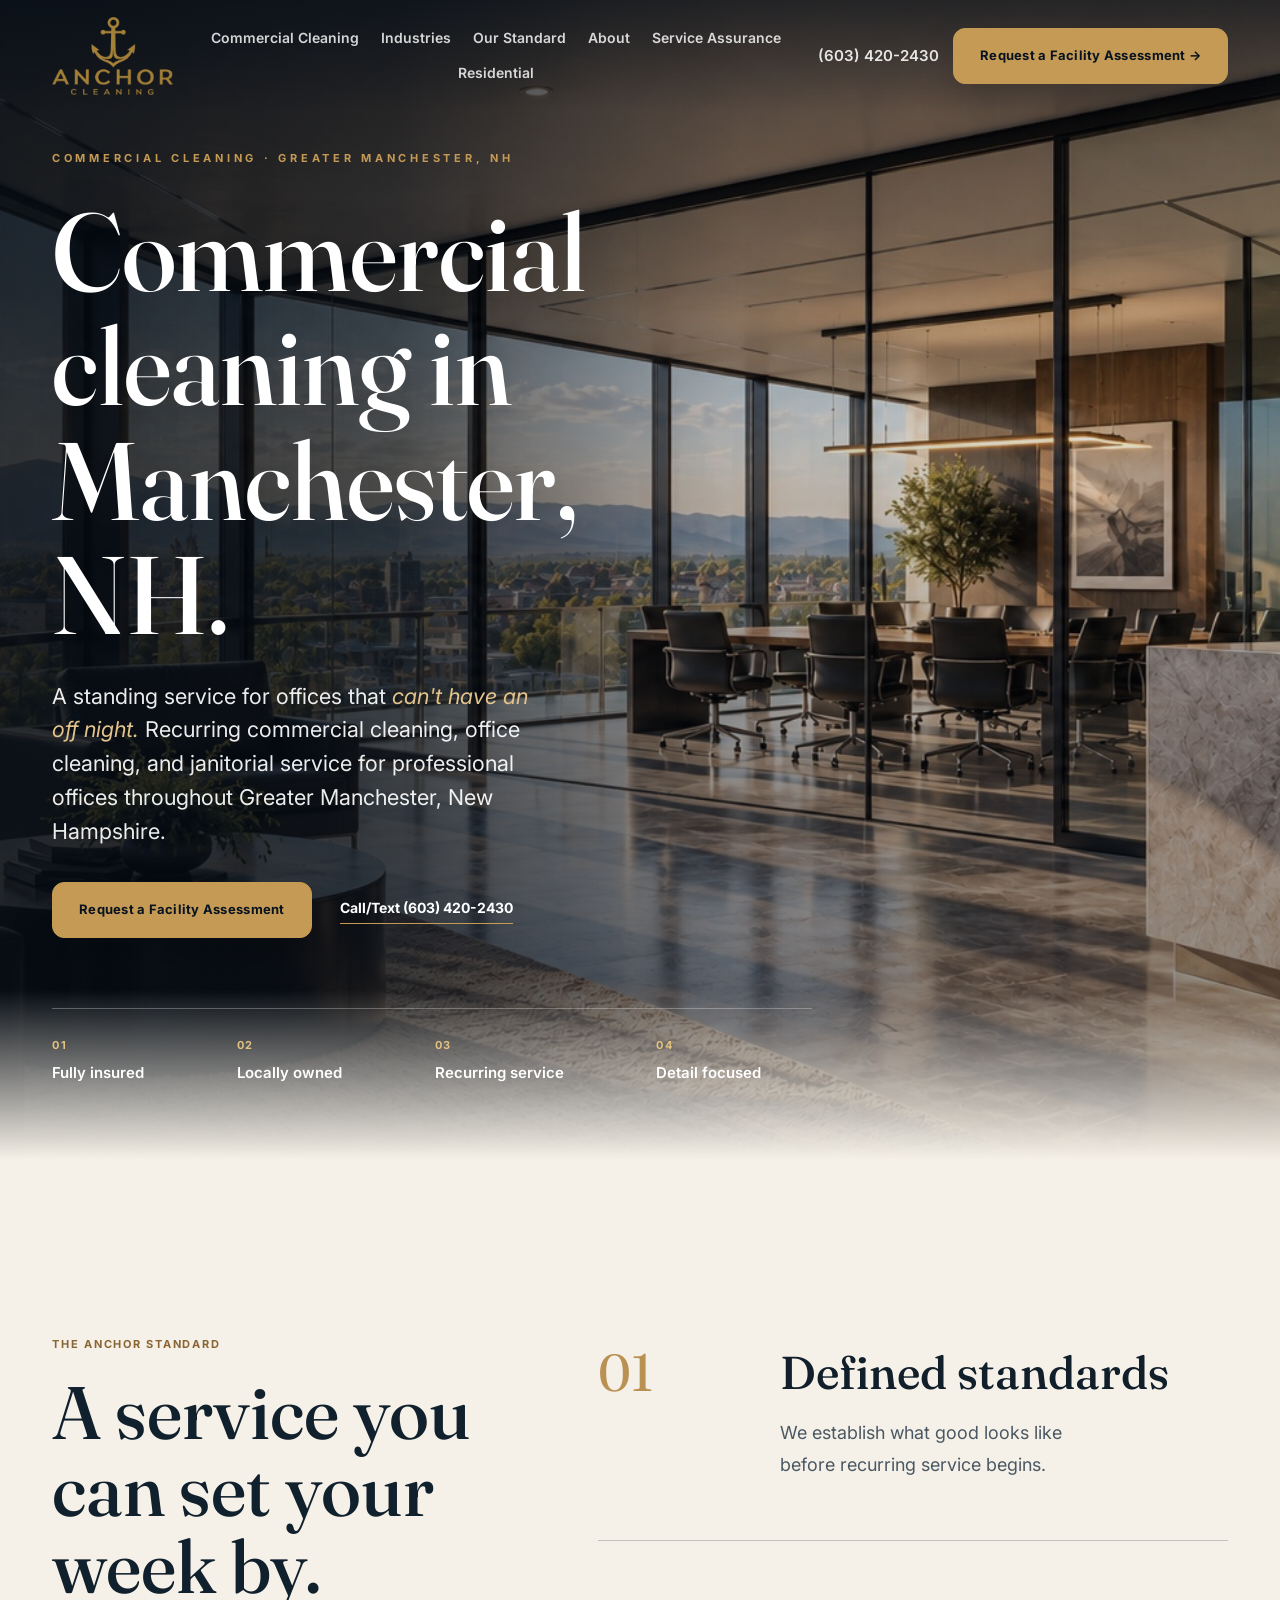
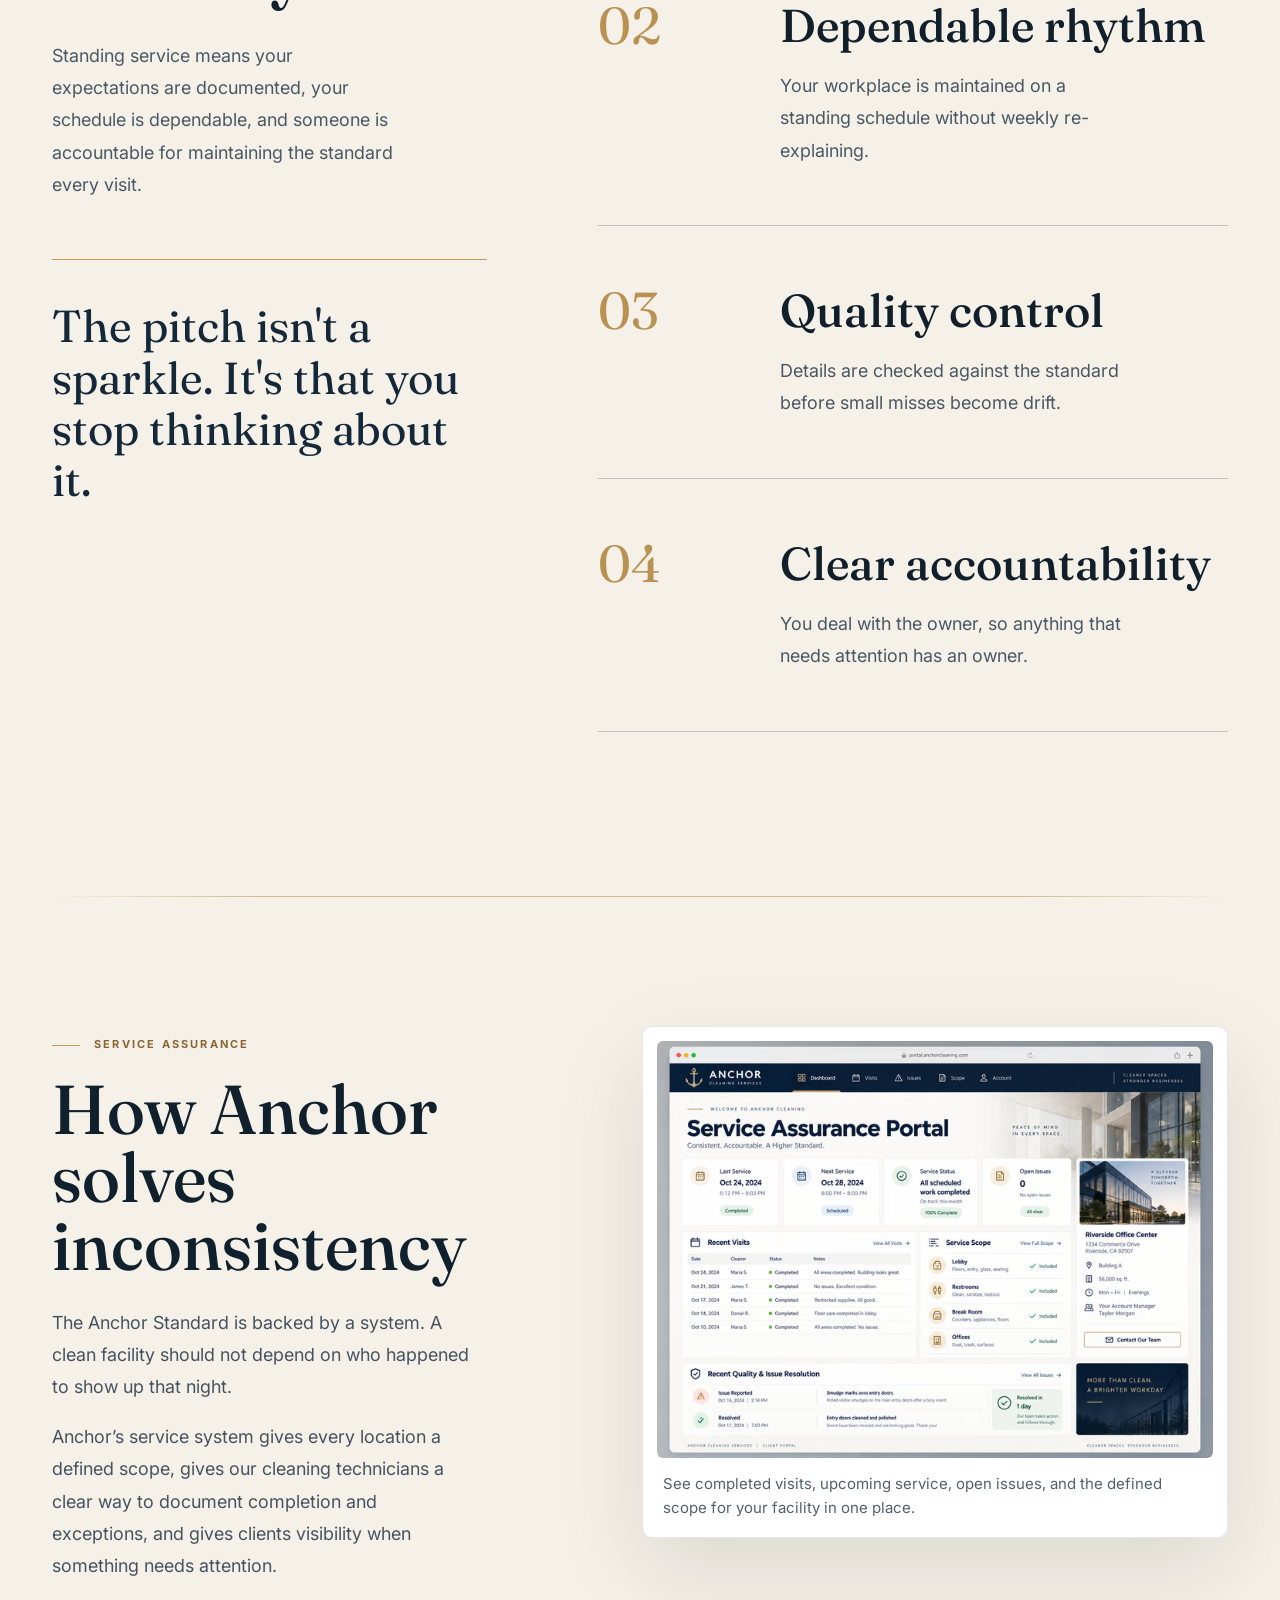
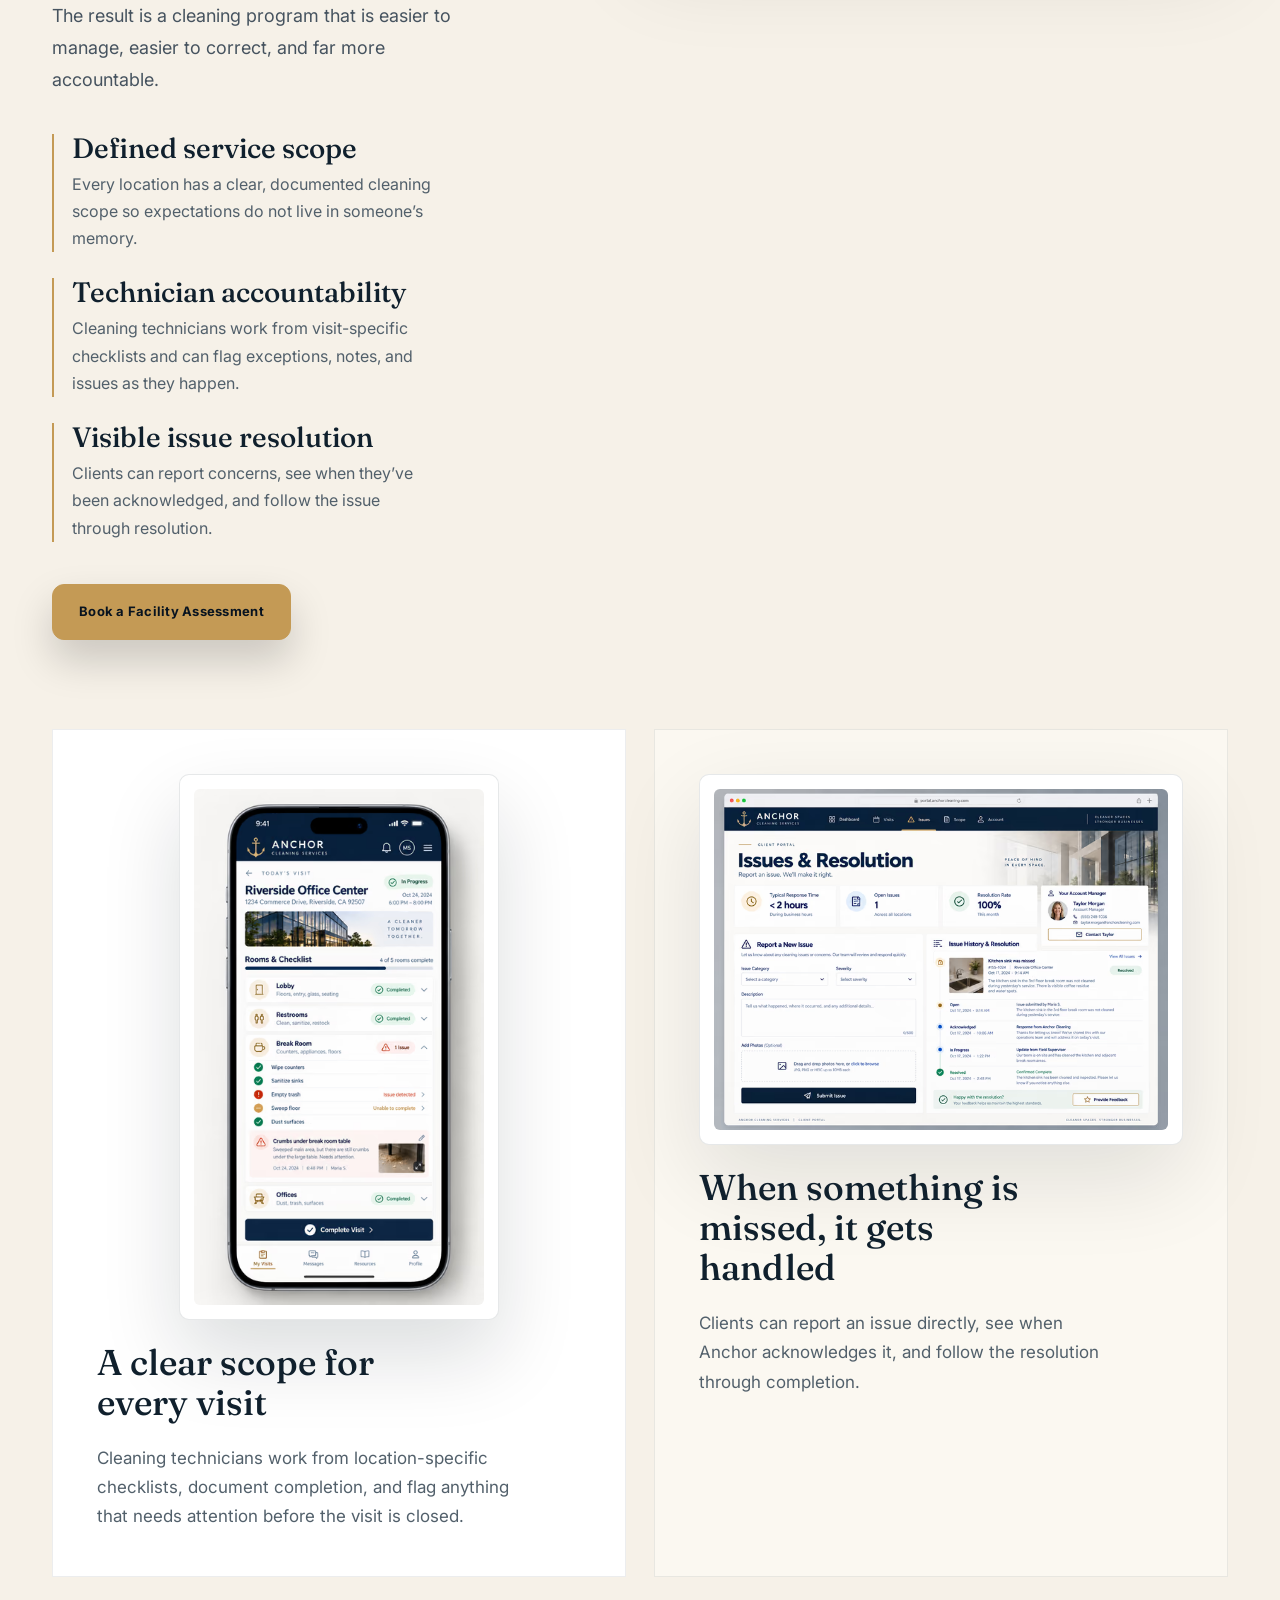
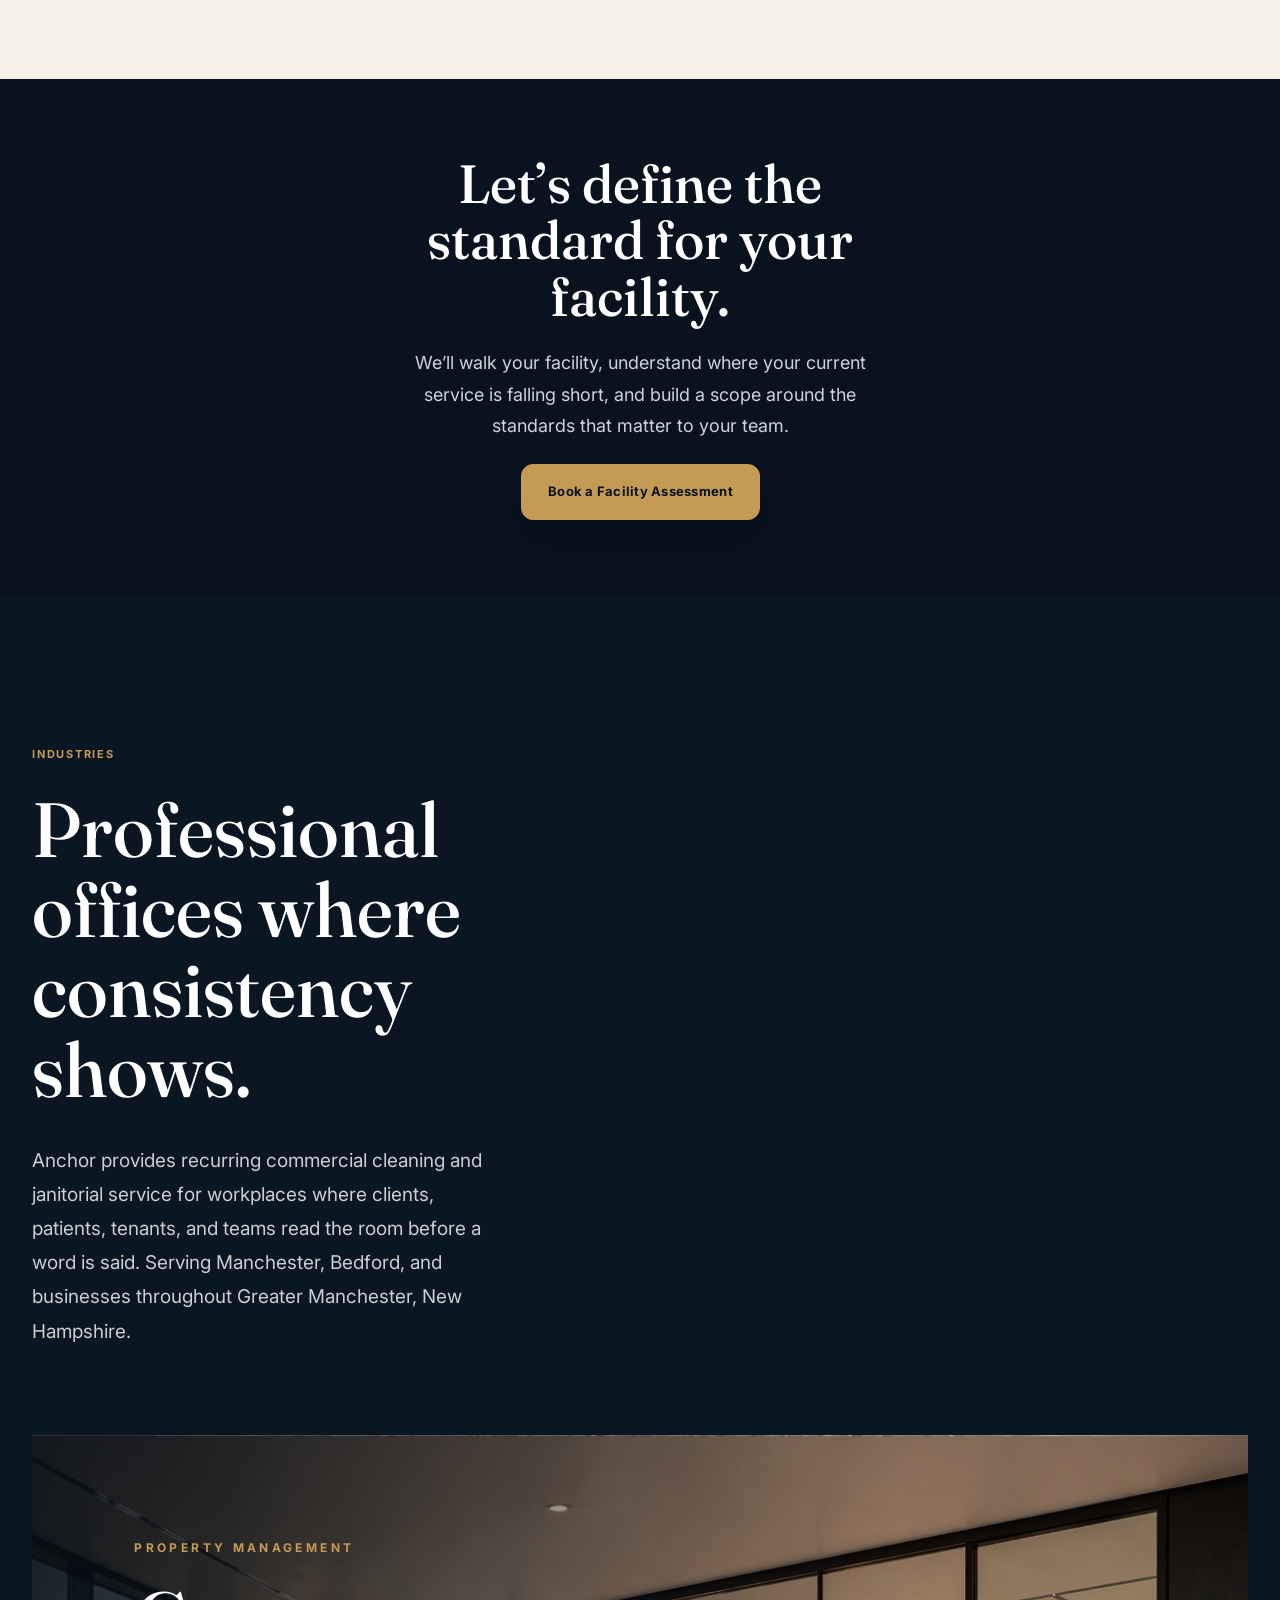
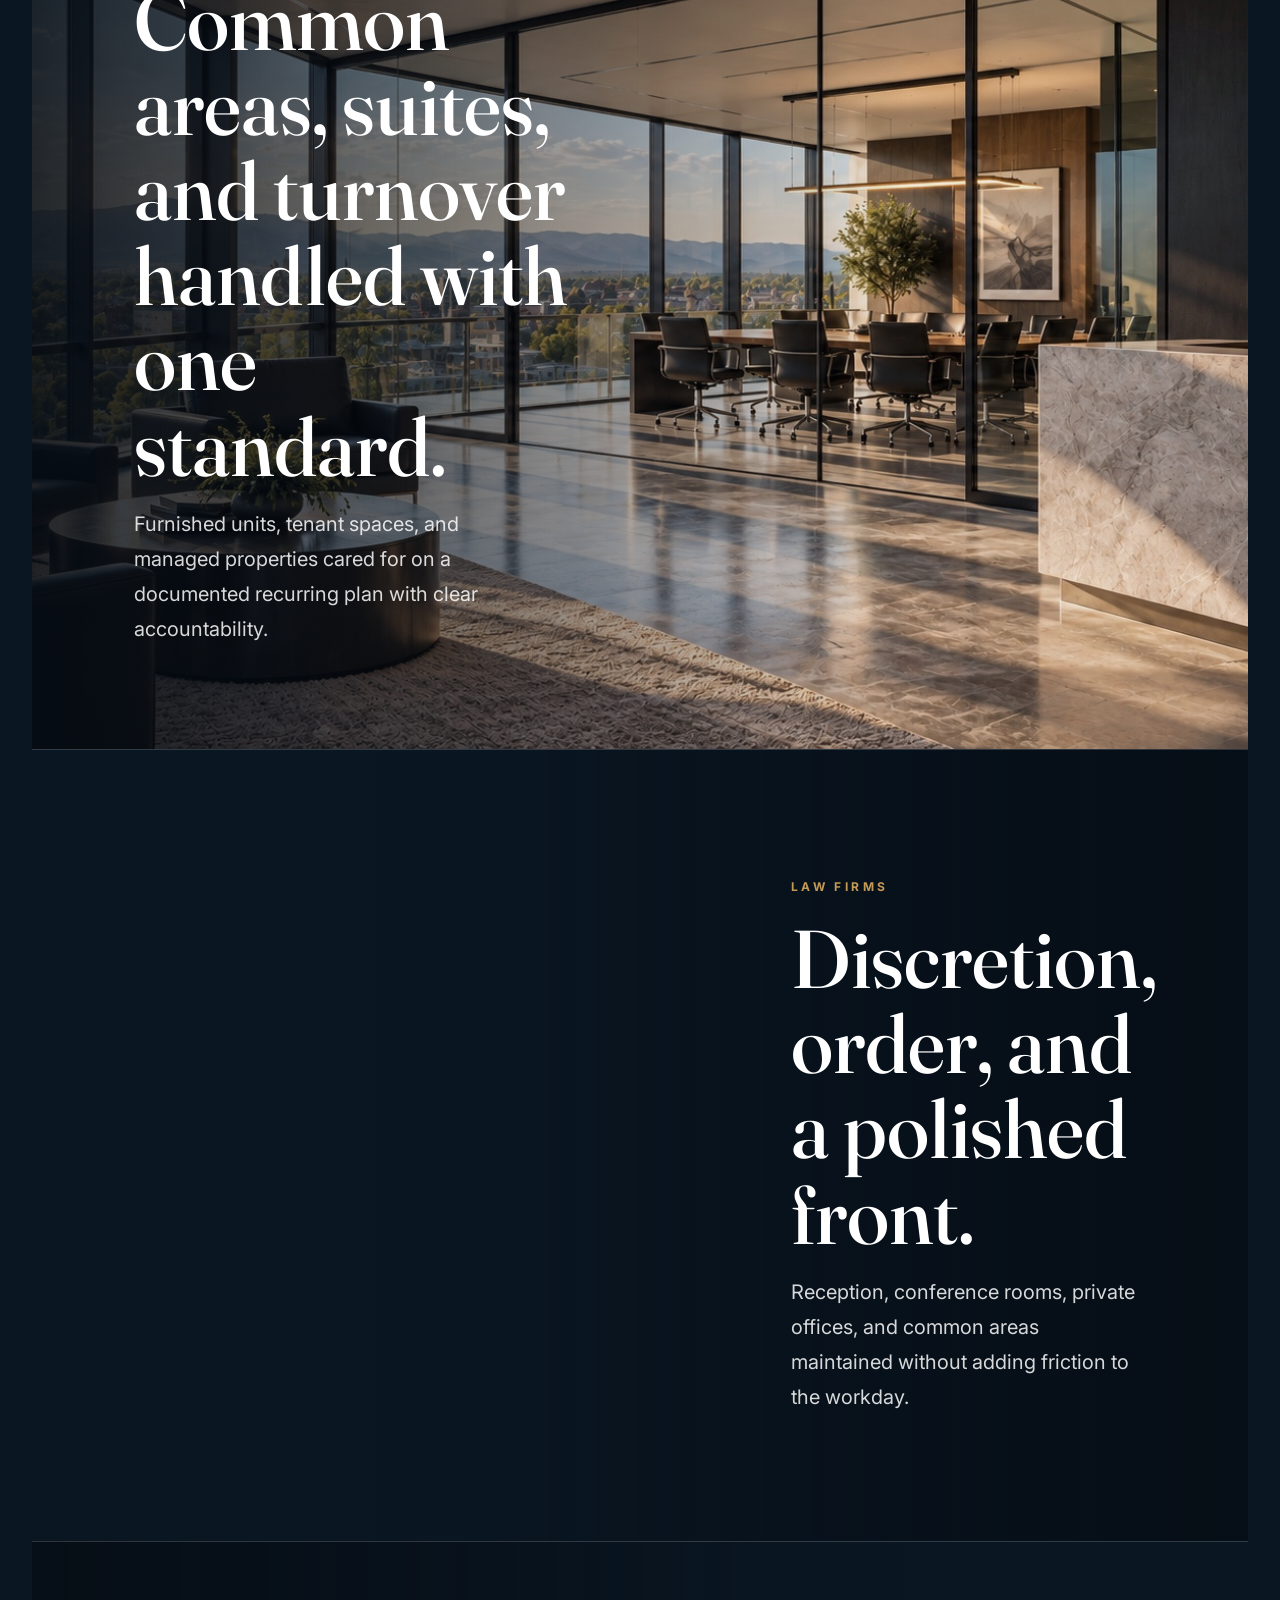
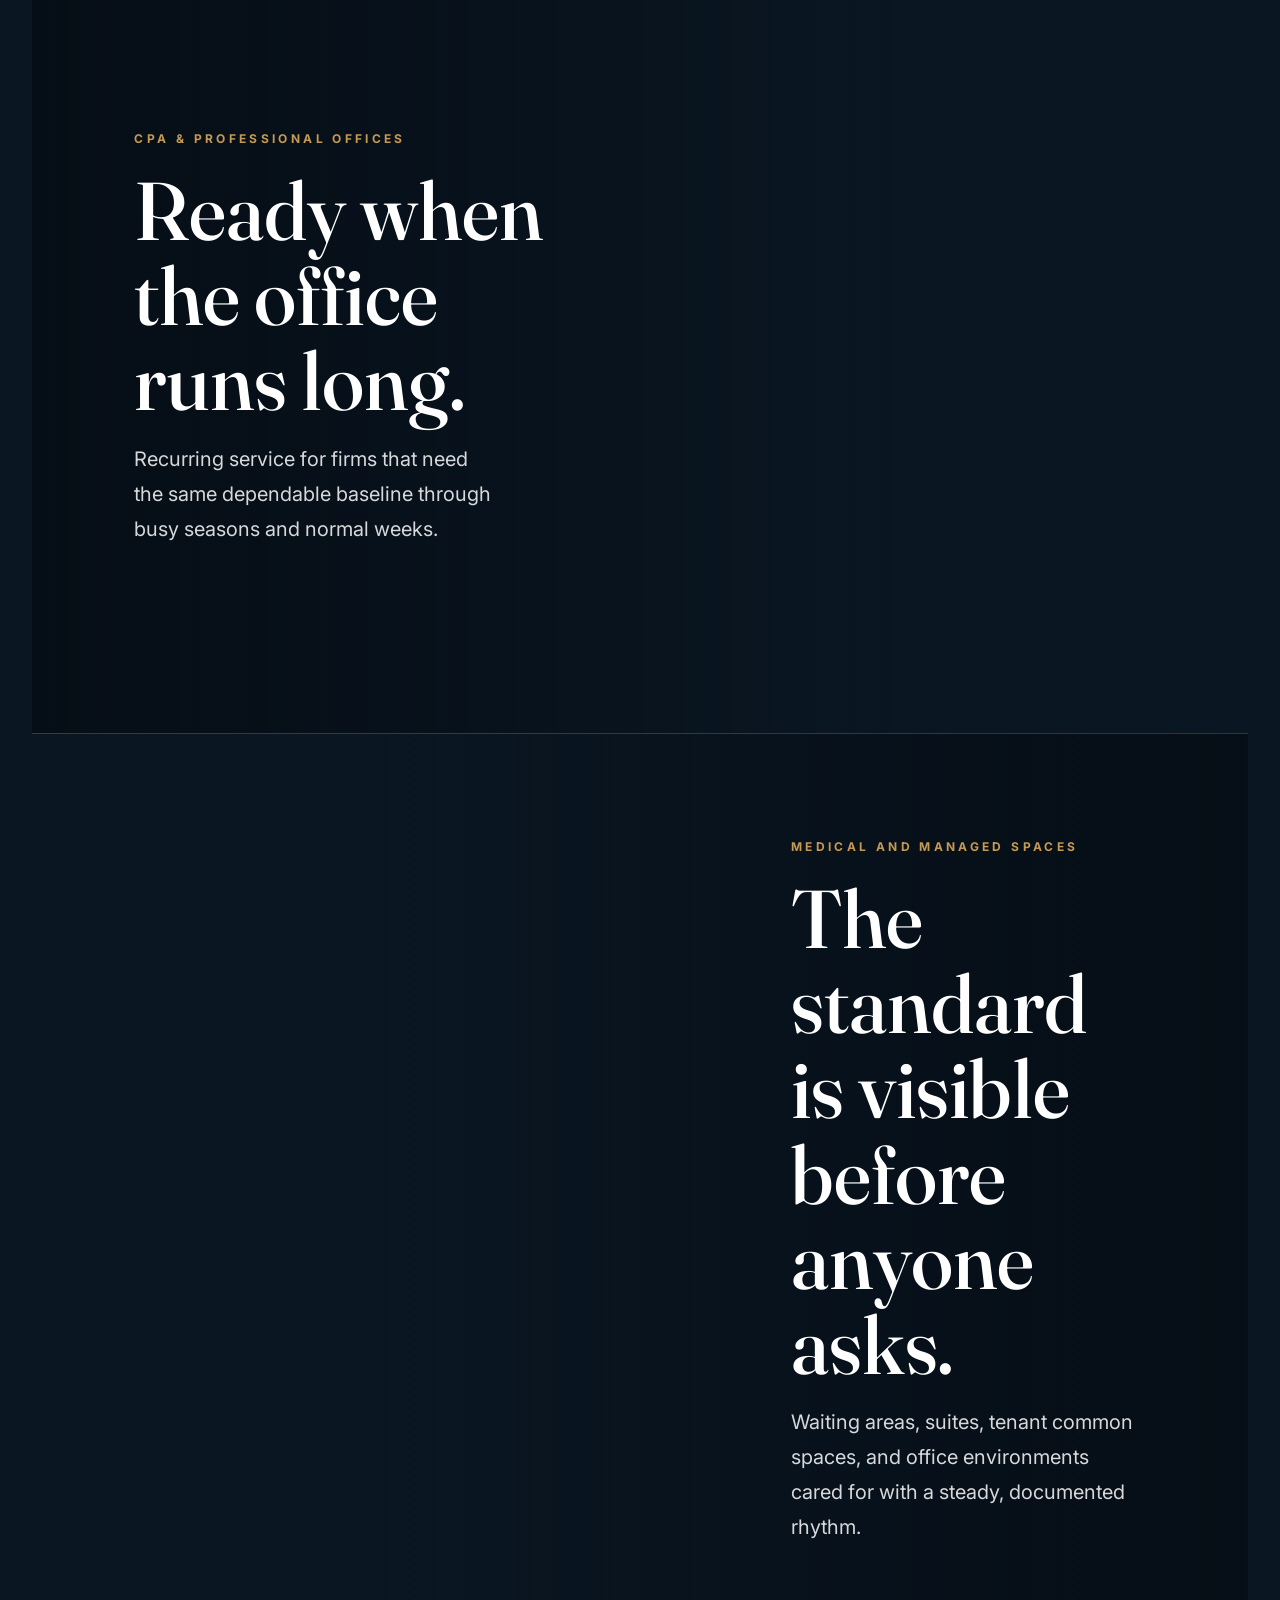
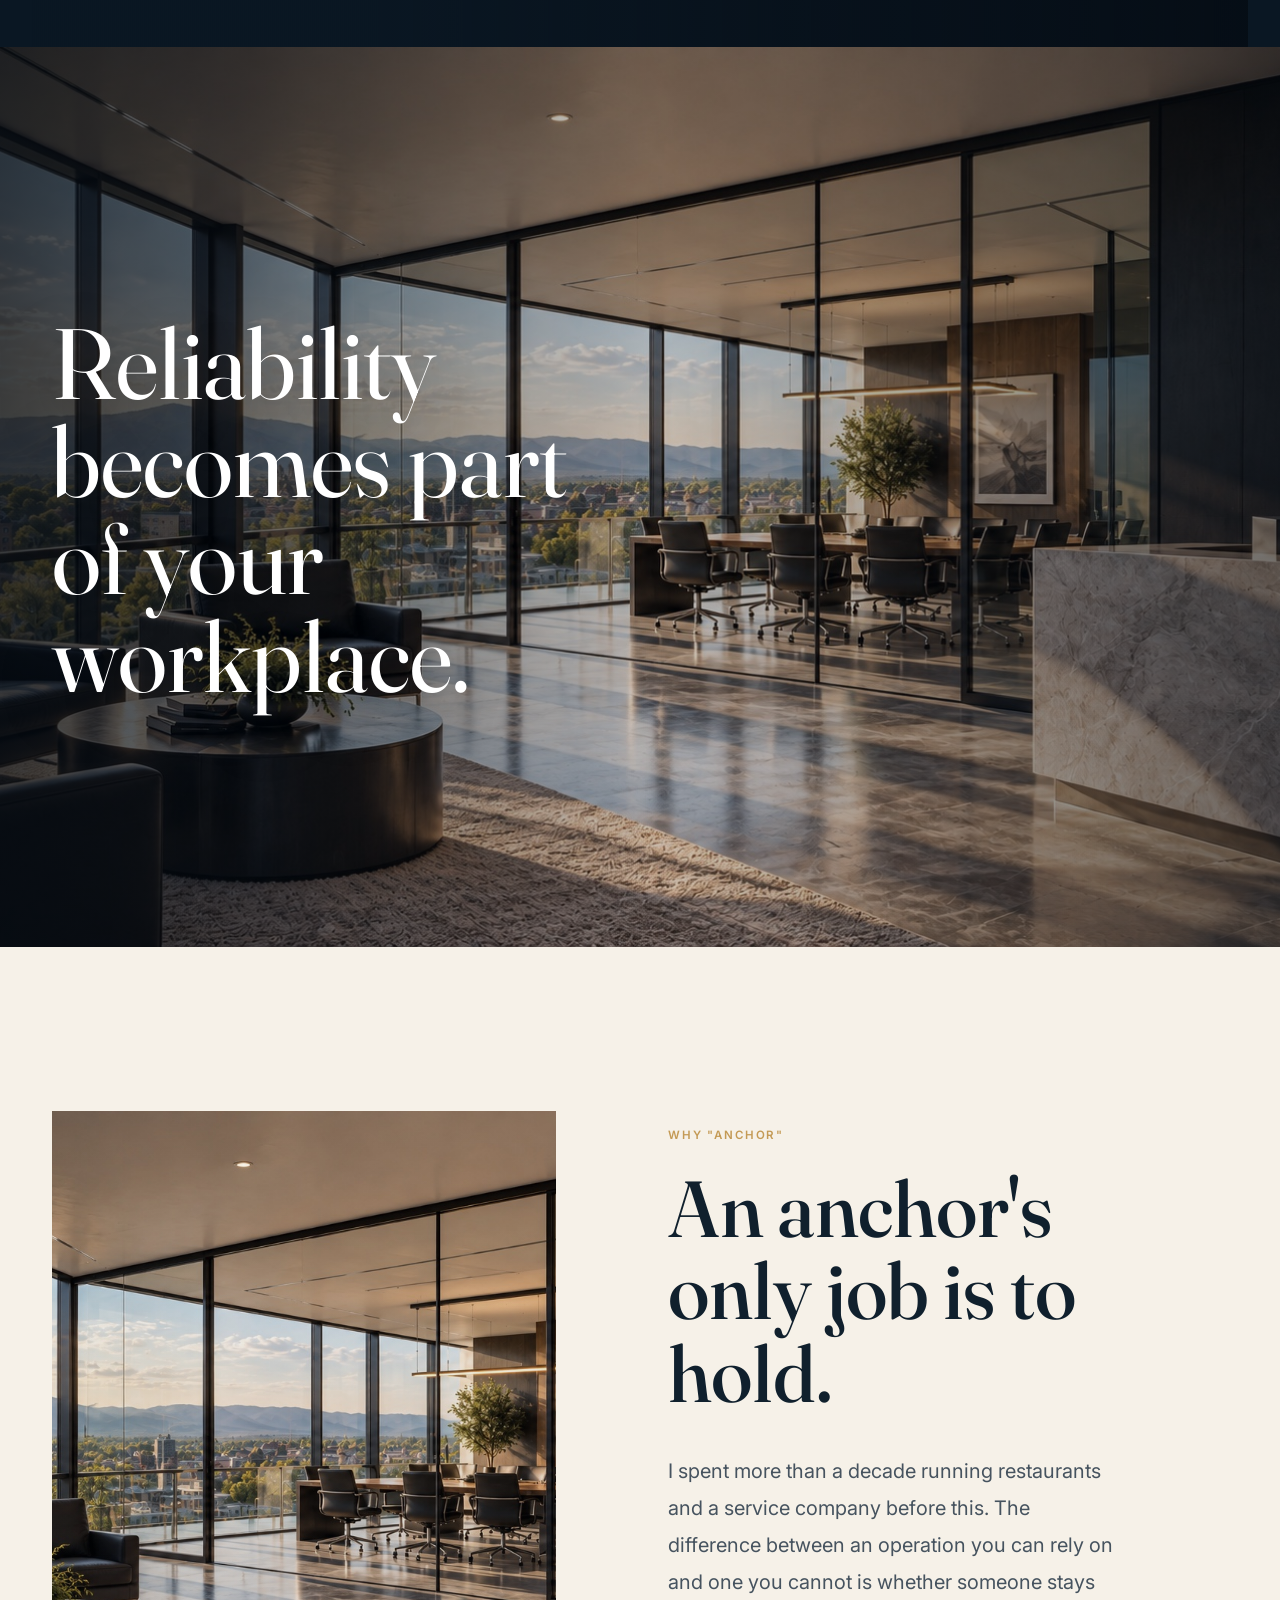
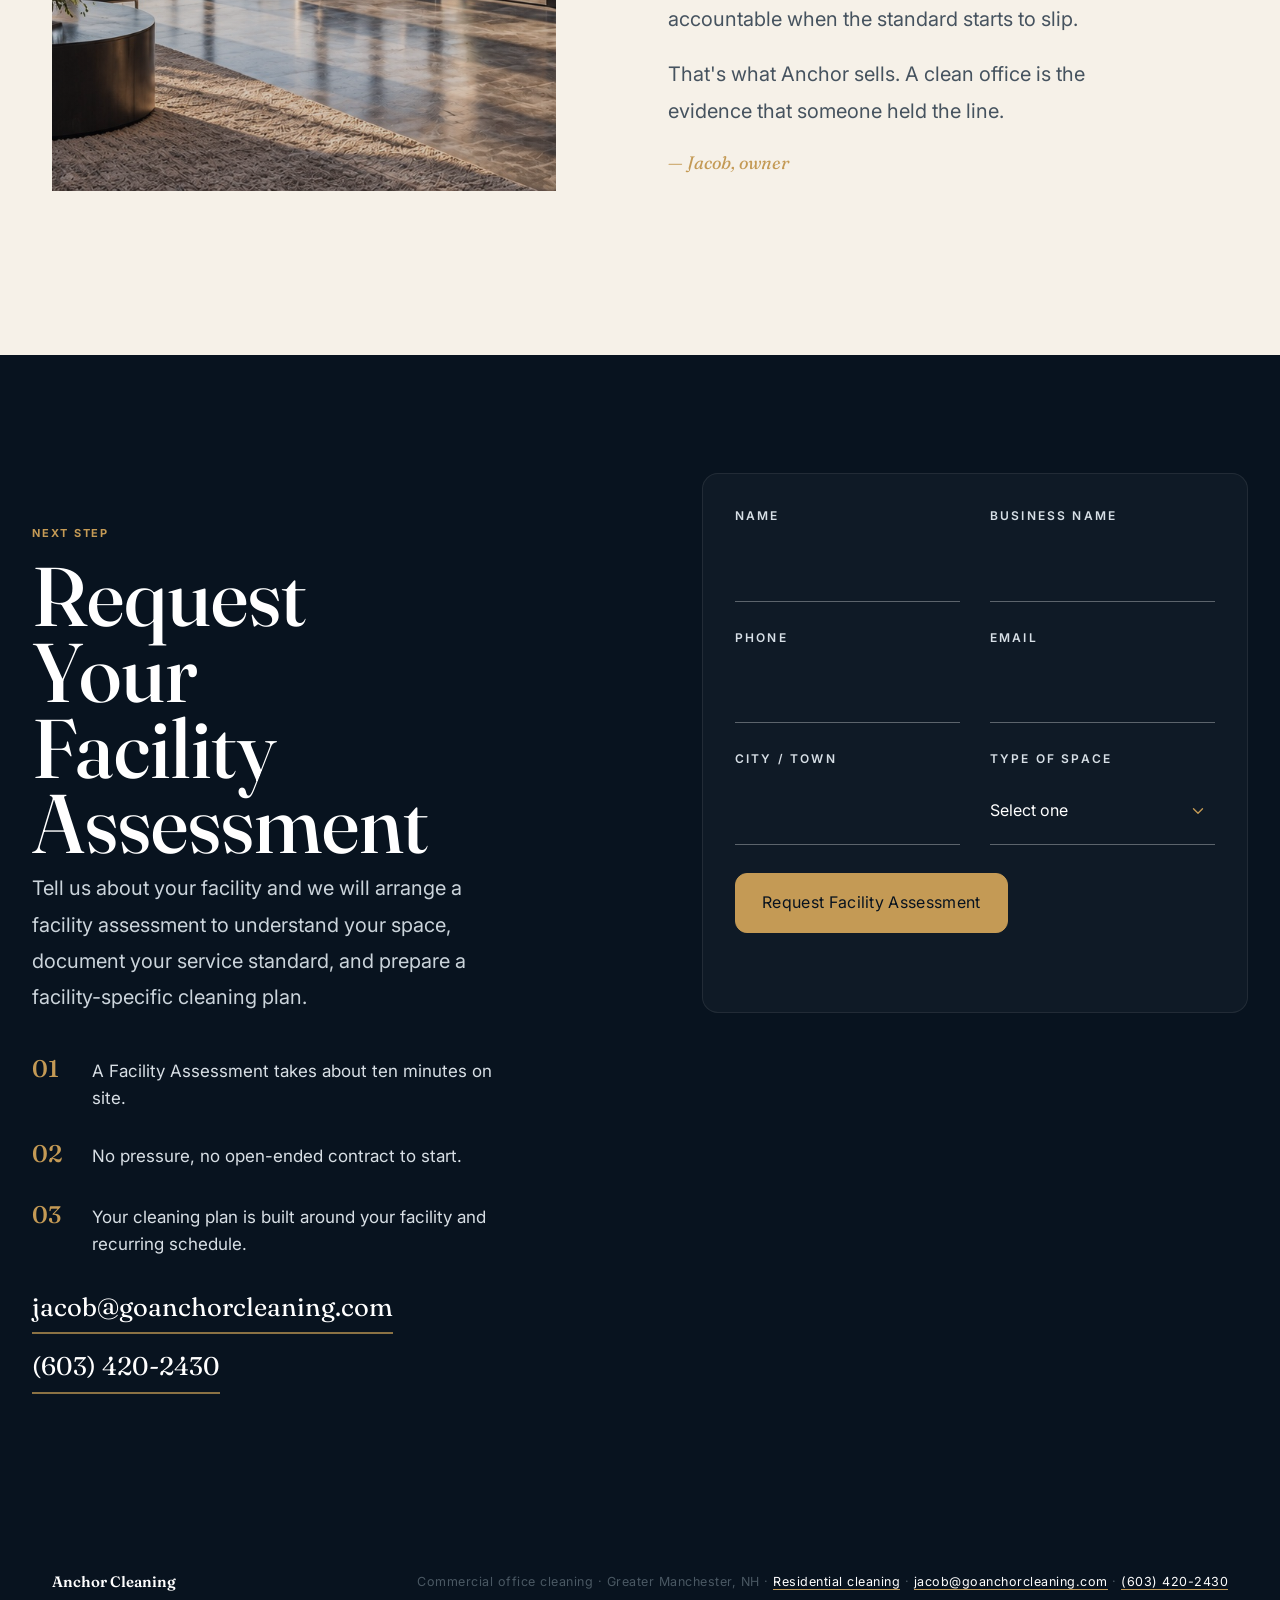
==== index.html @ 9aabfe56 "Use cleaning technician terminology across the site" ====
<!DOCTYPE html>
<html lang="en">
<head>
<!-- Google tag (gtag.js) -->
<script async src="https://www.googletagmanager.com/gtag/js?id=AW-18463870847"></script>
<script>
  window.dataLayer = window.dataLayer || [];
  function gtag(){dataLayer.push(arguments);}
  gtag('js', new Date());

  gtag('config', 'AW-18463870847');
</script>
<meta charset="UTF-8">
<meta name="viewport" content="width=device-width, initial-scale=1.0">
<link rel="icon" href="https://goanchorcleaning.com/assets/brand/favicon-v20260916.ico?v=20260916" sizes="any">
<link rel="icon" type="image/svg+xml" href="https://goanchorcleaning.com/assets/brand/favicon-v20260916.svg?v=20260916">
<link rel="icon" type="image/png" sizes="32x32" href="https://goanchorcleaning.com/assets/brand/favicon-32x32-v20260916.png?v=20260916">
<link rel="icon" type="image/png" sizes="16x16" href="https://goanchorcleaning.com/assets/brand/favicon-16x16-v20260916.png?v=20260916">
<link rel="apple-touch-icon" sizes="180x180" href="https://goanchorcleaning.com/assets/brand/apple-touch-icon-v20260916.png?v=20260916">
<link rel="manifest" href="https://goanchorcleaning.com/assets/brand/site.webmanifest?v=20260916">
<meta name="theme-color" content="#07131F">
<title>Commercial Cleaning in Manchester, NH | Anchor Cleaning</title>
<meta name="description" content="Premium recurring commercial cleaning for offices, professional facilities and property managers throughout Greater Manchester, NH. Request a facility assessment with Anchor Cleaning.">
<link rel="canonical" href="https://goanchorcleaning.com/">
<meta property="og:title" content="Commercial Cleaning in Manchester, NH | Anchor Cleaning">
<meta property="og:description" content="Premium recurring commercial cleaning for offices, professional facilities and property managers throughout Greater Manchester, NH.">
<meta property="og:url" content="https://goanchorcleaning.com/">
<meta property="og:type" content="website">
<meta property="og:site_name" content="Anchor Cleaning">
<meta property="og:image" content="https://goanchorcleaning.com/assets/brand/social-preview-v20260916.jpg?v=20260916">
<meta property="og:image:secure_url" content="https://goanchorcleaning.com/assets/brand/social-preview-v20260916.jpg?v=20260916">
<meta property="og:image:width" content="1200">
<meta property="og:image:height" content="630">
<meta property="og:image:alt" content="Anchor Cleaning gold logo on deep navy — premium commercial and residential cleaning in Greater Manchester, New Hampshire">
<meta name="twitter:card" content="summary_large_image">
<meta name="twitter:title" content="Commercial Cleaning in Manchester, NH | Anchor Cleaning">
<meta name="twitter:description" content="Premium recurring commercial cleaning for offices, professional facilities and property managers throughout Greater Manchester, NH.">
<meta name="twitter:image" content="https://goanchorcleaning.com/assets/brand/social-preview-v20260916.jpg?v=20260916">
<meta name="twitter:image:alt" content="Anchor Cleaning gold logo on deep navy — premium commercial and residential cleaning in Greater Manchester, New Hampshire">
<script type="application/ld+json">
{
  "@context": "https://schema.org",
  "@type": "ProfessionalService",
  "name": "Anchor Cleaning",
  "url": "https://goanchorcleaning.com/",
  "logo": "https://goanchorcleaning.com/assets/brand/anchor-logo-canonical.png?v=20260916",
  "image": "https://goanchorcleaning.com/assets/brand/social-preview-v20260916.jpg?v=20260916",
  "telephone": "+16034202430",
  "email": "jacob@goanchorcleaning.com",
  "description": "Premium recurring commercial office cleaning and janitorial service for professional offices, law firms, accounting practices, medical offices, and property managers in Greater Manchester, New Hampshire.",
  "areaServed": [
    {"@type": "City", "name": "Manchester", "containedInPlace": {"@type": "State", "name": "New Hampshire"}},
    {"@type": "City", "name": "Bedford", "containedInPlace": {"@type": "State", "name": "New Hampshire"}},
    {"@type": "City", "name": "Londonderry", "containedInPlace": {"@type": "State", "name": "New Hampshire"}},
    {"@type": "City", "name": "Hooksett", "containedInPlace": {"@type": "State", "name": "New Hampshire"}},
    {"@type": "City", "name": "Auburn", "containedInPlace": {"@type": "State", "name": "New Hampshire"}},
    {"@type": "City", "name": "Goffstown", "containedInPlace": {"@type": "State", "name": "New Hampshire"}}
  ],
  "serviceType": ["Commercial cleaning", "Office cleaning", "Janitorial service"]
}
</script>
<script type="text/javascript">
  (function(c,l,a,r,i,t,y){
    c[a]=c[a]||function(){(c[a].q=c[a].q||[]).push(arguments)};
    t=l.createElement(r);t.async=1;t.src="https://www.clarity.ms/tag/"+i;
    y=l.getElementsByTagName(r)[0];y.parentNode.insertBefore(t,y);
  })(window, document, "clarity", "script", "yhnafqbr5k");
</script>
<script>!function(w,d,s,u){if(w.oaiq)return;var q=function(){q.q.push(arguments)};q.q=[];w.oaiq=q;var j=d.createElement(s);j.async=1;j.src=u;var f=d.getElementsByTagName(s)[0];f.parentNode.insertBefore(j,f)}(window,document,"script","https://bzrcdn.openai.com/sdk/oaiq.min.js");oaiq("init",{pixelId:"QtVasj1GCLfpLWsTwpYTBC",debug:true});</script>
<link rel="preconnect" href="https://fonts.googleapis.com">
<link rel="preconnect" href="https://fonts.gstatic.com" crossorigin>
<link rel="preload" as="style" href="https://fonts.googleapis.com/css2?family=Fraunces:opsz,wght@9..144,400;9..144,500;9..144,600&family=Inter:wght@400;500;600&display=swap">
<link href="https://fonts.googleapis.com/css2?family=Fraunces:opsz,wght@9..144,400;9..144,500;9..144,600&family=Inter:wght@400;500;600&display=swap" rel="stylesheet" media="print" onload="this.media='all'">
<noscript><link href="https://fonts.googleapis.com/css2?family=Fraunces:opsz,wght@9..144,400;9..144,500;9..144,600&family=Inter:wght@400;500;600&display=swap" rel="stylesheet"></noscript>
<style>
  :root{
    --ink:#111F2B; --ink-soft:#4A5863; --paper:#F8F5EE; --paper-2:#ECE6DA;
    --line:#D9D1C2; --line-strong:#223140; --brass:#B99152; --brass-deep:#8A6534;
    --white:#FFFFFF; --navy:#0F1B27; --navy-2:#172839; --mist:#FDFBF7;
    --hero:url("https://images.unsplash.com/photo-1497366754035-f200968a6e72?auto=format&fit=crop&w=1800&q=82");
  }
  *{box-sizing:border-box;margin:0;padding:0}
  html{scroll-behavior:smooth}
  html,body{overflow-x:hidden}
  body{font-family:'Inter',system-ui,sans-serif;color:var(--ink);background:var(--paper);line-height:1.62;-webkit-font-smoothing:antialiased;text-rendering:optimizeLegibility;}
  h1,h2,h3{font-family:'Fraunces',Georgia,serif;font-weight:500;line-height:1.04;letter-spacing:0}
  a{color:inherit}
  .doc{max-width:1240px;margin:0 auto;padding:0 32px;position:relative}
  .railed{position:relative;padding-left:64px}
  .railed::before{content:"";position:absolute;left:18px;top:0;bottom:0;width:1px;background:#C9C3B5}
  .node{position:relative}
  .node::before{content:"";position:absolute;left:-52px;top:11px;width:9px;height:9px;border-radius:50%;background:var(--paper);border:1.5px solid var(--brass);box-sizing:border-box}
  .node::after{content:attr(data-tick);position:absolute;left:-130px;top:6px;width:56px;text-align:right;font-family:'Inter',sans-serif;font-size:11px;font-weight:700;letter-spacing:0.12em;color:var(--brass-deep);text-transform:uppercase}
  .eyebrow,.lbl,.ref{font-size:11px;font-weight:700;letter-spacing:0.16em;text-transform:uppercase;color:var(--brass-deep)}
  header{position:relative;z-index:5;background:rgba(248,245,238,.94);border-bottom:1px solid rgba(17,31,43,.14);backdrop-filter:saturate(130%) blur(14px)}
  .mast{display:grid;grid-template-columns:auto 1fr auto;align-items:center;min-height:92px;gap:28px}
  .wordmark{display:flex;align-items:center;gap:11px;text-decoration:none}
  .wordmark .brand-lockup{display:block;height:72px;width:auto}
  .nav-links{display:flex;align-items:center;justify-content:center;gap:30px;font-size:13px;font-weight:600;color:var(--ink-soft)}
  .nav-links a{text-decoration:none;position:relative;white-space:nowrap}
  .nav-links a::after{content:"";position:absolute;left:0;right:0;bottom:-8px;height:1px;background:var(--brass);transform:scaleX(0);transform-origin:left;transition:transform .22s ease}
  .nav-links a:hover{color:var(--ink)}
  .nav-links a:hover::after{transform:scaleX(1)}
  .mast-actions{display:flex;align-items:center;gap:14px;justify-content:flex-end}
  .mast-phone{font-size:13px;font-weight:600;text-decoration:none;color:var(--ink-soft);white-space:nowrap}
  .mast-phone:hover{color:var(--brass-deep)}
  .mast-cta,.btn-primary,.assessment-form button{display:inline-flex;align-items:center;justify-content:center;gap:10px;min-height:46px;font-size:13px;font-weight:700;letter-spacing:.02em;text-decoration:none;background:var(--navy);color:var(--paper);border:1px solid var(--navy);padding:12px 18px;cursor:pointer;transition:background .22s ease,border-color .22s ease,color .22s ease,transform .22s ease}
  .mast-cta:hover,.btn-primary:hover,.assessment-form button:hover{background:var(--brass-deep);border-color:var(--brass-deep);color:var(--white);transform:translateY(-1px)}
  .btn-phone{font-size:14px;font-weight:700;text-decoration:none;color:var(--ink);border-bottom:1px solid var(--brass);padding-bottom:3px}
  .btn-phone:hover{color:var(--brass-deep)}
  .hero{background:linear-gradient(90deg,var(--paper) 0%,var(--paper) 55%,var(--navy) 55%,var(--navy) 100%);min-height:calc(100vh - 92px);display:flex;align-items:stretch;overflow:hidden}
  .hero-shell{display:grid;grid-template-columns:minmax(0,1.05fr) minmax(420px,.95fr);gap:56px;width:100%;align-items:stretch}
  .hero-copy{padding:76px 0 58px;display:flex;flex-direction:column;justify-content:space-between;min-height:690px}
  .hero-kicker{margin-bottom:34px}
  .hero h1{font-size:clamp(48px,6.4vw,92px);max-width:11.8ch;margin-bottom:26px;color:var(--ink)}
  .hero h1 .li{font-style:italic;color:var(--brass-deep)}
  .hero .search-line{font-size:19px;line-height:1.55;color:var(--ink);max-width:39ch;margin-bottom:28px}
  .lede{display:grid;grid-template-columns:1fr 1fr;gap:28px;max-width:720px;margin-bottom:34px}
  .lede .meas{font-size:15.5px;color:var(--ink-soft)}
  .proof-note{border-left:2px solid var(--brass);padding-left:18px;font-size:14px;color:var(--ink-soft)}
  .proof-note b{color:var(--ink);font-weight:700}
  .hero-ctas{display:flex;flex-wrap:wrap;gap:16px 22px;align-items:center}
  .hero-facts{display:grid;grid-template-columns:repeat(3,1fr);gap:18px;margin-top:56px;border-top:1px solid var(--line);padding-top:22px;max-width:740px}
  .hero-facts span{display:block;font-size:11px;font-weight:700;letter-spacing:.14em;text-transform:uppercase;color:var(--brass-deep);margin-bottom:5px}
  .hero-facts b{font-family:'Fraunces',serif;font-weight:500;font-size:18px;line-height:1.15;color:var(--ink)}
  .hero-media{position:relative;margin-right:calc((100vw - min(1240px,100vw)) / -2);min-height:690px;background:linear-gradient(180deg,rgba(15,27,39,.08),rgba(15,27,39,.34)),var(--hero) center/cover no-repeat}
  .hero-media::before{content:"";position:absolute;inset:26px;border:1px solid rgba(248,245,238,.42);pointer-events:none}
  .hero-media::after{content:"";position:absolute;left:0;right:0;bottom:0;height:42%;background:linear-gradient(0deg,rgba(15,27,39,.86),rgba(15,27,39,0))}
  .media-caption{position:absolute;left:42px;right:42px;bottom:38px;z-index:1;color:var(--paper)}
  .media-caption span{display:block;font-size:11px;font-weight:700;letter-spacing:.16em;text-transform:uppercase;color:var(--brass);margin-bottom:9px}
  .media-caption p{font-family:'Fraunces',serif;font-size:clamp(24px,2.5vw,38px);line-height:1.08;max-width:16ch}
  .standard{padding:108px 0 92px;background:var(--mist)}
  .standard-grid{display:grid;grid-template-columns:minmax(280px,.72fr) minmax(0,1fr);gap:70px;align-items:start}
  .standard h2{font-size:clamp(38px,5vw,68px);max-width:9.5ch;margin:20px 0 28px}
  .standard-intro{font-size:17px;color:var(--ink-soft);max-width:35ch;margin-bottom:34px}
  .standard-pull{font-family:'Fraunces',serif;font-size:clamp(24px,3vw,37px);line-height:1.14;color:var(--ink);padding-top:30px;border-top:1px solid var(--brass);max-width:15ch}
  .entries{border-top:1px solid var(--line-strong)}
  .entry{display:grid;grid-template-columns:86px 1fr;gap:30px;padding:30px 0;border-bottom:1px solid var(--line);align-items:start}
  .entry .num{font-family:'Fraunces',serif;font-size:34px;line-height:1;color:var(--brass)}
  .entry .et{font-family:'Fraunces',serif;font-size:25px;font-weight:500;color:var(--ink);line-height:1.15;margin-bottom:8px}
  .entry .ed{font-size:15.5px;color:var(--ink-soft);max-width:58ch}
  .entry .ed b{color:var(--ink);font-weight:700}
  .for{padding:76px 0 24px}
  .for .lbl{display:block;margin-bottom:26px}
  .for h2{font-size:clamp(28px,3.4vw,43px);max-width:18ch;margin-bottom:34px}
  .ledger{border-top:1px solid var(--line-strong)}
  .li-row{display:grid;grid-template-columns:0.7fr 2.2fr;gap:34px;padding:24px 0;border-bottom:1px solid var(--line);align-items:baseline}
  .li-row .lh{font-family:'Fraunces',serif;font-size:18px;font-weight:600;color:var(--ink)}
  .li-row .lb{font-size:15px;color:var(--ink-soft);max-width:56ch}
  .note{background:var(--ink);color:var(--paper);margin-top:74px}
  .note .doc{padding:74px 28px}
  .note .railed::before{background:#2C3C4B}
  .note .node::before{background:var(--ink);border-color:var(--brass)}
  .note .node::after{color:var(--brass)}
  .note .lbl{font-size:11.5px;font-weight:600;letter-spacing:0.16em;text-transform:uppercase;color:var(--brass);margin-bottom:24px}
  .note h2{font-size:clamp(24px,3.2vw,34px);color:var(--white);max-width:24ch;margin-bottom:26px}
  .note p{font-size:16.5px;color:#C6CFD7;max-width:60ch;margin-bottom:18px}
  .note .by{font-family:'Fraunces',serif;font-style:italic;font-size:16px;color:var(--brass);margin-top:10px}
  .close{padding:78px 0 96px}
  .close .lbl{font-size:11.5px;font-weight:600;letter-spacing:0.16em;text-transform:uppercase;color:var(--brass-deep);margin-bottom:22px}
  .close h2{font-size:clamp(28px,3.8vw,42px);max-width:18ch;margin-bottom:20px}
  .close p{font-size:16.5px;color:var(--ink-soft);max-width:50ch;margin-bottom:28px}
  .trust{display:flex;flex-wrap:wrap;gap:8px 0;font-size:12.5px;color:var(--ink-soft);letter-spacing:0.03em;margin-bottom:28px;max-width:62ch}
  .trust span{white-space:nowrap}
  .trust .dot{padding:0 10px;color:var(--brass)}
  .assessment-form{max-width:520px;display:grid;gap:14px;margin-bottom:34px}
  .assessment-form label{display:grid;gap:6px;font-size:12.5px;font-weight:600;letter-spacing:0.04em;color:var(--ink)}
  .assessment-form input,.assessment-form select{font:inherit;font-weight:400;font-size:15px;color:var(--ink);background:var(--white);border:1px solid var(--line);padding:11px 12px;width:100%}
  .assessment-form input:focus,.assessment-form select:focus{outline:2px solid var(--brass);outline-offset:1px;border-color:var(--brass-deep)}
  .assessment-form .hp{position:absolute;left:-9999px;width:1px;height:1px;opacity:0}
  .assessment-form button{justify-self:start;font:inherit}
  .assessment-form button:disabled{opacity:0.6;cursor:wait}
  .form-status{font-size:15px;color:var(--ink-soft);min-height:1.4em}
  .form-status.ok{color:var(--ink);font-family:'Fraunces',serif;font-size:18px;line-height:1.4}
  .form-status.err{color:#8A2B2B}
  .close .em{font-family:'Fraunces',serif;font-size:clamp(21px,3vw,30px);text-decoration:none;border-bottom:2px solid var(--brass);padding-bottom:4px;display:inline-block}
  .close .em:hover{color:var(--brass-deep)}
  .close .contacts{display:grid;gap:10px;margin-bottom:18px}
  .close .sub{margin-top:4px;font-size:13.5px;color:var(--ink-soft);letter-spacing:0.04em}
  footer{border-top:1.5px solid var(--line-strong);padding:26px 0}
  .foot{display:flex;justify-content:space-between;align-items:center;gap:14px;flex-wrap:wrap;font-size:12.5px;color:var(--ink-soft);letter-spacing:0.04em}
  .foot .fm{font-family:'Fraunces',serif;font-weight:600;font-size:15px;color:var(--ink);letter-spacing:0}
  .foot a{text-decoration:none;border-bottom:1px solid var(--brass)}
  .js-ready .rv{opacity:0;transform:translateY(14px);transition:opacity .55s ease,transform .55s ease}
  .js-ready .rv.in{opacity:1;transform:none}
  @media (prefers-reduced-motion:reduce){.js-ready .rv{opacity:1;transform:none;transition:none}html{scroll-behavior:auto}}
  @media (max-width:980px){
    .mast{grid-template-columns:1fr;align-items:start;min-height:0;padding:20px 0;gap:18px}
    .nav-links{justify-content:flex-start;gap:18px;overflow-x:auto;padding-bottom:2px}
    .mast-actions{justify-content:space-between}
    .hero{background:var(--paper);min-height:0}
    .hero-shell{grid-template-columns:1fr;gap:0;padding:0}
    .hero-copy{min-height:0;padding:56px 32px 42px}
    .hero-media{min-height:380px;margin:0;background-position:center}
    .standard-grid{grid-template-columns:1fr;gap:44px}
    .lede{grid-template-columns:1fr;gap:20px}
    .hero-facts{grid-template-columns:1fr 1fr 1fr;margin-top:42px}
  }
  @media (max-width:760px){
    .doc{padding:0 22px}
    .railed{padding-left:34px}
    .railed::before{left:8px}
    .node::before{left:-30px}
    .node::after{position:static;display:block;width:auto;text-align:left;margin-bottom:8px}
    .mast{gap:16px;padding:18px 0}
    .wordmark .brand-lockup{height:58px}
    .nav-links{display:none}
    .mast-actions{display:flex;align-items:center;justify-content:space-between;gap:12px;width:100%}
    .mast-phone{display:inline-flex;align-items:center;min-height:44px;font-size:13px}
    .mast-cta{flex:1;min-height:46px;padding:11px 14px}
    .btn-primary{width:100%;min-height:48px}
    .hero-copy{padding:44px 22px 36px}
    .hero h1{font-size:clamp(42px,13vw,56px);max-width:11ch}
    .hero .search-line{font-size:17px}
    .hero-facts{grid-template-columns:1fr;gap:16px;margin-top:36px}
    .hero-media{min-height:320px}
    .hero-media::before{inset:18px}
    .media-caption{left:26px;right:26px;bottom:28px}
    .standard{padding:72px 0 60px}
    .standard h2{font-size:clamp(36px,12vw,48px);max-width:10ch}
    .standard-pull{max-width:none}
    .entry{grid-template-columns:1fr;gap:10px;padding:25px 0}
    .entry .num{font-size:24px}
    .li-row{grid-template-columns:1fr;gap:6px}
    .foot{display:grid}
  }
  /* V3 premium pass */
  :root{
    --hero:url("assets/anchor-hero-v3.jpg");
    --cream:#F6F1E8;
    --cream-soft:#FBF8F1;
    --navy-deep:#07131F;
    --gold:#C49A55;
  }
  body{background:var(--cream);color:#10202D}
  header{position:absolute;top:0;left:0;right:0;background:linear-gradient(180deg,rgba(5,13,22,.56),rgba(5,13,22,0));border-bottom:0;backdrop-filter:none}
  .mast{min-height:112px;grid-template-columns:auto minmax(0,1fr) auto;gap:20px}
  .wordmark{color:#fff}
  .wordmark .brand-lockup{height:78px;width:auto}
  .nav-links{gap:12px 22px;flex-wrap:wrap;color:rgba(255,255,255,.82);font-size:14px}
  .mast-cta{white-space:nowrap}
  .nav-links a:hover{color:#fff}
  .mast-phone{color:rgba(255,255,255,.88);font-size:15px}
  .mast-phone:hover{color:#fff}
  .mast-cta,.btn-primary,.assessment-form button{background:var(--gold);border-color:var(--gold);color:#08131F;min-height:56px;padding:16px 26px;border-radius:0;box-shadow:0 20px 40px rgba(0,0,0,.18)}
  .mast-cta:hover,.btn-primary:hover,.assessment-form button:hover{background:#D7AE68;border-color:#D7AE68;color:#08131F}
  .hero{min-height:100svh;background:
    linear-gradient(90deg,rgba(5,12,20,.82) 0%,rgba(5,12,20,.66) 31%,rgba(5,12,20,.18) 58%,rgba(5,12,20,.05) 100%),
    linear-gradient(180deg,rgba(5,12,20,.38) 0%,rgba(5,12,20,.04) 38%,rgba(5,12,20,.50) 100%),
    var(--hero) center/cover no-repeat;display:block;position:relative}
  .hero::after{content:"";position:absolute;left:0;right:0;bottom:0;height:170px;background:linear-gradient(0deg,var(--cream),rgba(246,241,232,0));pointer-events:none}
  .hero-shell{display:block;min-height:100svh;padding-top:150px;padding-bottom:74px}
  .hero-copy{max-width:760px;min-height:calc(100svh - 224px);padding:0;justify-content:flex-end;position:relative;z-index:1;color:#fff}
  .hero-kicker{color:var(--gold);letter-spacing:.34em;margin-bottom:26px}
  .hero h1{font-size:clamp(62px,8.6vw,132px);max-width:9.8ch;margin-bottom:28px;color:#fff;text-shadow:0 18px 60px rgba(0,0,0,.36)}
  .hero h1 .li,.hero .search-line .li{font-style:italic;color:#E3C48C}
  .hero .search-line{font-size:clamp(19px,1.7vw,25px);color:rgba(255,255,255,.92);max-width:34ch;margin-bottom:34px}
  .lede{display:none}
  .hero-ctas{gap:18px 28px}
  .btn-phone{color:#fff;border-bottom-color:var(--gold)}
  .hero-facts{grid-template-columns:repeat(4,auto);gap:42px;max-width:none;margin-top:70px;border-top:1px solid rgba(255,255,255,.28);padding-top:28px;color:#fff}
  .hero-facts span{color:#E2C181}
  .hero-facts b{color:#fff;font-family:'Inter',sans-serif;font-size:15px;font-weight:600}
  .hero-media{display:none}
  .standard{padding:148px 0 132px;background:var(--cream)}
  .standard-grid{gap:92px}
  .standard h2{font-size:clamp(44px,5.8vw,82px);max-width:9ch;margin-bottom:34px}
  .standard-intro{font-size:18px;max-width:31ch}
  .standard-pull{font-size:clamp(29px,3.5vw,48px);max-width:15ch;color:#14283A;border-top-color:var(--gold)}
  .entries{border-top-color:#14283A}
  .entry{grid-template-columns:104px 1fr;padding:38px 0}
  .entry .num{color:var(--gold);font-size:42px}
  .entry .et{font-size:31px}
  .entry .ed{font-size:16px;max-width:42ch}
  .for{padding:124px 0;background:#0A1723;color:var(--cream)}
  .for .doc{max-width:1320px}
  .for .lbl,.for .eyebrow{color:var(--gold)}
  .for h2{font-size:clamp(40px,5.2vw,76px);max-width:13ch;margin:18px 0 54px;color:#fff}
  .industry-intro{max-width:45ch;color:#C9D0D3;font-size:17px;margin:-30px 0 64px}
  .industry-grid{display:grid;grid-template-columns:1fr;gap:22px}
  .industry-card{min-height:390px;display:grid;grid-template-columns:minmax(260px,.54fr) minmax(320px,.46fr);align-items:end;background-image:linear-gradient(90deg,rgba(5,12,20,.82),rgba(5,12,20,.34),rgba(5,12,20,.06)),var(--img);background-size:cover;background-position:center;color:#fff;border-top:1px solid rgba(255,255,255,.18);overflow:hidden}
  .industry-card > div{padding:44px}
  .industry-card .ref{color:var(--gold);margin-bottom:20px}
  .industry-card h3{font-size:clamp(34px,4vw,58px);margin-bottom:18px;color:#fff}
  .industry-card p{font-size:17px;max-width:33ch;color:rgba(255,255,255,.84)}
  .note{margin-top:0;background:#F8F4EC;color:#10202D}
  .note .doc{padding:124px 32px}
  .about-panel{display:grid;grid-template-columns:minmax(280px,.72fr) minmax(0,1fr);gap:88px;align-items:center}
  .about-mark{min-height:500px;background:linear-gradient(145deg,#07131F,#172839);display:grid;place-items:center;position:relative;overflow:hidden}
  .about-mark::before{content:"";position:absolute;inset:34px;border:1px solid rgba(196,154,85,.34)}
  .about-mark svg{width:170px;height:170px;position:relative;z-index:1}
  .note .lbl{color:var(--gold);margin-bottom:22px}
  .note h2{font-size:clamp(42px,5.2vw,78px);max-width:9ch;color:#10202D}
  .note p{font-size:18px;max-width:44ch;color:#46535F}
  .note .by{color:var(--gold);font-size:18px}
  .contact{padding:126px 0 112px;background:var(--cream-soft)}
  .contact-grid{display:grid;grid-template-columns:minmax(260px,.72fr) minmax(0,1fr);gap:90px;align-items:start}
  .contact h2{font-size:clamp(42px,5.4vw,78px);max-width:10ch;margin:18px 0 28px}
  .contact p{font-size:18px;color:#52606B;max-width:34ch}
  .trust{display:grid;gap:12px;margin-top:34px;margin-bottom:0;color:#53606A;font-size:14px}
  .trust span{white-space:normal}
  .trust .dot{display:none}
  .assessment-form{max-width:none;background:#fff;padding:42px;border:1px solid #DED5C7;box-shadow:0 32px 80px rgba(17,31,43,.08);grid-template-columns:1fr 1fr;gap:20px}
  .assessment-form label{gap:10px;font-size:12px;letter-spacing:.13em;text-transform:uppercase;color:#5A6066}
  .assessment-form input,.assessment-form select{min-height:58px;background:#FBFAF6;border:1px solid #D9D1C2;padding:14px 16px;font-size:16px}
  .assessment-form button{justify-self:start;margin-top:6px}
  .assessment-form button,.form-status{grid-column:1/-1}
  .contact-links{display:grid;gap:12px;margin-top:34px}
  .close .em,.contact .em{font-family:'Fraunces',serif;font-size:clamp(22px,2vw,31px);text-decoration:none;border-bottom:2px solid var(--gold);padding-bottom:4px;display:inline-block;width:max-content}
  footer{background:#08131F;border-top:0;color:#C7D0D8}
  .foot .fm{color:#fff}
  .foot a{border-bottom-color:var(--gold);color:#fff}
  @media (max-width:980px){
    header{position:absolute}
    .mast{grid-template-columns:1fr auto;min-height:92px;padding:0}
    .nav-links{display:none}
    .mast-actions{gap:12px}
    .hero-shell{padding-top:120px}
    .hero-copy{min-height:calc(100svh - 182px)}
    .hero-facts{grid-template-columns:repeat(2,1fr);gap:20px 34px}
    .standard-grid,.about-panel,.contact-grid{grid-template-columns:1fr;gap:52px}
    .industry-card{grid-template-columns:1fr;min-height:430px}
  }
  @media (max-width:760px){
    .doc{padding:0 22px}
    .mast{display:flex;align-items:center;justify-content:space-between;min-height:86px}
    .wordmark .brand-lockup{height:52px}
    .mast-phone{display:none}
    .mast-cta{display:none}
    .hero{background-position:58% center}
    .hero-shell{padding-top:112px;padding-bottom:46px}
    .hero-copy{min-height:calc(100svh - 158px)}
    .hero-kicker{letter-spacing:.2em;font-size:10px}
    .hero h1{font-size:clamp(44px,14.5vw,58px);max-width:9.8ch}
    .hero .search-line{font-size:18px;max-width:26ch}
    .hero-facts{grid-template-columns:1fr 1fr;margin-top:52px;gap:18px;border-top-color:rgba(255,255,255,.22)}
    .standard,.for,.note .doc,.contact{padding-top:84px;padding-bottom:78px}
    .entry{grid-template-columns:1fr;gap:14px;padding:30px 0}
    .entry .num{font-size:28px}
    .entry .et{font-size:27px}
    .industry-card{min-height:470px;background-image:linear-gradient(0deg,rgba(5,12,20,.84),rgba(5,12,20,.30)),var(--img);align-items:end}
    .industry-card > div{padding:28px}
    .about-mark{min-height:300px}
    .assessment-form{grid-template-columns:1fr;padding:26px}
    .contact-links .em{width:auto}
  }
  /* SPEC-251 editorial finish */
  .standard{padding:176px 0 164px}
  .standard-grid{align-items:start}
  .standard-intro{margin-bottom:58px;line-height:1.8}
  .standard-pull{padding-top:40px}
  .entries{border-top:0}
  .entry{grid-template-columns:140px 1fr;gap:42px;padding:58px 0;border-bottom:1px solid rgba(17,31,43,.22)}
  .entry:first-child{padding-top:10px}
  .entry .num{font-size:52px;color:#B99152}
  .entry .et{font-size:clamp(34px,3.6vw,56px);margin-bottom:18px}
  .entry .ed{font-size:18px;line-height:1.8;max-width:31ch}
  .for{padding:150px 0 0}
  .for h2{font-size:clamp(52px,6vw,96px);max-width:12ch;margin-bottom:34px}
  .industry-intro{font-size:19px;line-height:1.8;max-width:38ch;margin:0 0 86px}
  .industry-grid{gap:0;margin-left:calc((100vw - min(1320px,100vw)) / -2);margin-right:calc((100vw - min(1320px,100vw)) / -2)}
  .industry-card{min-height:88svh;border-top:1px solid rgba(255,255,255,.16);background-image:linear-gradient(90deg,rgba(5,12,20,.88),rgba(5,12,20,.48) 38%,rgba(5,12,20,.06) 72%),var(--img)}
  .industry-card:nth-child(even){background-image:linear-gradient(270deg,rgba(5,12,20,.88),rgba(5,12,20,.48) 38%,rgba(5,12,20,.06) 72%),var(--img)}
  .industry-card:nth-child(even)>div{grid-column:2}
  .industry-card > div{padding:8vw;align-self:center}
  .industry-card .ref{font-size:12px;letter-spacing:.28em}
  .industry-card h3{font-size:clamp(48px,6.4vw,100px);max-width:8.8ch}
  .industry-card p{font-size:20px;line-height:1.75;max-width:28ch}
  .editorial-break{min-height:100svh;background:
    linear-gradient(90deg,rgba(5,12,20,.78),rgba(5,12,20,.20) 52%,rgba(5,12,20,.56)),
    var(--hero) center/cover no-repeat;display:grid;align-items:center;color:#fff}
  .editorial-break .doc{width:100%}
  .editorial-break p{font-family:'Fraunces',Georgia,serif;font-size:clamp(54px,7.8vw,126px);line-height:.98;max-width:9.5ch;color:#fff;text-shadow:0 18px 60px rgba(0,0,0,.38)}
  .note{background:#F6F1E8}
  .note .doc{padding:164px 32px}
  .about-panel{grid-template-columns:minmax(420px,.9fr) minmax(0,1fr);gap:112px}
  .about-mark{display:none}
  .about-photo{min-height:680px;background:
    linear-gradient(180deg,rgba(6,18,30,.02),rgba(6,18,30,.18)),
    url("assets/anchor-hero-v3.jpg") center/cover no-repeat}
  .note h2{font-size:clamp(54px,6.2vw,96px);max-width:8.5ch;margin-bottom:38px}
  .note p{font-size:20px;line-height:1.85;max-width:35ch}
  .contact{padding:170px 0 150px;background:#08131F;color:#fff}
  .contact-grid{grid-template-columns:minmax(330px,.62fr) minmax(0,1fr);gap:126px}
  .contact .lbl{color:var(--gold)}
  .contact h2{font-size:clamp(58px,7vw,108px);max-width:8.5ch;color:#fff}
  .contact p{font-size:20px;line-height:1.82;color:#CBD4DB;max-width:31ch}
  .consult-steps{display:grid;gap:22px;margin-top:58px;color:#D8DFE5;font-size:17px}
  .consult-steps span{display:grid;grid-template-columns:42px 1fr;gap:18px;align-items:baseline}
  .consult-steps b{font-family:'Fraunces',Georgia,serif;color:var(--gold);font-weight:500;font-size:24px}
  .contact .trust{display:none}
  .assessment-form{background:transparent;border:0;box-shadow:none;padding:0;gap:34px;margin-top:14px}
  .assessment-form label{color:#D7DFE6;letter-spacing:.18em}
  .assessment-form input,.assessment-form select{background:transparent;border:0;border-bottom:1px solid rgba(255,255,255,.34);color:#fff;min-height:68px;padding:12px 0;border-radius:0}
  .assessment-form input:focus,.assessment-form select:focus{outline:0;border-color:var(--gold)}
  .assessment-form select option{color:#10202D}
  .assessment-form button{margin-top:18px;box-shadow:none}
  .form-status{color:#D7DFE6}
  .form-status.ok{color:#fff}
  .contact-links{margin-top:58px}
  .contact .em{color:#fff;border-bottom-color:rgba(196,154,85,.7)}
  @media (max-width:980px){
    .standard{padding:118px 0 104px}
    .entry{grid-template-columns:96px 1fr;padding:42px 0}
    .industry-grid{margin-left:-32px;margin-right:-32px}
    .industry-card,.industry-card:nth-child(even){grid-template-columns:1fr;min-height:720px;background-image:linear-gradient(0deg,rgba(5,12,20,.88),rgba(5,12,20,.30)),var(--img)}
    .industry-card:nth-child(even)>div{grid-column:auto}
    .about-panel,.contact-grid{grid-template-columns:1fr;gap:64px}
    .about-photo{min-height:480px}
  }
  @media (max-width:760px){
    .standard,.for,.note .doc,.contact{padding-top:96px;padding-bottom:90px}
    .standard-intro{margin-bottom:40px}
    .entry{grid-template-columns:1fr;gap:16px;padding:36px 0}
    .entry .num{font-size:30px}
    .entry .et{font-size:34px}
    .entry .ed{font-size:17px;max-width:28ch}
    .industry-grid{margin-left:-22px;margin-right:-22px}
    .industry-card{min-height:680px}
    .industry-card > div{padding:38px 24px}
    .industry-card h3{font-size:clamp(42px,14vw,62px)}
    .industry-card p{font-size:18px}
    .editorial-break p{font-size:clamp(50px,16vw,72px)}
    .about-photo{min-height:360px}
    .note h2,.contact h2{font-size:clamp(46px,14vw,68px)}
    .note p,.contact p{font-size:18px}
    .consult-steps span{grid-template-columns:34px 1fr}
    .assessment-form{gap:24px}
  }
  /* SPEC-AC-021 final conversion refinement */
  .contact .doc{max-width:1440px}
  .contact-grid{grid-template-columns:minmax(0,480px) minmax(0,1fr);gap:clamp(190px,12vw,240px)}
  .contact-grid > *{min-width:0}
  .contact .em{max-width:100%;overflow-wrap:anywhere}
  .contact h2{font-size:clamp(54px,6.5vw,102px);line-height:.91;max-width:7.4ch;margin:16px 0 8px}
  .contact p{max-width:34ch}
  .consult-steps{margin-top:34px}
  .contact-links{margin-top:28px}
  .assessment-form{background:rgba(255,255,255,.03);border:1px solid rgba(255,255,255,.08);border-radius:16px;padding:32px;gap:26px 30px;margin-top:-52px}
  .assessment-form label{position:relative}
  .assessment-form input,.assessment-form select{min-height:66px;border-bottom-color:rgba(255,255,255,.32)}
  .assessment-form select{
    appearance:none;
    -webkit-appearance:none;
    padding-right:34px;
    background-image:url("data:image/svg+xml,%3Csvg xmlns='http://www.w3.org/2000/svg' width='18' height='18' viewBox='0 0 24 24' fill='none' stroke='%23C49A55' stroke-width='1.8' stroke-linecap='round' stroke-linejoin='round'%3E%3Cpath d='m6 9 6 6 6-6'/%3E%3C/svg%3E");
    background-repeat:no-repeat;
    background-position:right 8px center;
    background-size:18px 18px;
  }
  .assessment-form button{margin-top:2px;align-self:start}
  @media (max-width:1180px){
    .contact-grid{grid-template-columns:minmax(0,.7fr) minmax(0,1fr);gap:120px}
    .contact h2{font-size:clamp(52px,6.4vw,88px)}
  }
  @media (max-width:980px){
    .contact .doc{max-width:1240px}
    .contact-grid{grid-template-columns:1fr;gap:56px}
    .assessment-form{margin-top:0}
  }
  @media (max-width:760px){
    .contact h2{font-size:clamp(46px,13vw,62px);max-width:8ch;line-height:.95;margin-bottom:14px}
    .consult-steps{margin-top:30px}
    .contact-links{margin-top:26px}
    .assessment-form{padding:24px;border-radius:14px;gap:22px}
  }
  /* SPEC-AC-022 micro-interaction polish */
  :root{--anchor-ease:cubic-bezier(.22,.61,.36,1)}
  .mast-cta,.btn-primary,.assessment-form button{
    --mx:0px;--my:0px;--lift:0px;--btn-scale:1;
    border-radius:12px;
    cursor:pointer;
    transform:translate3d(var(--mx),calc(var(--my) + var(--lift)),0) scale(var(--btn-scale));
    transition:transform 220ms var(--anchor-ease),box-shadow 220ms var(--anchor-ease),filter 220ms var(--anchor-ease),background-color 220ms var(--anchor-ease),border-color 220ms var(--anchor-ease);
    will-change:transform,filter;
  }
  .mast-cta:hover,.btn-primary:hover,.assessment-form button:hover{
    --lift:-2px;--btn-scale:1.01;
    background:var(--gold);
    border-color:var(--gold);
    color:#08131F;
    filter:brightness(1.07);
    box-shadow:0 12px 30px rgba(0,0,0,.18);
  }
  .mast-cta:active,.btn-primary:active,.assessment-form button:active{filter:brightness(.95);--btn-scale:.99}
  .mast-cta.is-pulsing,.btn-primary.is-pulsing,.assessment-form button.is-pulsing{animation:anchorPulse 640ms var(--anchor-ease) 1}
  @keyframes anchorPulse{
    0%,100%{transform:translate3d(var(--mx),calc(var(--my) + var(--lift)),0) scale(var(--btn-scale))}
    45%{transform:translate3d(var(--mx),calc(var(--my) + var(--lift)),0) scale(1.01)}
  }
  .nav-links a::after{transform-origin:center;transition:transform 180ms var(--anchor-ease)}
  .assessment-form{transition:transform 250ms ease,box-shadow 250ms ease,border-color 250ms ease}
  .assessment-form:hover{transform:translateY(-2px);box-shadow:0 24px 70px rgba(0,0,0,.18);border-color:rgba(255,255,255,.12)}
  .assessment-form label:not(.hp)::after{
    content:"";position:absolute;left:0;right:0;bottom:0;height:1px;background:var(--gold);
    transform:scaleX(0);transform-origin:left;transition:transform 200ms var(--anchor-ease);pointer-events:none;
  }
  .assessment-form label:focus-within::after{transform:scaleX(1)}
  .assessment-form input:hover,.assessment-form select:hover{border-bottom-color:rgba(255,255,255,.49)}
  .js-ready .rv{opacity:0;transform:translateY(24px);transition:opacity 700ms var(--anchor-ease),transform 700ms var(--anchor-ease)}
  .js-ready h1.rv,.js-ready h2.rv,.js-ready h3.rv,.js-ready .standard-pull.rv,.js-ready .editorial-break p.rv{transform:translateY(12px)}
  .js-ready .rv.in{opacity:1;transform:none}
  .js-ready .assessment-form.rv.in{transition:transform 250ms ease,box-shadow 250ms ease,border-color 250ms ease}
  .industry-card,.about-photo,.editorial-break,.hero{transition:background-size 500ms var(--anchor-ease),filter 500ms var(--anchor-ease)}
  .industry-card:hover,.about-photo:hover,.editorial-break:hover{filter:brightness(1.025)}
  @media (prefers-reduced-motion:reduce){
    .mast-cta,.btn-primary,.assessment-form button,.assessment-form,.industry-card,.about-photo,.editorial-break,.hero{transition:none;animation:none;transform:none}
    .mast-cta,.btn-primary,.assessment-form button{--mx:0px;--my:0px;--lift:0px;--btn-scale:1}
  }
  /* Service Assurance portal section (Framer parity: sites/anchor-cleaning/framer/) */
  .service-assurance{background:var(--cream);padding:clamp(96px,11vw,168px) 0 0;position:relative;color:#10202D}
  .service-assurance::before{content:"";position:absolute;top:0;left:50%;transform:translateX(-50%);width:min(1240px,92vw);height:1px;background:linear-gradient(90deg,transparent,#C49A55 18%,#C49A55 82%,transparent);opacity:.65}
  .service-assurance-hero{display:grid;grid-template-columns:minmax(280px,.94fr) minmax(320px,1.06fr);gap:clamp(40px,5.5vw,96px);align-items:start;margin-bottom:clamp(64px,7vw,112px)}
  .service-assurance-eyebrow{display:flex;align-items:center;gap:14px;font-size:11px;font-weight:700;letter-spacing:.2em;text-transform:uppercase;color:#8A6534;margin-bottom:22px}
  .service-assurance-eyebrow::before{content:"";width:28px;height:1px;background:var(--gold);flex-shrink:0}
  .service-assurance-story h2{font-size:clamp(44px,5.4vw,82px);line-height:.98;max-width:11ch;margin-bottom:28px;color:#10202D}
  .service-assurance-body{display:grid;gap:18px;font-size:18px;line-height:1.78;color:#46535F;max-width:38ch}
  .service-assurance-proof{list-style:none;display:grid;gap:26px;margin:38px 0 42px;padding:0}
  .service-assurance-proof h3{font-family:'Fraunces',Georgia,serif;font-size:clamp(22px,2.2vw,28px);font-weight:500;color:#10202D;margin-bottom:8px}
  .service-assurance-proof p{font-size:16px;line-height:1.7;color:#52606B;max-width:36ch}
  .service-assurance-proof li{padding-left:18px;border-left:2px solid var(--gold)}
  .service-assurance-cta{display:inline-flex}
  .portal-mockup-frame{margin:0;background:#fff;border:1px solid rgba(17,31,43,.1);border-radius:10px;box-shadow:0 32px 90px rgba(7,19,31,.11);padding:clamp(10px,1.2vw,14px);transition:transform 700ms var(--anchor-ease),box-shadow 700ms var(--anchor-ease)}
  .portal-mockup-frame picture{display:block;width:100%}
  .portal-mockup-frame img{width:100%;height:auto;display:block;border-radius:6px}
  .portal-mockup-frame figcaption{margin-top:14px;padding:0 6px 4px;font-size:15px;line-height:1.55;color:#52606B}
  .portal-mockup-frame--primary{position:relative;top:-6px}
  .js-ready .portal-mockup-frame--primary.in{transform:translateY(-4px)}
  .portal-mockup-frame--device{max-width:320px;margin-left:auto;margin-right:auto;box-shadow:0 36px 80px rgba(7,19,31,.14)}
  .service-assurance-panels{display:grid;grid-template-columns:repeat(2,minmax(0,1fr));gap:clamp(20px,2.5vw,28px);margin-bottom:clamp(72px,8vw,120px)}
  .portal-feature-panel{background:#fff;border:1px solid rgba(17,31,43,.08);padding:clamp(28px,3.5vw,44px);display:grid;gap:22px;align-content:start}
  .portal-feature-panel--cream{background:#FBF8F1}
  .portal-feature-panel h3{font-size:clamp(26px,2.8vw,36px);line-height:1.12;color:#10202D;max-width:16ch}
  .portal-feature-panel p{font-size:17px;line-height:1.72;color:#52606B;max-width:38ch}
  .facility-assessment-cta{background:#08131F;color:#fff;padding:clamp(56px,6vw,88px) 0;text-align:center}
  .facility-assessment-cta-inner{display:grid;justify-items:center;gap:22px}
  .facility-assessment-cta h2{font-size:clamp(34px,4.2vw,56px);line-height:1.05;max-width:16ch;color:#fff}
  .facility-assessment-cta p{font-size:18px;line-height:1.75;color:#CBD4DB;max-width:42ch}
  @media (max-width:980px){
    .service-assurance-hero{grid-template-columns:1fr}
    .portal-mockup-frame--primary{top:0}
    .service-assurance-panels{grid-template-columns:1fr}
    .portal-mockup-frame--device{max-width:280px}
  }
  @media (max-width:760px){
    .service-assurance-hero{display:flex;flex-direction:column}
    .service-assurance-story{display:contents}
    .service-assurance-intro{order:1}
    .portal-mockup-frame--primary{order:2}
    .service-assurance-proof{order:3;margin-bottom:0}
    .service-assurance-cta--inline{display:none}
    .service-assurance-story h2{max-width:12ch}
    .service-assurance-body{max-width:none}
    .portal-feature-panel .portal-mockup-frame--device{max-width:min(280px,78vw)}
  }
  @media (prefers-reduced-motion:reduce){.portal-mockup-frame{transition:none}}
</style>
<!-- Google tag (gtag.js) -->
<script async src="https://www.googletagmanager.com/gtag/js?id=G-LCOWW1SO7N"></script>
<script>
  window.dataLayer = window.dataLayer || [];
  function gtag(){dataLayer.push(arguments);}
  gtag('js', new Date());

  gtag('config', 'G-LCOWW1SO7N');
</script>
</head>
<body>
<header>
  <div class="doc">
    <div class="mast">
      <a class="wordmark" href="/" aria-label="Anchor Cleaning home">
        <img class="brand-lockup" src="/assets/brand/anchor-logo-canonical.png?v=20260916" alt="Anchor Cleaning" width="1280" height="823" decoding="async">
      </a>
      <nav class="nav-links" aria-label="Primary navigation">
        <a href="#commercial">Commercial Cleaning</a>
        <a href="#industries">Industries</a>
        <a href="#standard">Our Standard</a>
        <a href="#about">About</a>
        <a href="#service-assurance">Service Assurance</a>
        <a href="/residential/">Residential</a>
      </nav>
      <div class="mast-actions">
        <a class="mast-phone js-phone" href="tel:+16034202430">(603) 420-2430</a>
        <a href="#contact" class="mast-cta">Request a Facility Assessment &rarr;</a>
      </div>
    </div>
  </div>
</header>
<main>
<section class="hero" id="commercial">
  <div class="doc hero-shell">
    <div class="hero-copy">
      <div>
        <div class="hero-kicker eyebrow rv">Commercial cleaning · Greater Manchester, NH</div>
        <h1 class="rv">Commercial cleaning in Manchester, NH.</h1>
        <p class="search-line rv">A standing service for offices that <span class="li">can't have an off night.</span> Recurring commercial cleaning, office cleaning, and janitorial service for professional offices throughout Greater Manchester, New Hampshire.</p>
        <div class="lede">
          <div class="meas rv">Built for law firms, accounting practices, medical offices, and professional teams that want the cleaning handled without another management chore.</div>
          <div class="proof-note rv">The same checklist, the same expected result, and one accountable owner watching the work so your team can stop tracking it.</div>
        </div>
        <div class="hero-ctas rv">
          <a class="btn-primary" href="#contact">Request a Facility Assessment</a>
          <a class="btn-phone js-phone" href="tel:+16034202430">Call/Text (603) 420-2430</a>
        </div>
      </div>
      <div class="hero-facts rv" aria-label="Service highlights">
        <div><span>01</span><b>Fully insured</b></div>
        <div><span>02</span><b>Locally owned</b></div>
        <div><span>03</span><b>Recurring service</b></div>
        <div><span>04</span><b>Detail focused</b></div>
      </div>
    </div>
  </div>
</section>
<section class="standard" id="standard">
  <div class="doc standard-grid">
    <div>
      <div class="eyebrow rv">The Anchor Standard</div>
      <h2 class="rv">A service you can set your week by.</h2>
      <p class="standard-intro rv">Standing service means your expectations are documented, your schedule is dependable, and someone is accountable for maintaining the standard every visit.</p>
      <div class="standard-pull rv">The pitch isn't a sparkle. It's that you stop thinking about it.</div>
    </div>
    <div class="entries">
      <div class="entry rv">
        <div class="num">01</div>
        <div>
          <div class="et">Defined standards</div>
          <div class="ed">We establish what good looks like before recurring service begins.</div>
        </div>
      </div>
      <div class="entry rv">
        <div class="num">02</div>
        <div>
          <div class="et">Dependable rhythm</div>
          <div class="ed">Your workplace is maintained on a standing schedule without weekly re-explaining.</div>
        </div>
      </div>
      <div class="entry rv">
        <div class="num">03</div>
        <div>
          <div class="et">Quality control</div>
          <div class="ed">Details are checked against the standard before small misses become drift.</div>
        </div>
      </div>
      <div class="entry rv">
        <div class="num">04</div>
        <div>
          <div class="et">Clear accountability</div>
          <div class="ed">You deal with the owner, so anything that needs attention has an owner.</div>
        </div>
      </div>
    </div>
  </div>
  </section>
<section class="service-assurance" id="service-assurance" aria-labelledby="service-assurance-heading">
  <div class="service-assurance-hero doc">
    <div class="service-assurance-story">
      <div class="service-assurance-intro">
        <p class="service-assurance-eyebrow rv">Service Assurance</p>
        <h2 class="rv" id="service-assurance-heading">How Anchor solves inconsistency</h2>
        <div class="service-assurance-body rv">
          <p>The Anchor Standard is backed by a system. A clean facility should not depend on who happened to show up that night.</p>
          <p>Anchor&rsquo;s service system gives every location a defined scope, gives our cleaning technicians a clear way to document completion and exceptions, and gives clients visibility when something needs attention.</p>
          <p>The result is a cleaning program that is easier to manage, easier to correct, and far more accountable.</p>
        </div>
      </div>
      <ul class="service-assurance-proof rv" aria-label="How service assurance works">
        <li>
          <h3>Defined service scope</h3>
          <p>Every location has a clear, documented cleaning scope so expectations do not live in someone&rsquo;s memory.</p>
        </li>
        <li>
          <h3>Technician accountability</h3>
          <p>Cleaning technicians work from visit-specific checklists and can flag exceptions, notes, and issues as they happen.</p>
        </li>
        <li>
          <h3>Visible issue resolution</h3>
          <p>Clients can report concerns, see when they&rsquo;ve been acknowledged, and follow the issue through resolution.</p>
        </li>
      </ul>
      <a class="btn-primary service-assurance-cta service-assurance-cta--inline rv" href="#contact">Book a Facility Assessment</a>
    </div>
    <figure class="portal-mockup-frame portal-mockup-frame--primary rv">
      <picture>
        <source type="image/avif" srcset="/assets/service-assurance/client-dashboard-720w.avif 720w, /assets/service-assurance/client-dashboard-960w.avif 960w, /assets/service-assurance/client-dashboard-1200w.avif 1200w, /assets/service-assurance/client-dashboard-1448w.avif 1448w" sizes="(min-width: 980px) min(52vw, 680px), 92vw">
        <source type="image/webp" srcset="/assets/service-assurance/client-dashboard-720w.webp 720w, /assets/service-assurance/client-dashboard-960w.webp 960w, /assets/service-assurance/client-dashboard-1200w.webp 1200w, /assets/service-assurance/client-dashboard-1448w.webp 1448w" sizes="(min-width: 980px) min(52vw, 680px), 92vw">
        <img src="/assets/service-assurance/client-dashboard.png" width="1448" height="1086" alt="Anchor Service Assurance Portal showing recent cleaning visits, service status, next service, open issues, and facility scope." decoding="async" fetchpriority="high">
      </picture>
      <figcaption>See completed visits, upcoming service, open issues, and the defined scope for your facility in one place.</figcaption>
    </figure>
  </div>
  <div class="service-assurance-panels doc" id="service-assurance-how">
    <article class="portal-feature-panel rv">
      <figure class="portal-mockup-frame portal-mockup-frame--device">
        <picture>
          <source type="image/avif" srcset="/assets/service-assurance/cleaner-checklist-280w.avif 280w, /assets/service-assurance/cleaner-checklist-390w.avif 390w, /assets/service-assurance/cleaner-checklist-560w.avif 560w, /assets/service-assurance/cleaner-checklist-780w.avif 780w, /assets/service-assurance/cleaner-checklist-941w.avif 941w" sizes="(min-width: 980px) 320px, min(72vw, 390px)">
          <source type="image/webp" srcset="/assets/service-assurance/cleaner-checklist-280w.webp 280w, /assets/service-assurance/cleaner-checklist-390w.webp 390w, /assets/service-assurance/cleaner-checklist-560w.webp 560w, /assets/service-assurance/cleaner-checklist-780w.webp 780w, /assets/service-assurance/cleaner-checklist-941w.webp 941w" sizes="(min-width: 980px) 320px, min(72vw, 390px)">
          <img src="/assets/service-assurance/cleaner-checklist.png" width="941" height="1672" alt="Anchor cleaning technician mobile checklist showing completed tasks, flagged issues, and visit exception documentation." loading="lazy" decoding="async">
        </picture>
      </figure>
      <h3>A clear scope for every visit</h3>
      <p>Cleaning technicians work from location-specific checklists, document completion, and flag anything that needs attention before the visit is closed.</p>
    </article>
    <article class="portal-feature-panel portal-feature-panel--cream rv">
      <figure class="portal-mockup-frame">
        <picture>
          <source type="image/avif" srcset="/assets/service-assurance/issues-resolution-720w.avif 720w, /assets/service-assurance/issues-resolution-960w.avif 960w, /assets/service-assurance/issues-resolution-1200w.avif 1200w, /assets/service-assurance/issues-resolution-1448w.avif 1448w" sizes="(min-width: 980px) min(42vw, 560px), 92vw">
          <source type="image/webp" srcset="/assets/service-assurance/issues-resolution-720w.webp 720w, /assets/service-assurance/issues-resolution-960w.webp 960w, /assets/service-assurance/issues-resolution-1200w.webp 1200w, /assets/service-assurance/issues-resolution-1448w.webp 1448w" sizes="(min-width: 980px) min(42vw, 560px), 92vw">
          <img src="/assets/service-assurance/issues-resolution.png" width="1448" height="1086" alt="Anchor client portal issue-resolution screen showing a missed kitchen sink report progressing from open to resolved." loading="lazy" decoding="async">
        </picture>
      </figure>
      <h3>When something is missed, it gets handled</h3>
      <p>Clients can report an issue directly, see when Anchor acknowledges it, and follow the resolution through completion.</p>
    </article>
  </div>
  <div class="facility-assessment-cta">
    <div class="facility-assessment-cta-inner doc rv">
      <h2>Let&rsquo;s define the standard for your facility.</h2>
      <p>We&rsquo;ll walk your facility, understand where your current service is falling short, and build a scope around the standards that matter to your team.</p>
      <a class="btn-primary" href="#contact">Book a Facility Assessment</a>
    </div>
  </div>
</section>
  <section class="for" id="industries">
    <div class="doc">
      <div class="lbl rv">Industries</div>
      <h2 class="rv">Professional offices where consistency shows.</h2>
      <p class="industry-intro rv">Anchor provides recurring commercial cleaning and janitorial service for workplaces where clients, patients, tenants, and teams read the room before a word is said. Serving Manchester, Bedford, and businesses throughout Greater Manchester, New Hampshire.</p>
      <div class="industry-grid">
        <article class="industry-card rv" style="--img:url('assets/anchor-hero-v3.jpg')">
          <div>
            <div class="ref">Property management</div>
            <h3>Common areas, suites, and turnover handled with one standard.</h3>
            <p>Furnished units, tenant spaces, and managed properties cared for on a documented recurring plan with clear accountability.</p>
          </div>
        </article>
        <article class="industry-card rv" style="--img:url('https://images.unsplash.com/photo-1497366811353-6870744d04b2?auto=format&fit=crop&w=1800&q=82')">
          <div>
            <div class="ref">Law firms</div>
            <h3>Discretion, order, and a polished front.</h3>
            <p>Reception, conference rooms, private offices, and common areas maintained without adding friction to the workday.</p>
          </div>
        </article>
        <article class="industry-card rv" style="--img:url('https://images.unsplash.com/photo-1497366216548-37526070297c?auto=format&fit=crop&w=1800&q=82')">
          <div>
            <div class="ref">CPA &amp; professional offices</div>
            <h3>Ready when the office runs long.</h3>
            <p>Recurring service for firms that need the same dependable baseline through busy seasons and normal weeks.</p>
          </div>
        </article>
        <article class="industry-card rv" style="--img:url('https://images.unsplash.com/photo-1497366754035-f200968a6e72?auto=format&fit=crop&w=1800&q=82')">
          <div>
            <div class="ref">Medical and managed spaces</div>
            <h3>The standard is visible before anyone asks.</h3>
            <p>Waiting areas, suites, tenant common spaces, and office environments cared for with a steady, documented rhythm.</p>
          </div>
        </article>
      </div>
    </div>
  </section>
<section class="editorial-break" aria-label="Reliability statement">
  <div class="doc">
    <p class="rv">Reliability becomes part of your workplace.</p>
  </div>
</section>
<section class="note" id="about">
  <div class="doc about-panel">
    <div class="about-photo rv" role="img" aria-label="Quiet executive office interior with warm daylight"></div>
    <div>
      <div class="lbl rv">Why "Anchor"</div>
      <h2 class="rv">An anchor's only job is to hold.</h2>
      <p class="rv">I spent more than a decade running restaurants and a service company before this. The difference between an operation you can rely on and one you cannot is whether someone stays accountable when the standard starts to slip.</p>
      <p class="rv">That's what Anchor sells. A clean office is the evidence that someone held the line.</p>
      <div class="by rv">&mdash; Jacob, owner</div>
    </div>
  </div>
</section>
<section class="contact" id="contact">
  <div class="doc contact-grid">
    <div>
      <div class="lbl rv">Next step</div>
      <h2 class="rv">Request Your Facility Assessment</h2>
      <p class="rv">Tell us about your facility and we will arrange a facility assessment to understand your space, document your service standard, and prepare a facility-specific cleaning plan.</p>
      <div class="consult-steps rv" aria-label="Facility Assessment details">
        <span><b>01</b>A Facility Assessment takes about ten minutes on site.</span>
        <span><b>02</b>No pressure, no open-ended contract to start.</span>
        <span><b>03</b>Your cleaning plan is built around your facility and recurring schedule.</span>
      </div>
    <div class="trust rv" aria-label="Service notes">
      <span>Insured service</span><span class="dot" aria-hidden="true">·</span>
      <span>Recurring office cleaning</span><span class="dot" aria-hidden="true">·</span>
      <span>Documented service standards</span><span class="dot" aria-hidden="true">·</span>
      <span>Same standard every visit</span><span class="dot" aria-hidden="true">·</span>
      <span>Greater Manchester, NH</span>
    </div>
      <div class="contact-links rv">
        <a class="em js-email" href="mailto:jacob@goanchorcleaning.com?subject=Facility%20Assessment%20request%20%E2%80%94%20office%20cleaning">jacob@goanchorcleaning.com</a>
        <a class="em js-phone" href="tel:+16034202430">(603) 420-2430</a>
      </div>
    </div>
    <form class="assessment-form rv" id="assessment-form" novalidate>
      <label>Name
        <input type="text" name="name" autocomplete="name" required>
      </label>
      <label>Business name
        <input type="text" name="business_name" autocomplete="organization" required>
      </label>
      <label>Phone
        <input type="tel" name="phone" autocomplete="tel" required>
      </label>
      <label>Email
        <input type="email" name="email" autocomplete="email" required>
      </label>
      <label>City / town
        <input type="text" name="city" autocomplete="address-level2" required>
      </label>
      <label>Type of space
        <select name="space_type" required>
          <option value="">Select one</option>
          <option value="law_office">Law office</option>
          <option value="accounting">Accounting / professional office</option>
          <option value="medical_office">Medical office</option>
          <option value="general_office">General office</option>
          <option value="retail">Retail / showroom</option>
          <option value="other">Other</option>
        </select>
      </label>
      <label class="hp" aria-hidden="true">Company website
        <input type="text" name="company_website" tabindex="-1" autocomplete="off">
      </label>
      <button type="submit">Request Facility Assessment</button>
      <div class="form-status" id="form-status" role="status"></div>
    </form>
  </div>
</section>
</main>
<footer>
  <div class="doc">
    <div class="foot">
      <span class="fm">Anchor Cleaning</span>
      <span>Commercial office cleaning &middot; Greater Manchester, NH &middot; <a href="/residential/">Residential cleaning</a> &middot; <a class="js-email" href="mailto:jacob@goanchorcleaning.com">jacob@goanchorcleaning.com</a> &middot; <a class="js-phone" href="tel:+16034202430">(603) 420-2430</a></span>
    </div>
  </div>
</footer>
<script>
  // Replace these IDs in Google Ads / GA4 before launching paid traffic.
  // Leave blank until the accounts exist — events still fire on dataLayer.
  window.ANCHOR_ANALYTICS = {
    ga4: '',          // e.g. G-XXXXXXXXXX
    ads: '',          // e.g. AW-XXXXXXXXXX
    formConversion: '', // Google Ads conversion label for form submits
    callConversion: ''  // Google Ads conversion label for click-to-call
  };

  window.dataLayer = window.dataLayer || [];
  function gtag(){ dataLayer.push(arguments); }

  (function initTracking() {
    const cfg = window.ANCHOR_ANALYTICS || {};
    const ids = [cfg.ga4, cfg.ads].filter(function (id) {
      return id && !/X{4,}/.test(id);
    });
    if (!ids.length) return;
    var s = document.createElement('script');
    s.async = true;
    s.src = 'https://www.googletagmanager.com/gtag/js?id=' + encodeURIComponent(ids[0]);
    document.head.appendChild(s);
    gtag('js', new Date());
    ids.forEach(function (id) { gtag('config', id); });
  })();

  function track(eventName, params) {
    var payload = Object.assign({ event: eventName }, params || {});
    window.dataLayer.push(payload);
    if (typeof gtag === 'function') {
      gtag('event', eventName, params || {});
    }
  }

  function sendAdsConversion(label) {
    var ads = window.ANCHOR_ANALYTICS && window.ANCHOR_ANALYTICS.ads;
    if (!ads || !label || /X{4,}/.test(ads)) return;
    gtag('event', 'conversion', { send_to: ads + '/' + label });
  }

  var ATTRIBUTION_STORAGE_KEY = 'anchor_first_party_attribution';
  var ATTRIBUTION_QUERY_KEYS = [
    'campaign_id', 'ad_group_id', 'ad_id', 'ad_account_id',
    'gclid', 'gbraid', 'wbraid',
    'oppref', 'opref',
    'utm_source', 'utm_medium', 'utm_campaign', 'utm_content', 'utm_term'
  ];
  var ATTRIBUTION_MAX = {
    campaign_id: 128, ad_group_id: 128, ad_id: 128, ad_account_id: 128,
    gclid: 256, gbraid: 256, wbraid: 256,
    oppref: 256, opref: 256, utm_source: 128, utm_medium: 128,
    utm_campaign: 256, utm_content: 256, utm_term: 256,
    landing_page_url: 2048, referrer: 2048
  };

  function cleanAttributionValue(value, max) {
    if (value == null || typeof value === 'object') return '';
    var text = String(value).replace(/[\0-\x08\x0B\x0C\x0E-\x1F\x7F]/g, '').trim();
    return text ? text.slice(0, max) : '';
  }

  function hasPaidAttributionSignals(raw) {
    if (!raw) return false;
    return Boolean(
      raw.campaign_id || raw.ad_group_id || raw.ad_id || raw.ad_account_id ||
      raw.gclid || raw.gbraid || raw.wbraid ||
      raw.oppref || raw.opref || raw.utm_source || raw.utm_medium || raw.utm_campaign
    );
  }

  function sanitizeAttributionObject(input) {
    if (!input || typeof input !== 'object' || Array.isArray(input)) return null;
    var out = {};
    var keys = ATTRIBUTION_QUERY_KEYS.concat(['landing_page_url', 'referrer']);
    keys.forEach(function (key) {
      var cleaned = cleanAttributionValue(input[key], ATTRIBUTION_MAX[key]);
      if (cleaned) out[key] = cleaned;
    });
    return Object.keys(out).length ? out : null;
  }

  function parseLandingAttributionFromQuery() {
    var params = new URLSearchParams(window.location.search || '');
    var raw = {};
    ATTRIBUTION_QUERY_KEYS.forEach(function (key) {
      if (params.has(key)) raw[key] = params.get(key);
    });
    return sanitizeAttributionObject(raw);
  }

  function mergeSessionAttribution(existing, incoming) {
    var existingSan = sanitizeAttributionObject(existing);
    var incomingSan = sanitizeAttributionObject(incoming);
    if (!existingSan) return incomingSan;
    if (!incomingSan) return existingSan;
    var existingPaid = hasPaidAttributionSignals(existingSan);
    var incomingPaid = hasPaidAttributionSignals(incomingSan);
    if (existingPaid && !incomingPaid) return existingSan;
    if (!existingPaid && incomingPaid) return Object.assign({}, existingSan, incomingSan);
    return Object.assign({}, incomingSan, existingSan, {
      landing_page_url: existingSan.landing_page_url || incomingSan.landing_page_url,
      referrer: existingSan.referrer || incomingSan.referrer
    });
  }

  function readStoredAttribution() {
    try {
      var raw = sessionStorage.getItem(ATTRIBUTION_STORAGE_KEY);
      return raw ? sanitizeAttributionObject(JSON.parse(raw)) : null;
    } catch (_) {
      return null;
    }
  }

  function persistLandingAttribution() {
    var incoming = parseLandingAttributionFromQuery() || {};
    incoming.landing_page_url = cleanAttributionValue(
      String(window.location.href || '').split('#')[0],
      ATTRIBUTION_MAX.landing_page_url
    );
    incoming.referrer = cleanAttributionValue(document.referrer || '', ATTRIBUTION_MAX.referrer);
    var merged = mergeSessionAttribution(readStoredAttribution(), sanitizeAttributionObject(incoming));
    if (merged) {
      try { sessionStorage.setItem(ATTRIBUTION_STORAGE_KEY, JSON.stringify(merged)); } catch (_) {}
    }
    return merged;
  }

  function getSubmissionAttribution() {
    return readStoredAttribution() || persistLandingAttribution();
  }

  persistLandingAttribution();

  function trackOpenAiLeadCreated(alreadyTracked, submissionId) {
    if (alreadyTracked.value) return;
    if (typeof window.oaiq !== 'function') return;
    alreadyTracked.value = true;
    var payload = { type: 'customer_action' };
    if (submissionId) payload.submission_id = submissionId;
    window.oaiq('measure', 'lead_created', payload);
  }

  document.querySelectorAll('.js-phone').forEach(function (el) {
    el.addEventListener('click', function () {
      track('phone_click', { event_category: 'contact', method: 'tel' });
      sendAdsConversion(window.ANCHOR_ANALYTICS.callConversion);
    });
  });
  document.querySelectorAll('.js-email').forEach(function (el) {
    el.addEventListener('click', function () {
      track('email_click', { event_category: 'contact', method: 'mailto' });
    });
  });

  var form = document.getElementById('assessment-form');
  var statusEl = document.getElementById('form-status');
  var ENDPOINT = 'https://pulseforge-leadgen-production.up.railway.app/api/public/walkthrough';
  var THANK_YOU = '/thank-you/?from=commercial';

  function isWalkthroughAccepted(res, json) {
    if (res.status === 204) return true;
    return !!(json && json.ok === true && (res.status === 201 || res.ok));
  }

  function fireCommercialLeadSignals(json, openAiLeadTracked) {
    try {
      track('walkthrough_form_submit', { event_category: 'lead' });
      sendAdsConversion(window.ANCHOR_ANALYTICS.formConversion);
      if (json && json.submission_id) {
        trackOpenAiLeadCreated(openAiLeadTracked, json.submission_id);
      }
    } catch (err) {}
  }

  form.addEventListener('submit', function (e) {
    e.preventDefault();
    var btn = form.querySelector('button[type="submit"]');
    var redirecting = false;
    var openAiLeadTracked = { value: false };
    var data = {
      name: form.name.value.trim(),
      business_name: form.business_name.value.trim(),
      phone: form.phone.value.trim(),
      email: form.email.value.trim(),
      city: form.city.value.trim(),
      space_type: form.space_type.value,
      company_website: form.company_website.value
    };
    var attribution = getSubmissionAttribution();
    if (attribution) data.attribution = attribution;
    if (!data.name || !data.business_name || !data.phone || !data.email || !data.city || !data.space_type) {
      statusEl.className = 'form-status err';
      statusEl.textContent = 'Please fill in every field.';
      return;
    }
    btn.disabled = true;
    statusEl.className = 'form-status';
    statusEl.textContent = 'Sending…';
    fetch(ENDPOINT, {
      method: 'POST',
      headers: { 'Content-Type': 'application/json', Accept: 'application/json' },
      body: JSON.stringify(data)
    }).then(function (res) {
      if (res.status === 204) return { res: res, json: { ok: true } };
      return res.json().then(function (json) {
        return { res: res, json: json || {} };
      });
    }).then(function (payload) {
      if (!isWalkthroughAccepted(payload.res, payload.json)) {
        throw new Error((payload.json && payload.json.error) || 'Could not send');
      }
      fireCommercialLeadSignals(payload.json, openAiLeadTracked);
      redirecting = true;
      window.location.replace(THANK_YOU);
    }).catch(function () {
      var subject = encodeURIComponent('Facility Assessment request — office cleaning');
      var body = encodeURIComponent(
        'Name: ' + data.name + '\nBusiness: ' + data.business_name +
        '\nPhone: ' + data.phone + '\nEmail: ' + data.email +
        '\nCity / town: ' + data.city + '\nType of space: ' + data.space_type
      );
      statusEl.className = 'form-status err';
      statusEl.innerHTML = 'Could not send the form. <a href="mailto:jacob@goanchorcleaning.com?subject=' + subject + '&body=' + body + '">Email Jacob instead</a> or <a class="js-phone" href="tel:+16034202430">call/text (603) 420-2430</a>.';
      var fallbackPhone = statusEl.querySelector('.js-phone');
      if (fallbackPhone) {
        fallbackPhone.addEventListener('click', function () {
          track('phone_click', { event_category: 'contact', method: 'tel' });
          sendAdsConversion(window.ANCHOR_ANALYTICS.callConversion);
        });
      }
    }).finally(function () {
      if (!redirecting) btn.disabled = false;
    });
  });

  (function initMicroInteractions() {
    var reduceMotion = window.matchMedia && window.matchMedia('(prefers-reduced-motion: reduce)').matches;
    var buttons = Array.prototype.slice.call(document.querySelectorAll('.mast-cta, .btn-primary, .assessment-form button'));
    if (!reduceMotion) {
      buttons.forEach(function (button) {
        button.addEventListener('pointermove', function (event) {
          var rect = button.getBoundingClientRect();
          var x = event.clientX - rect.left - rect.width / 2;
          var y = event.clientY - rect.top - rect.height / 2;
          button.style.setProperty('--mx', (x / rect.width * 10).toFixed(2) + 'px');
          button.style.setProperty('--my', (y / rect.height * 10).toFixed(2) + 'px');
        });
        button.addEventListener('pointerleave', function () {
          button.style.setProperty('--mx', '0px');
          button.style.setProperty('--my', '0px');
        });
      });

      var lastActivity = Date.now();
      function markActivity() { lastActivity = Date.now(); }
      ['pointermove', 'pointerdown', 'keydown', 'scroll', 'touchstart'].forEach(function (eventName) {
        window.addEventListener(eventName, markActivity, { passive: true });
      });
      window.setInterval(function () {
        if (Date.now() - lastActivity < 13000) return;
        var target = buttons.find(function (button) {
          var rect = button.getBoundingClientRect();
          return rect.width && rect.height && rect.bottom > 0 && rect.top < window.innerHeight;
        });
        if (!target) return;
        target.classList.remove('is-pulsing');
        void target.offsetWidth;
        target.classList.add('is-pulsing');
        window.setTimeout(function () { target.classList.remove('is-pulsing'); }, 720);
        lastActivity = Date.now();
      }, 3000);
    }
  })();

  document.documentElement.classList.add('js-ready');
  var els = document.querySelectorAll('.rv');
  var io = new IntersectionObserver(function (entries) {
    entries.forEach(function (e) {
      if (e.isIntersecting) {
        e.target.classList.add('in');
        io.unobserve(e.target);
      }
    });
  }, { threshold: 0.1 });
  els.forEach(function (el, i) {
    el.style.transitionDelay = (Math.min(i, 5) * 0.08) + 's';
    io.observe(el);
  });
  window.addEventListener('load', function () {
    setTimeout(function () { els.forEach(function (el) { el.classList.add('in'); }); }, 900);
  });
</script>
</body>
</html>
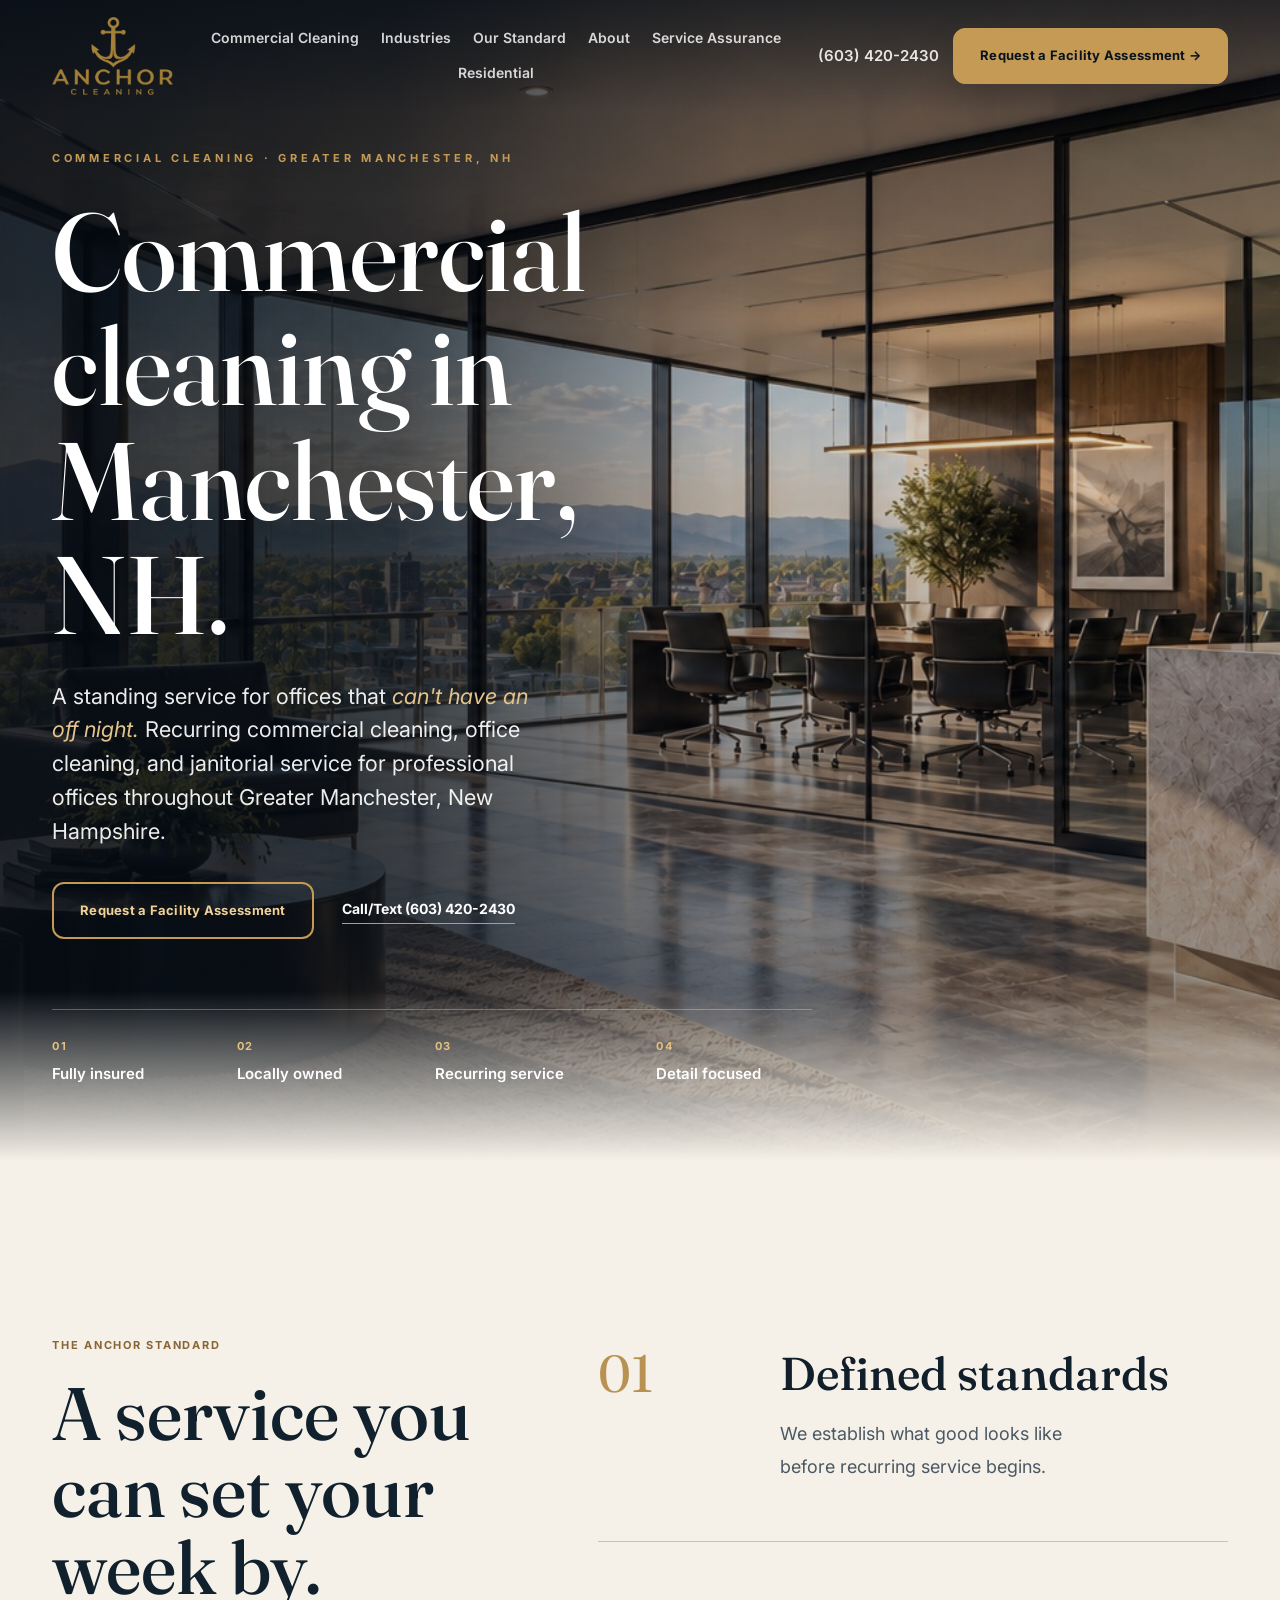
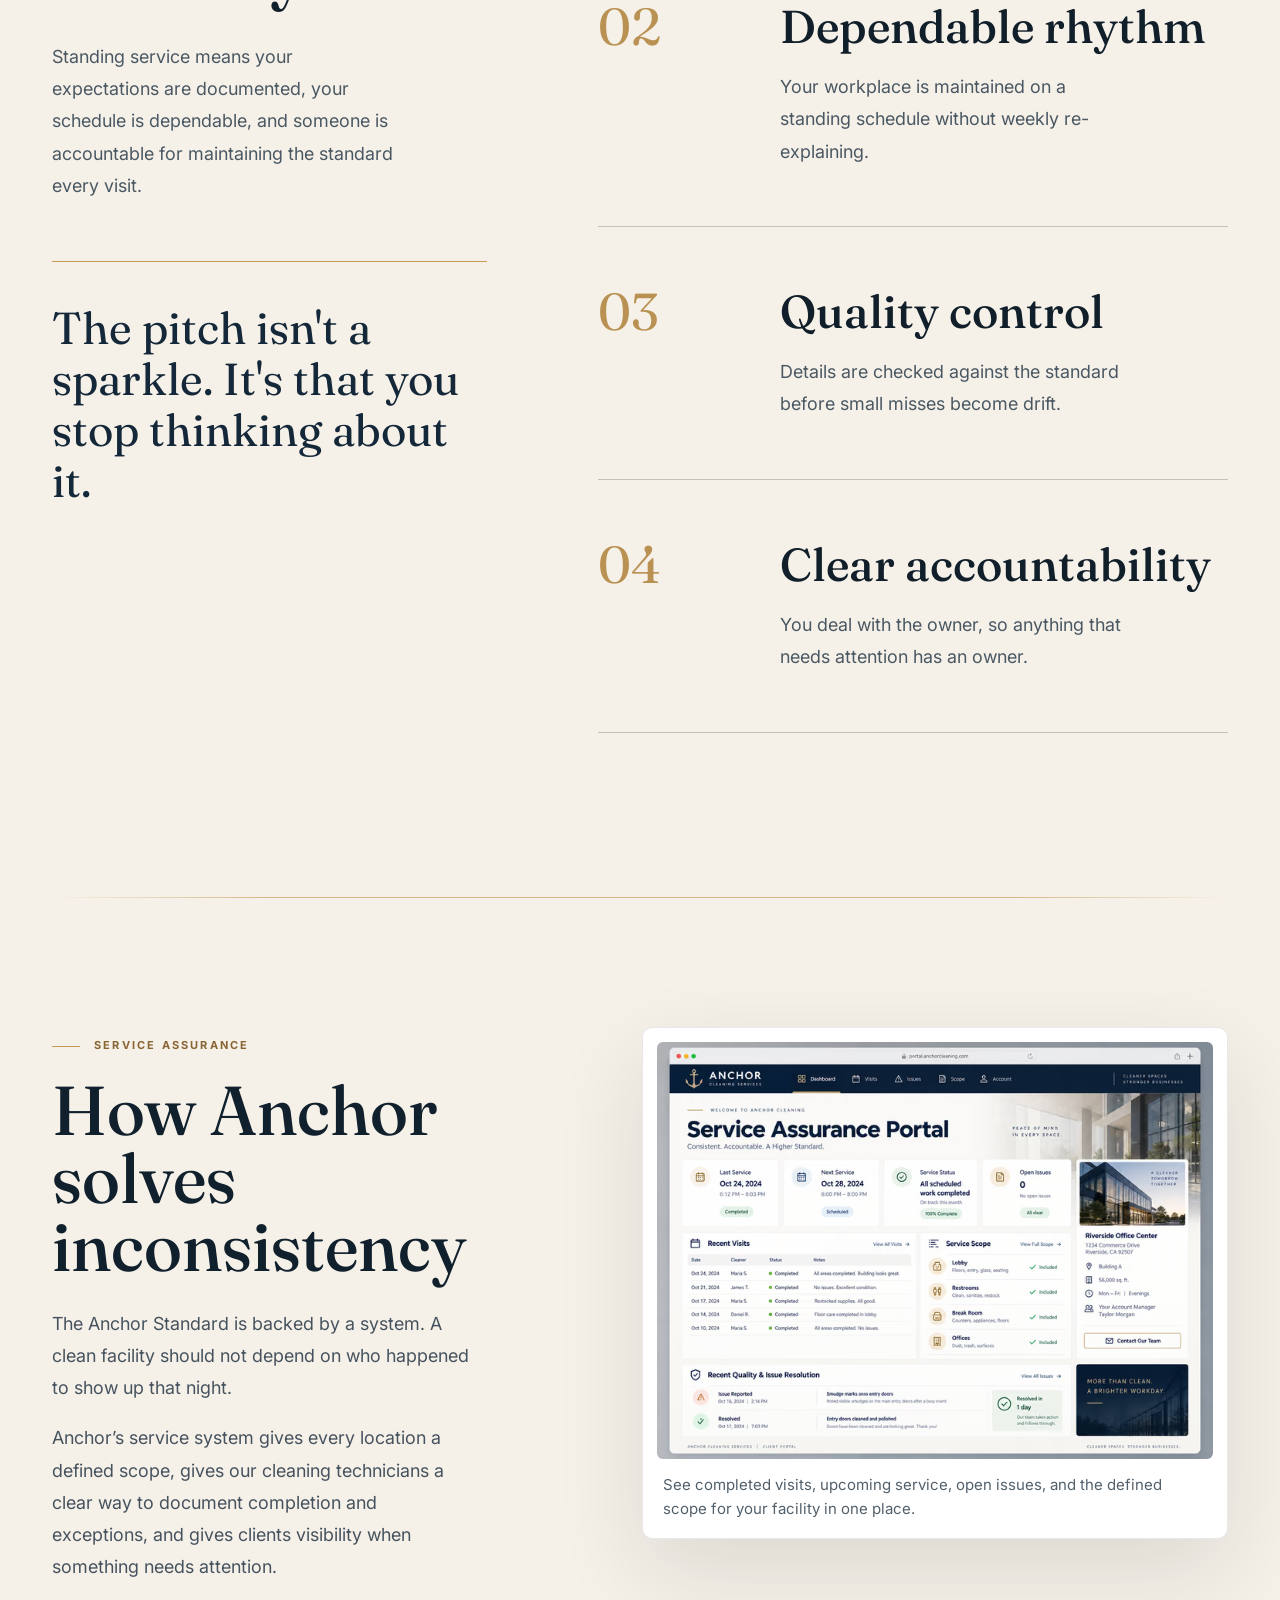
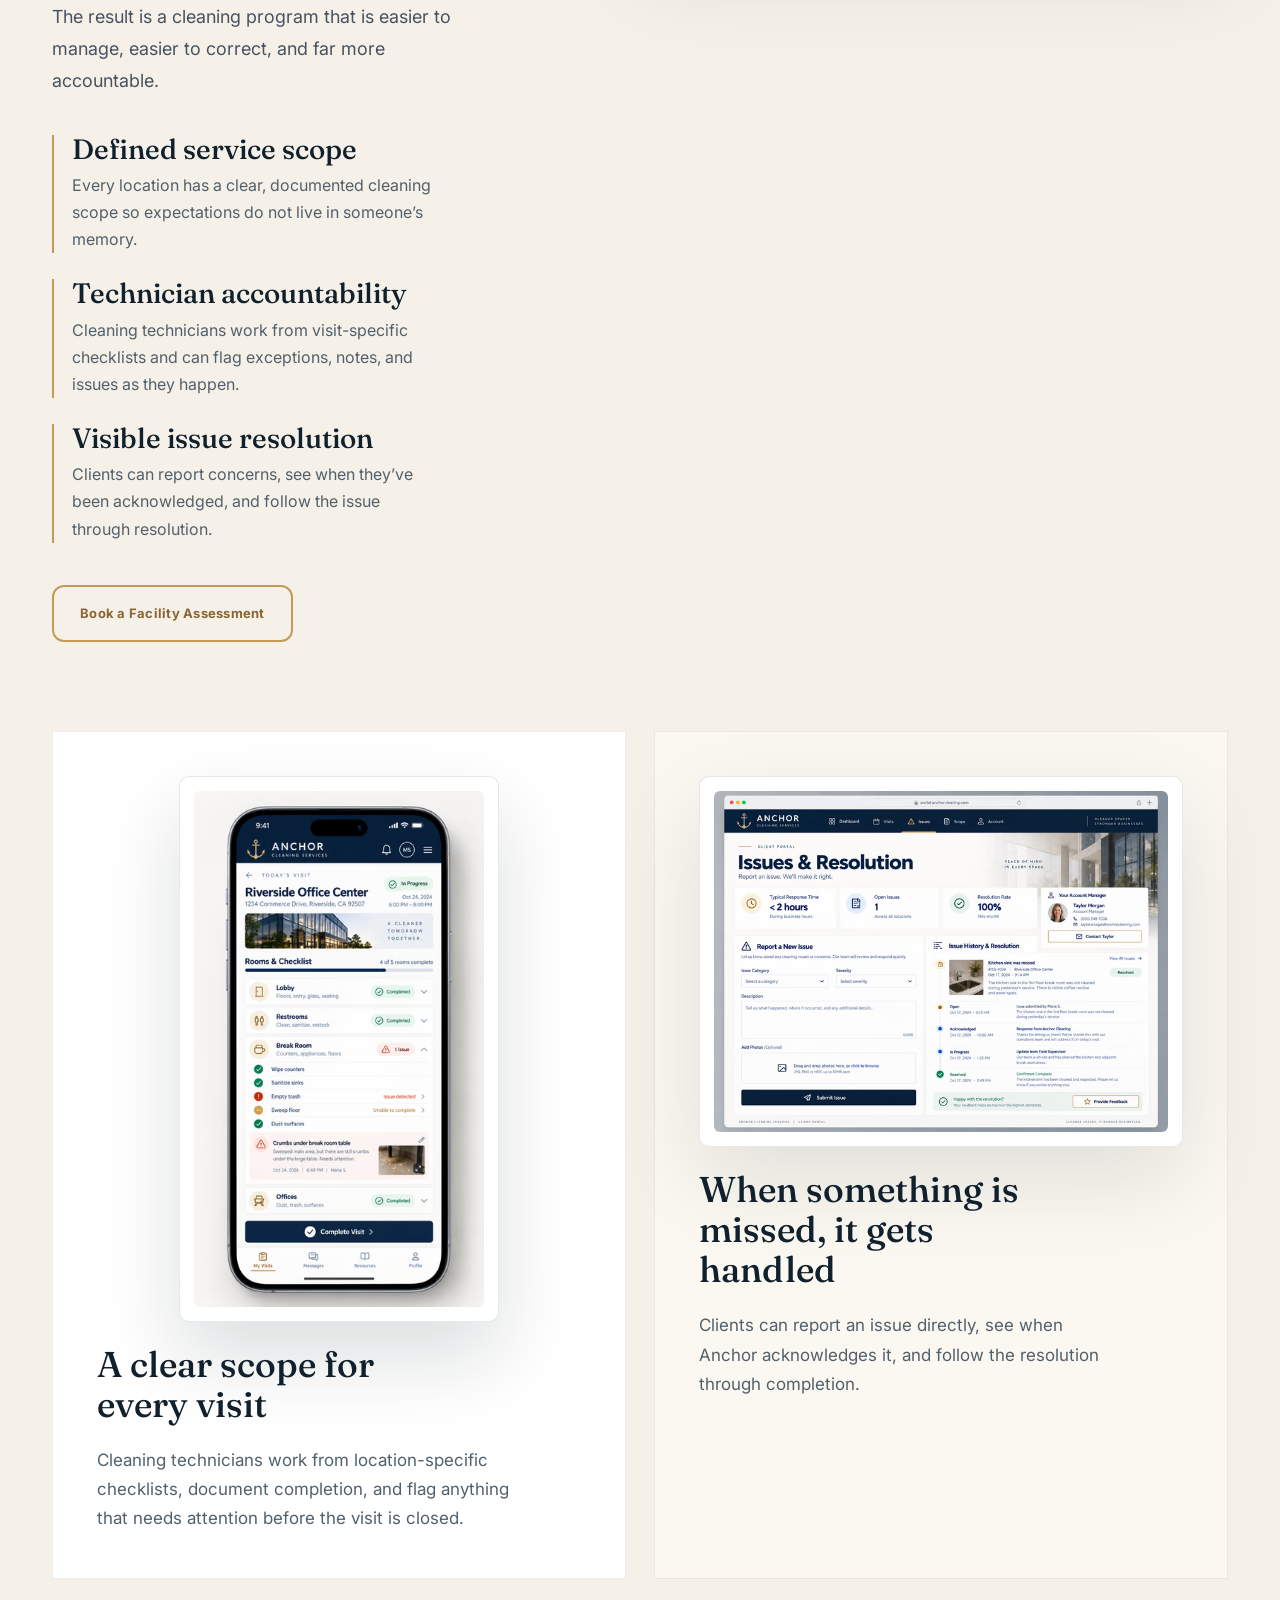
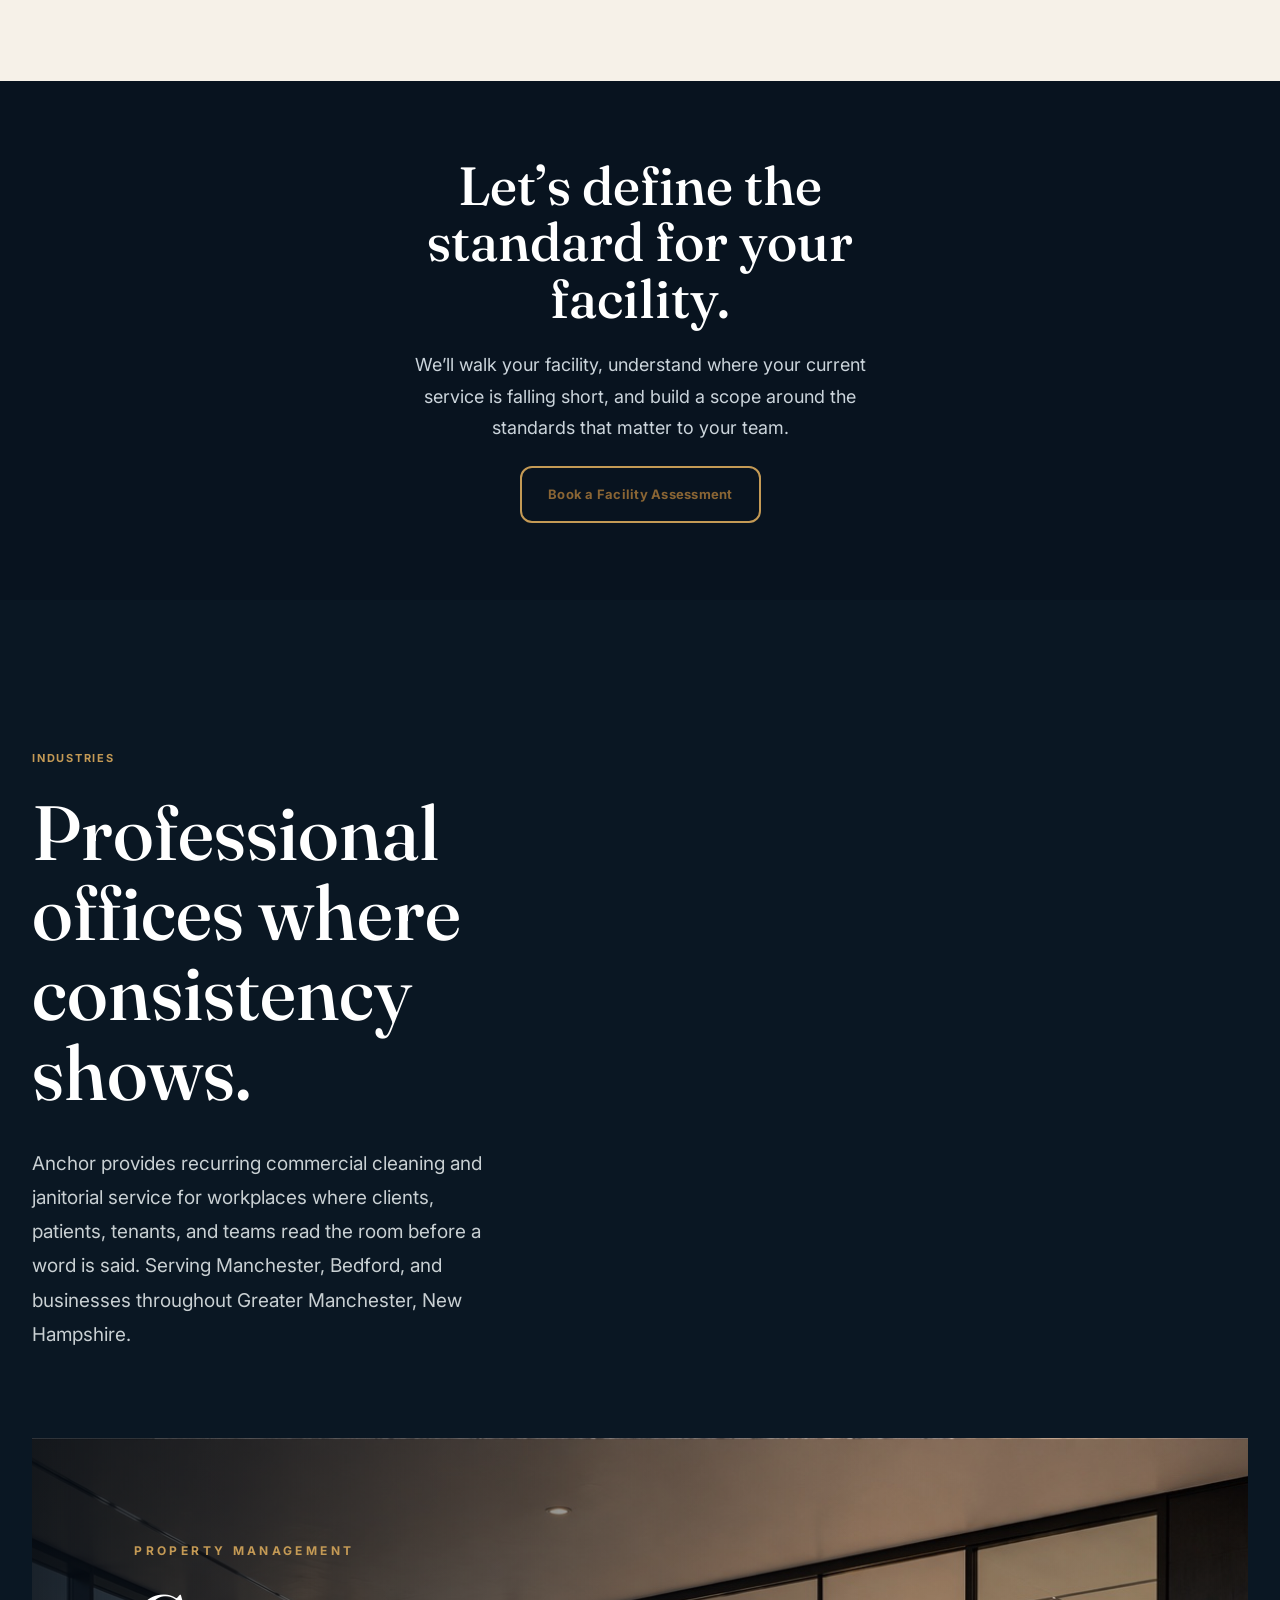
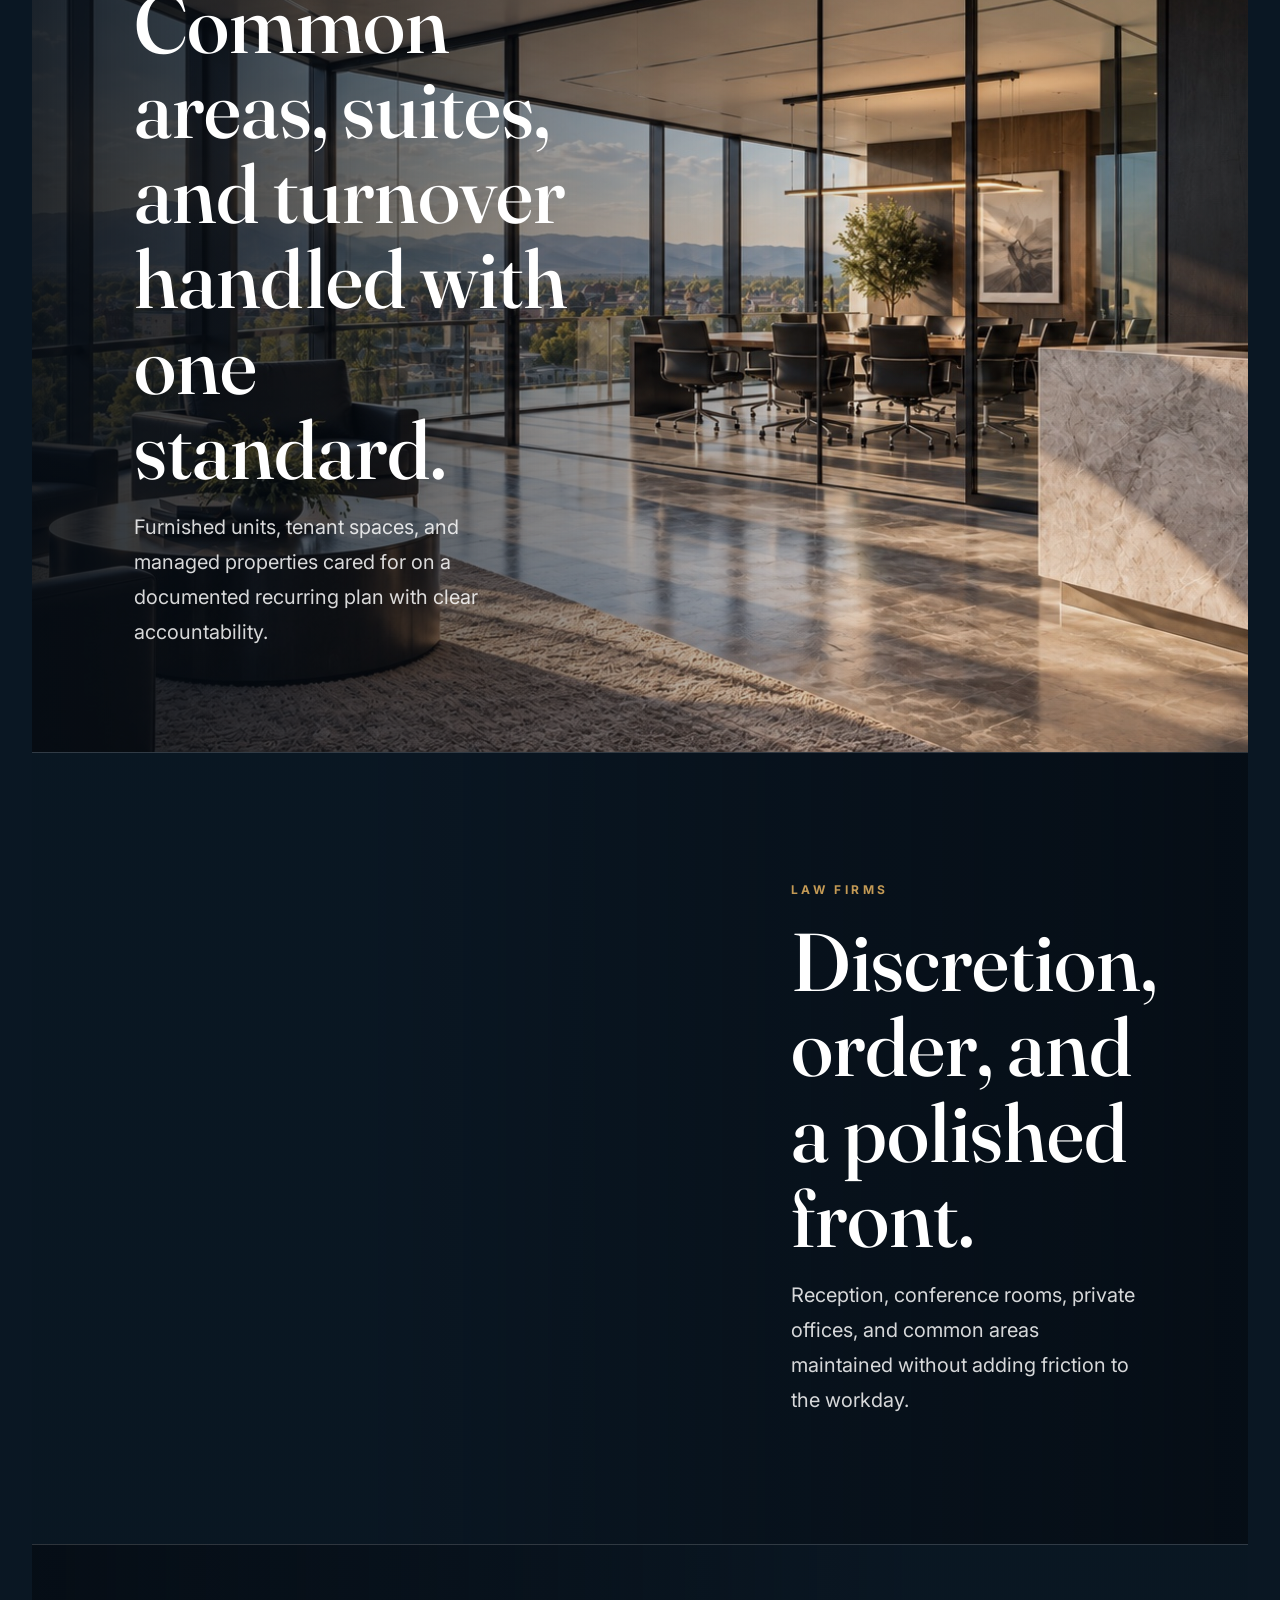
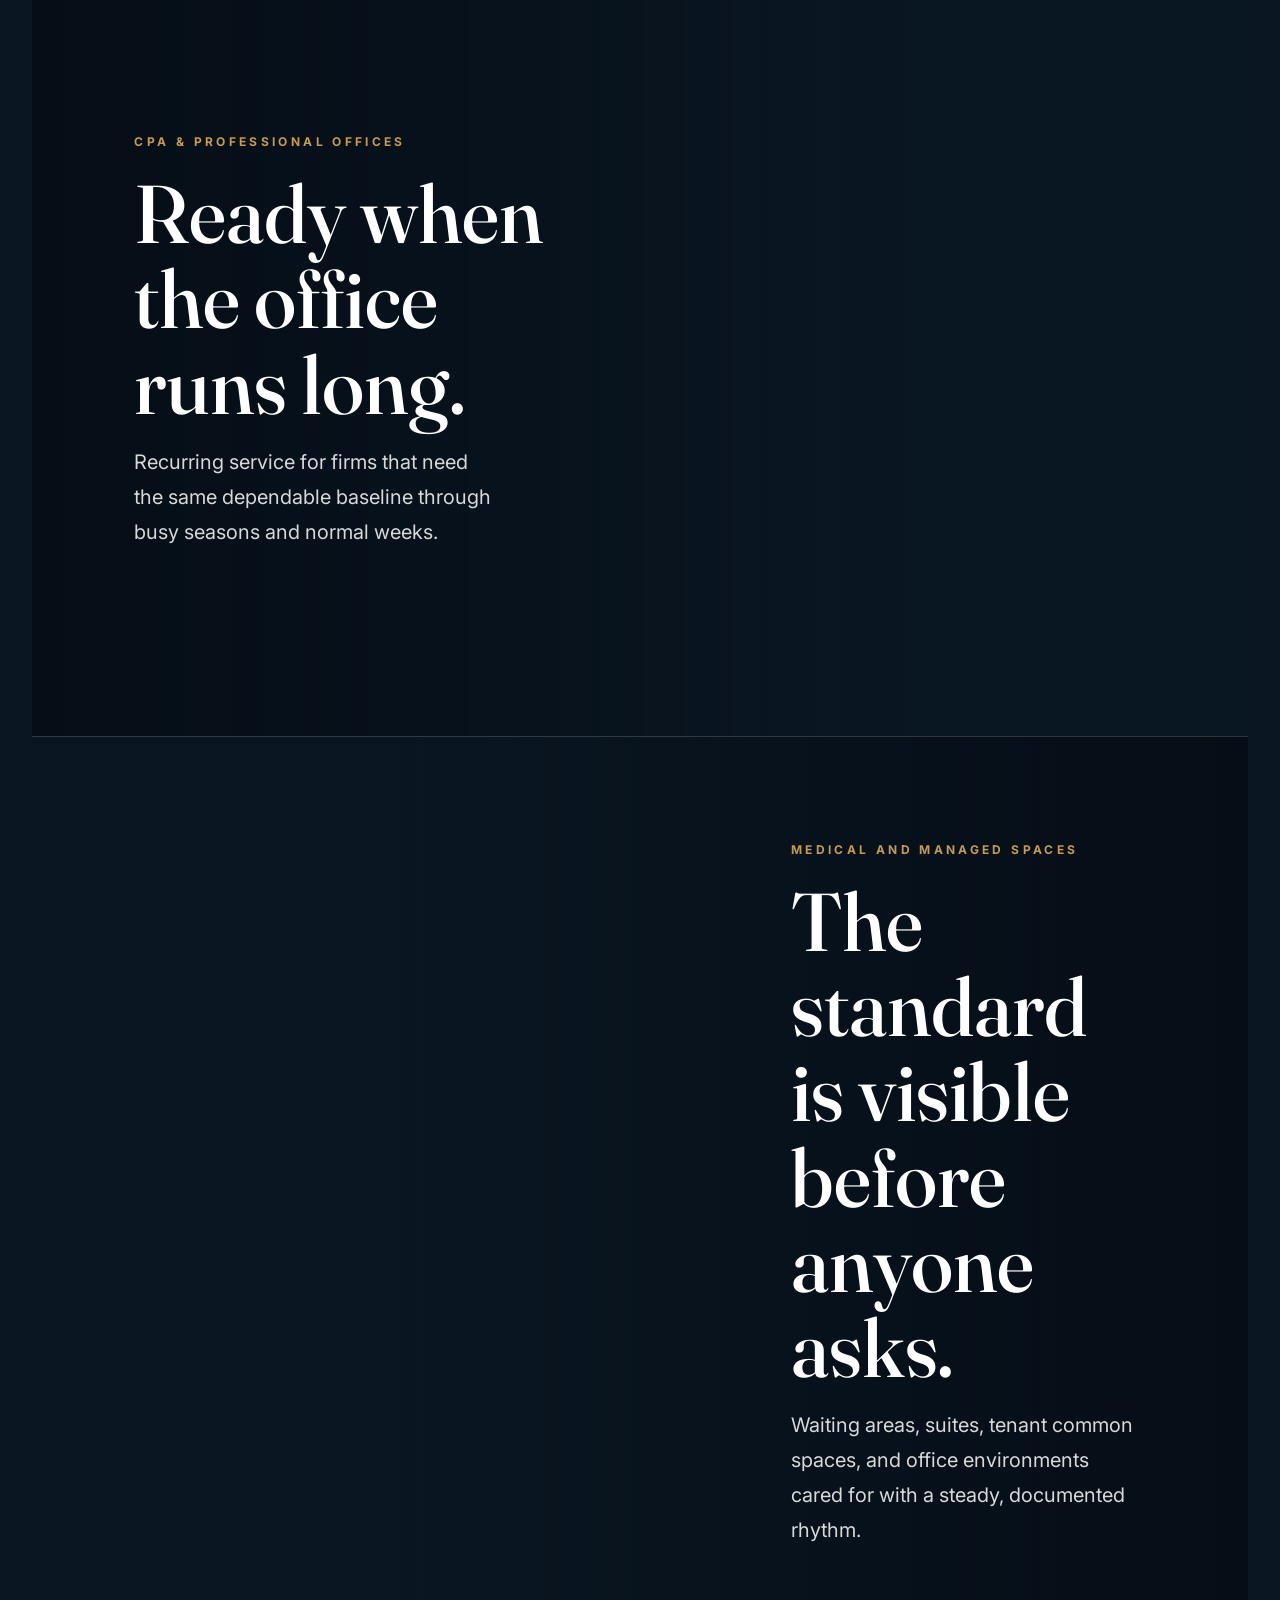
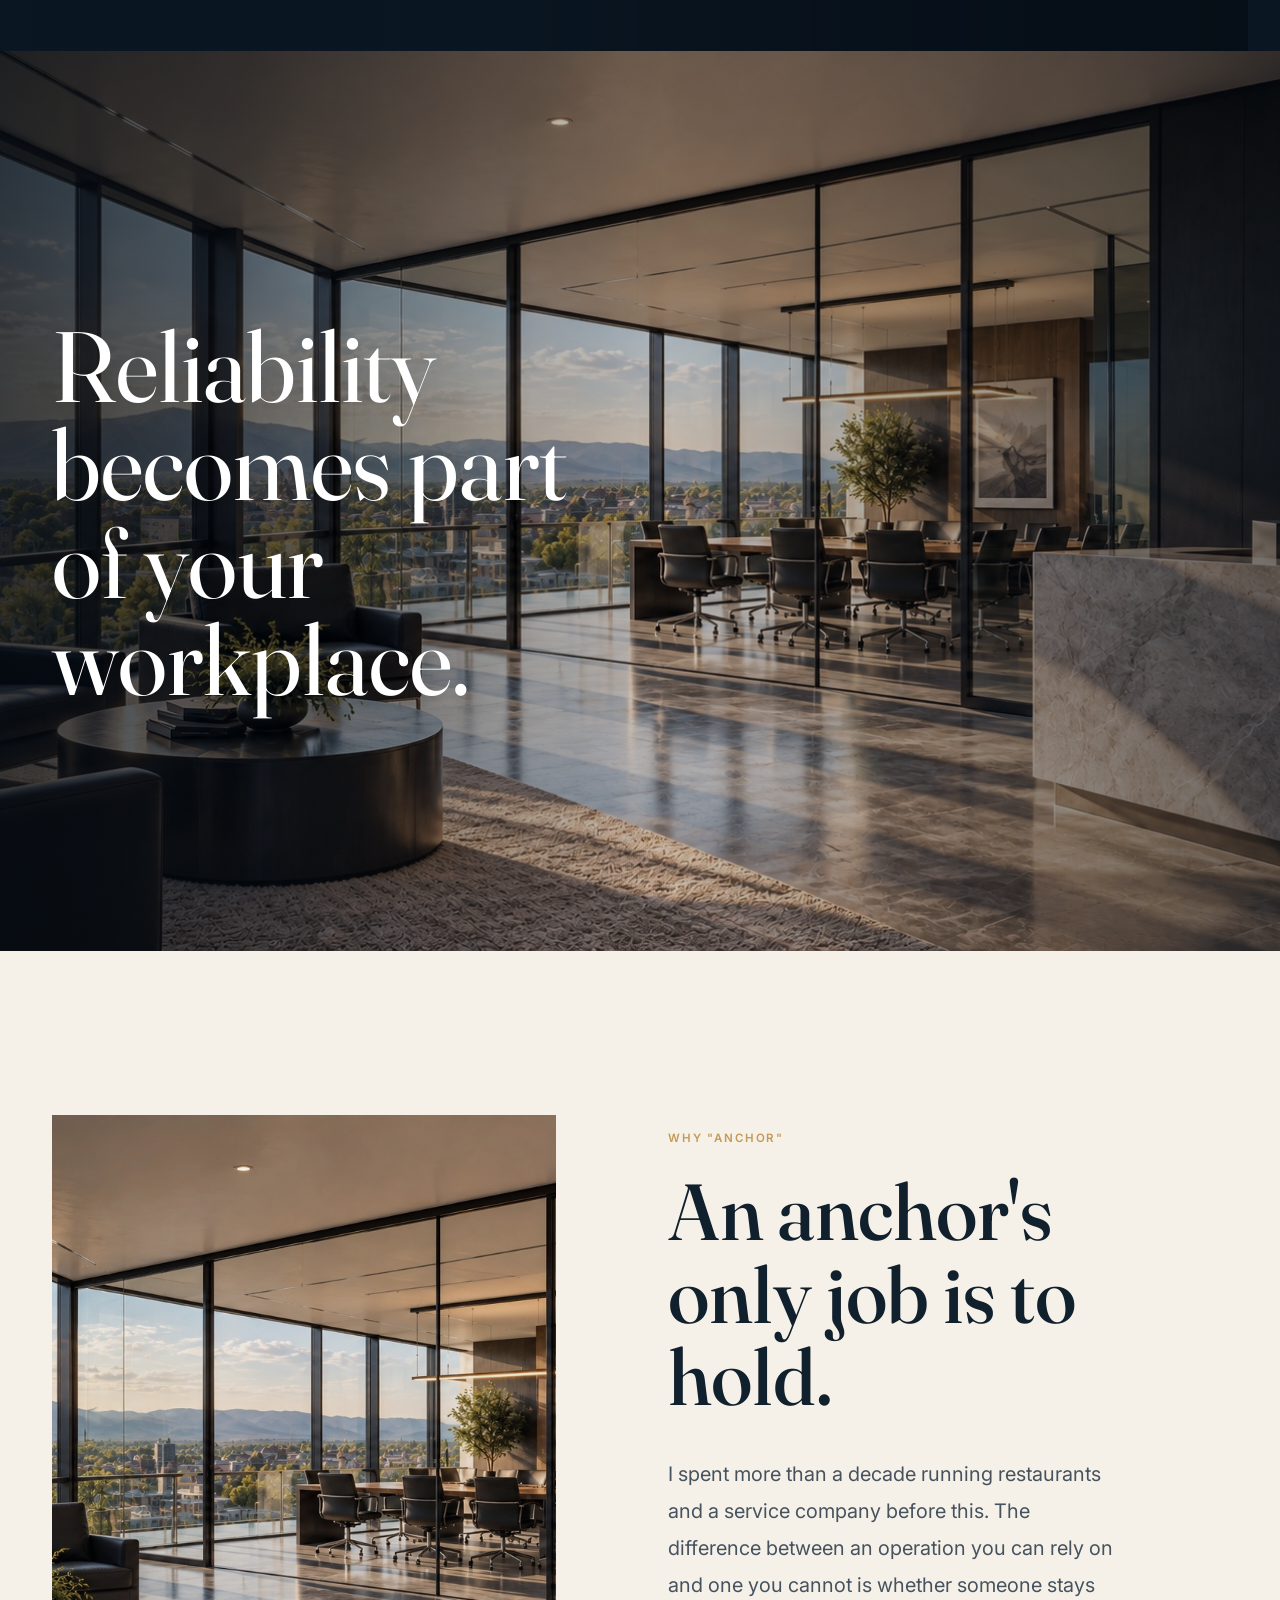
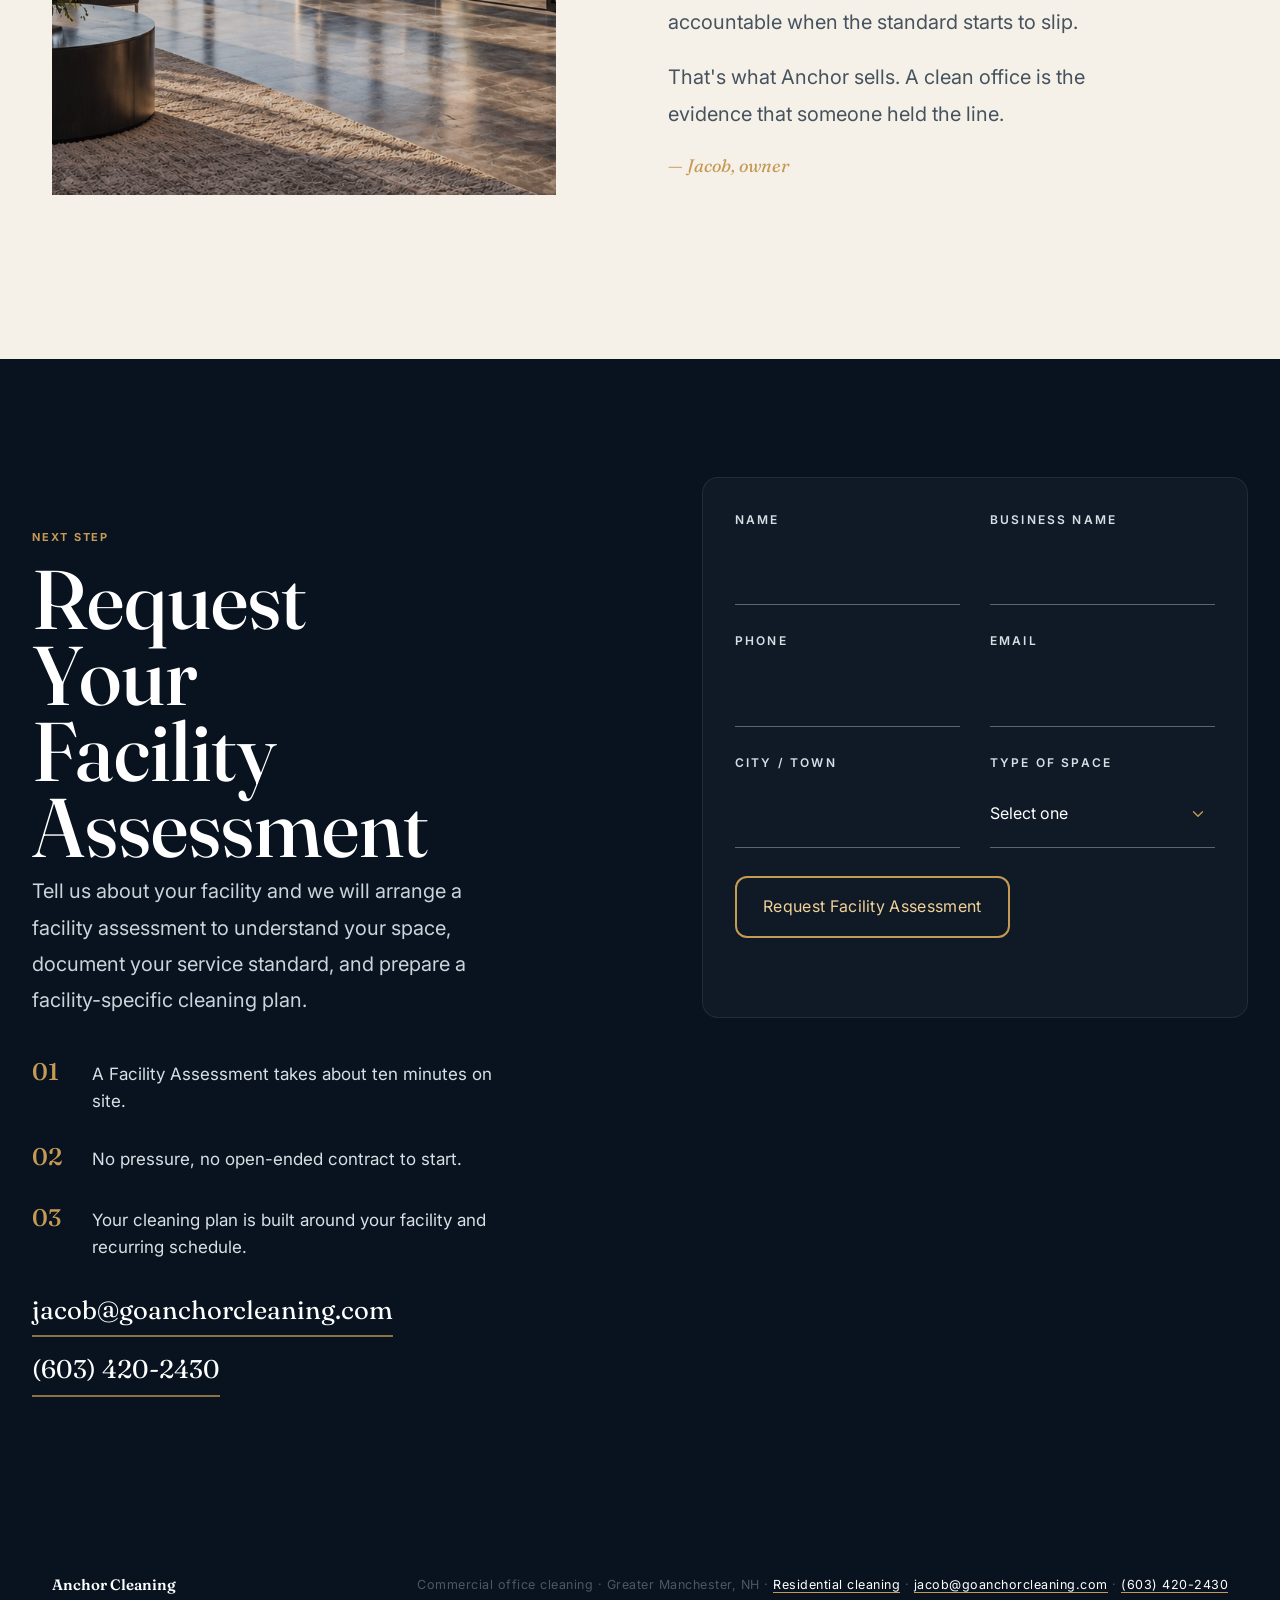
==== commit f7043fc6: "style: replace solid gold CTAs with outlined gold buttons" ====
--- a/index.html
+++ b/index.html
@@ -554,6 +554,12 @@
     .portal-feature-panel .portal-mockup-frame--device{max-width:min(280px,78vw)}
   }
   @media (prefers-reduced-motion:reduce){.portal-mockup-frame{transition:none}}
+
+  /* Gold-outline primary actions across commercial and contact sections. */
+  .btn-primary,.assessment-form button{background:transparent;border:2px solid var(--gold);color:#8A6534;box-shadow:none}
+  .hero .btn-primary,.assessment-form button{color:#F0D197}
+  .btn-primary:hover,.assessment-form button:hover{background:rgba(196,154,85,.12);border-color:var(--gold);color:inherit;box-shadow:0 8px 24px rgba(0,0,0,.1)}
+  .btn-primary:focus-visible,.assessment-form button:focus-visible{outline:3px solid var(--gold);outline-offset:3px}
 </style>
 <!-- Google tag (gtag.js) -->
 <script async src="https://www.googletagmanager.com/gtag/js?id=G-LCOWW1SO7N"></script>
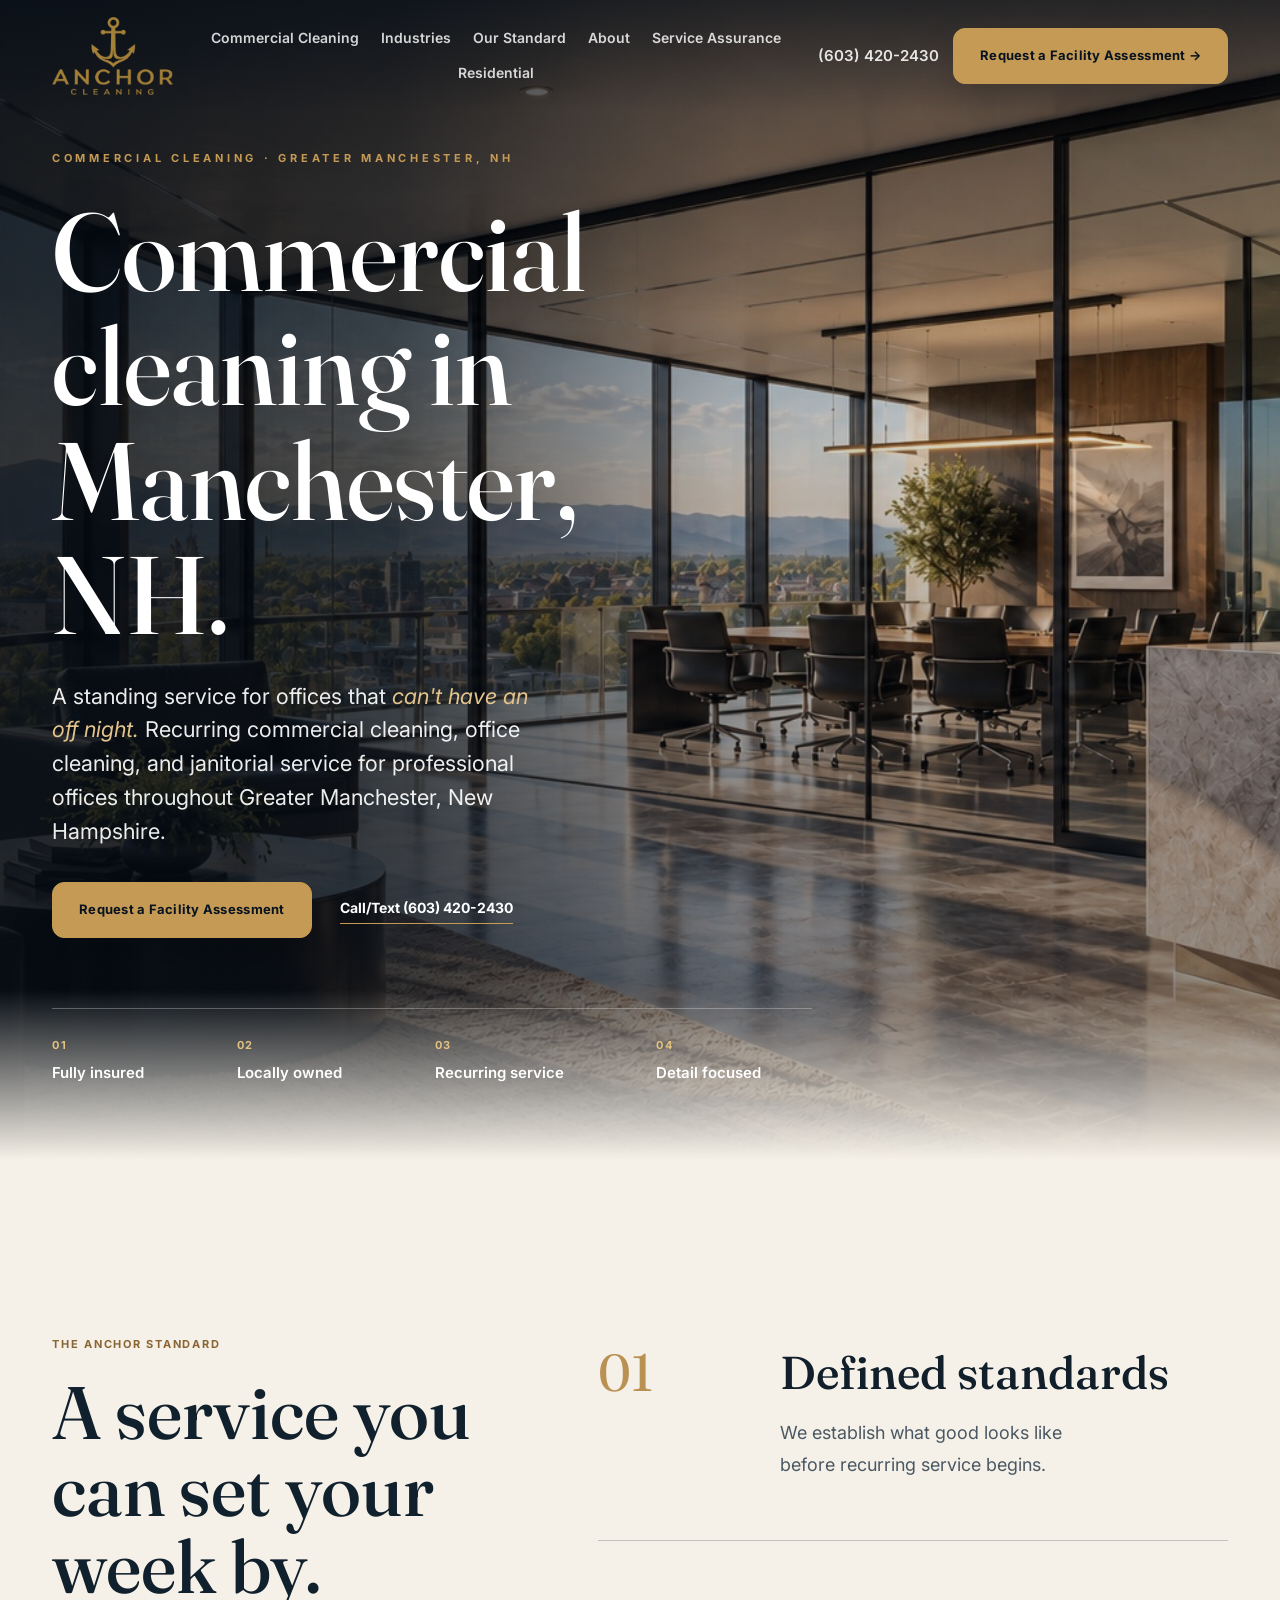
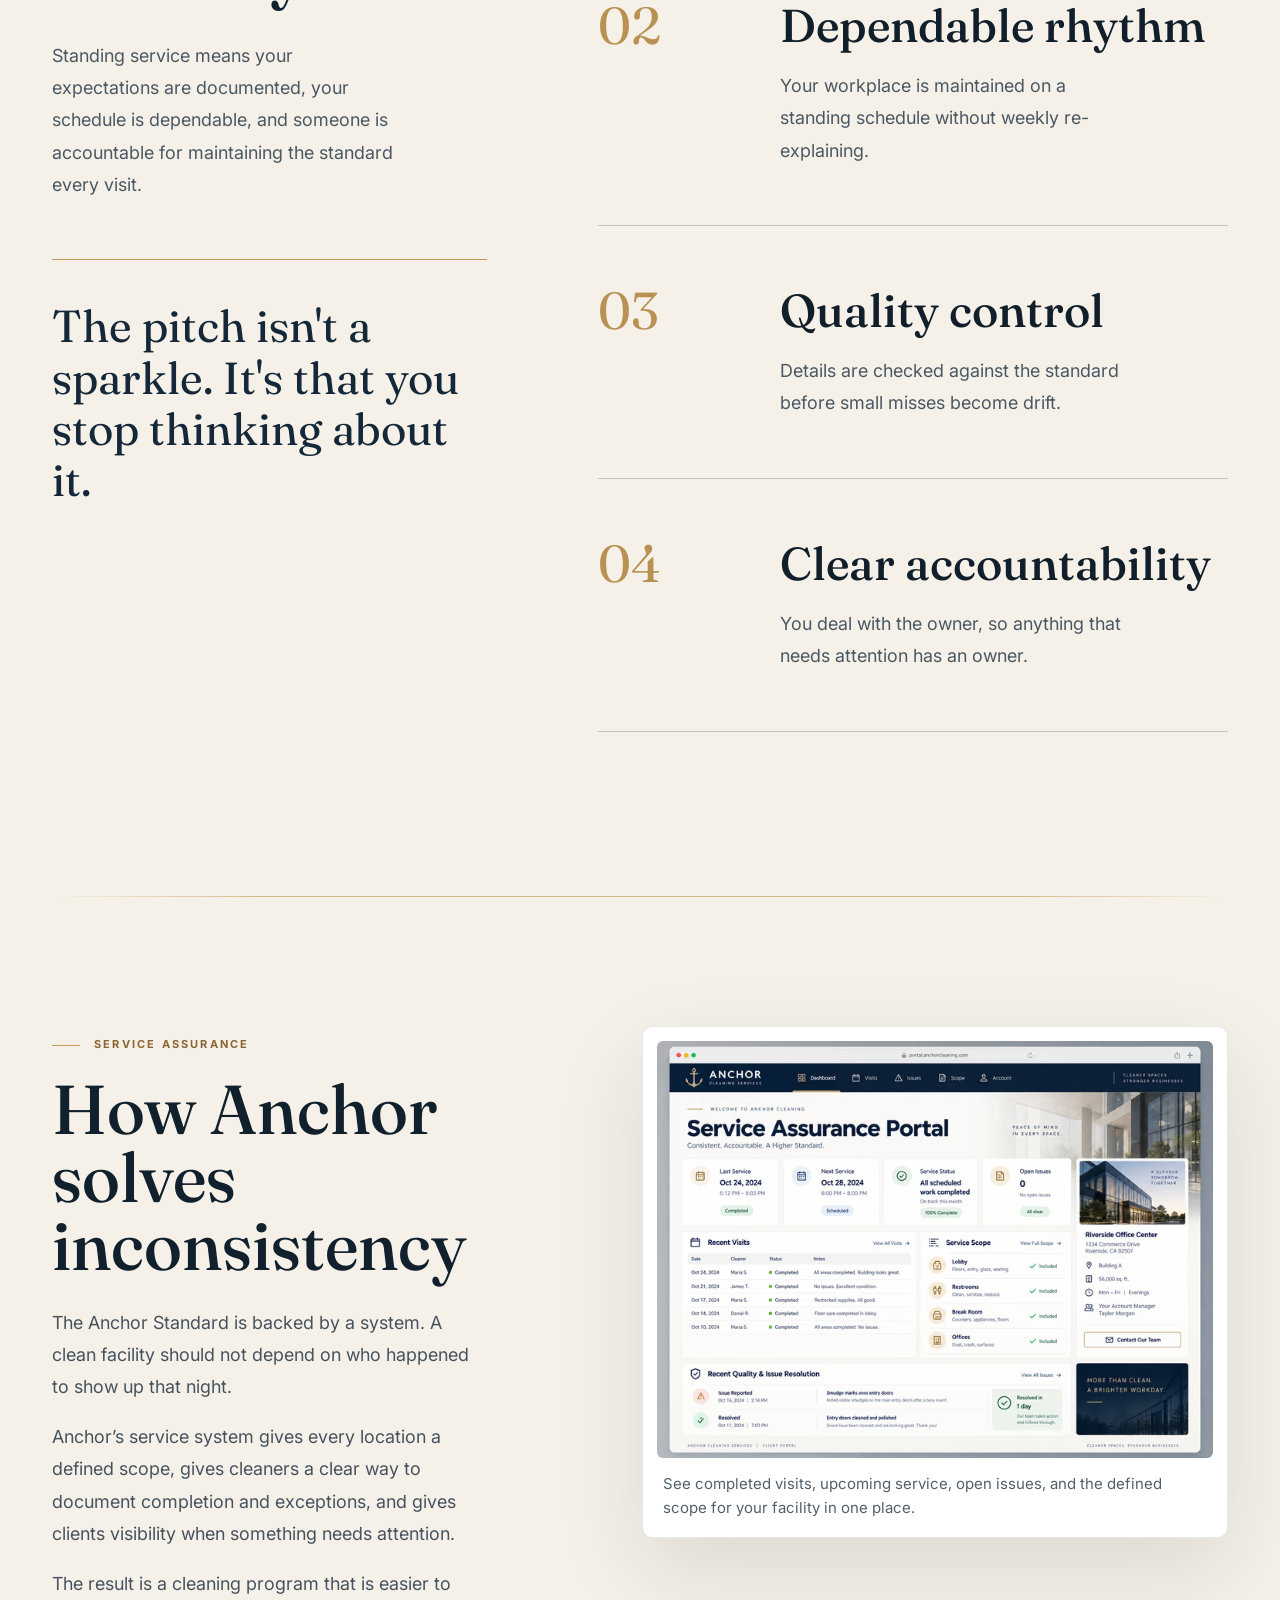
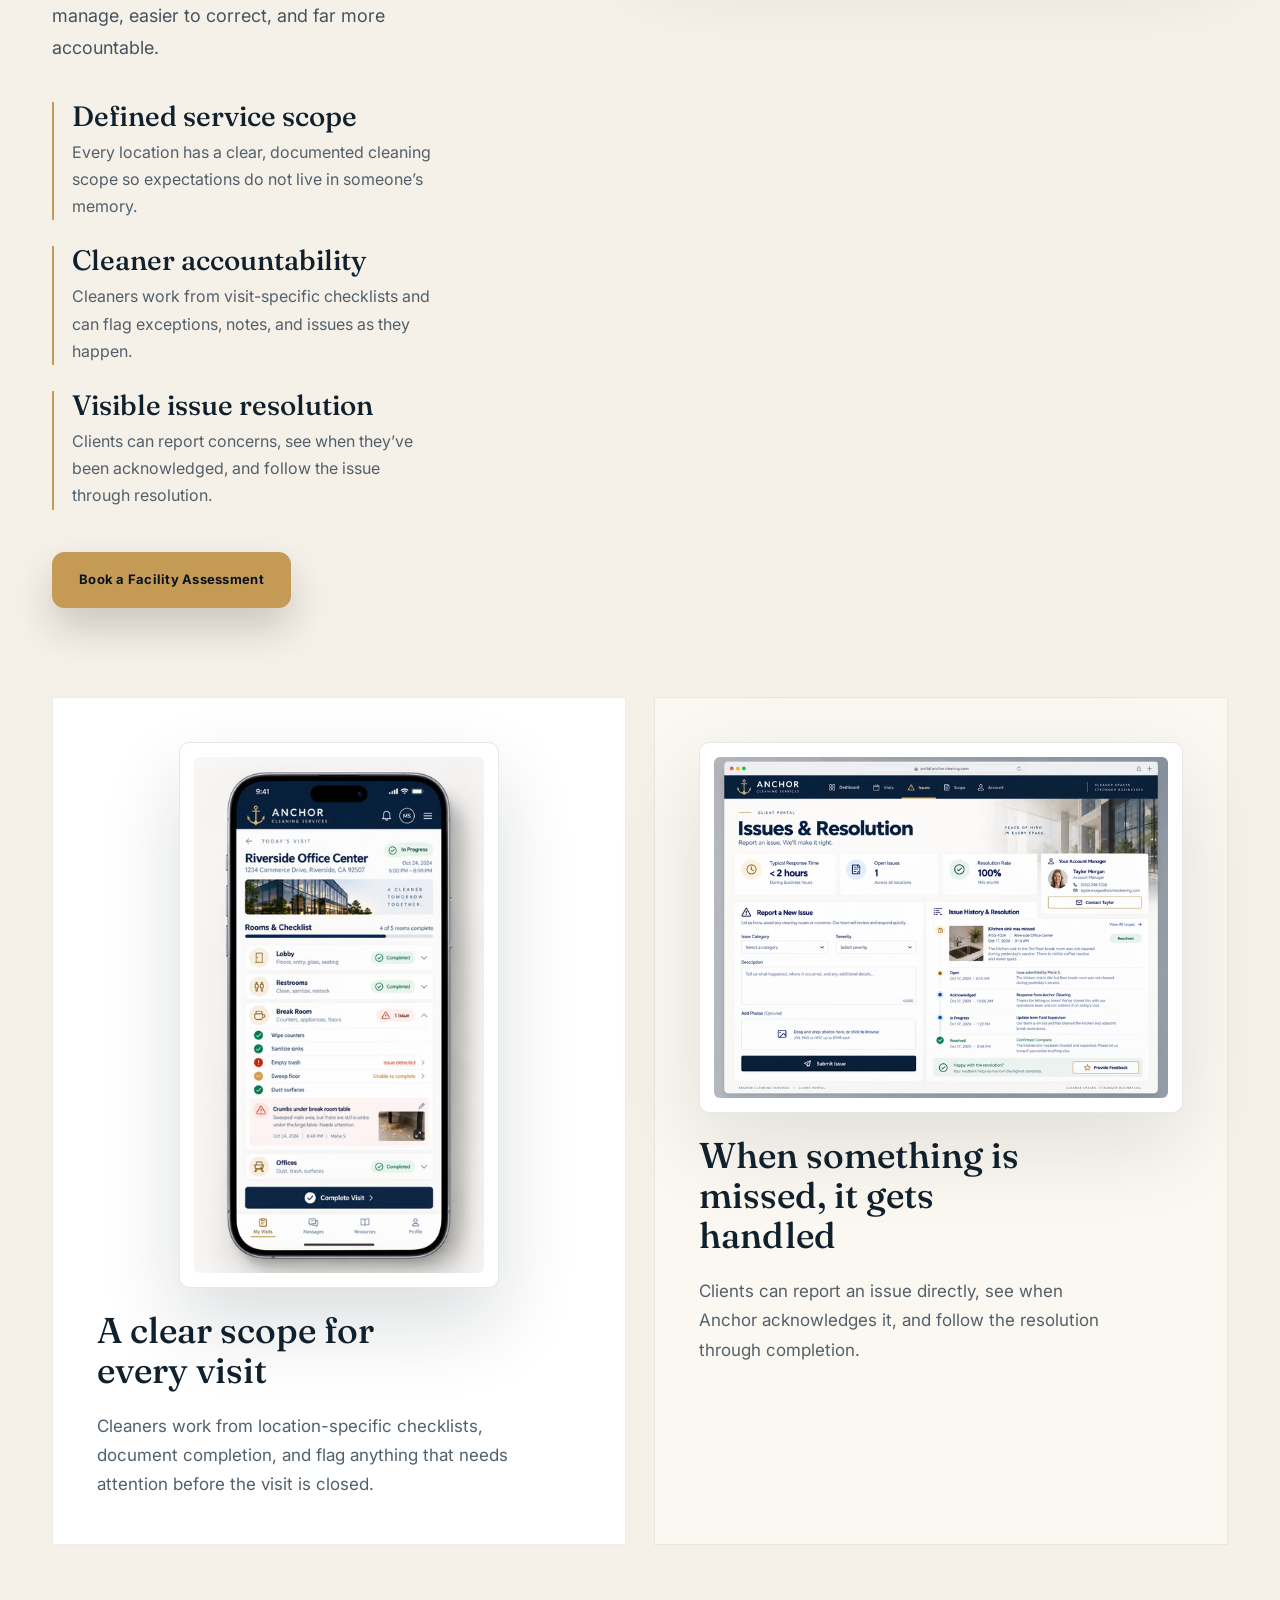
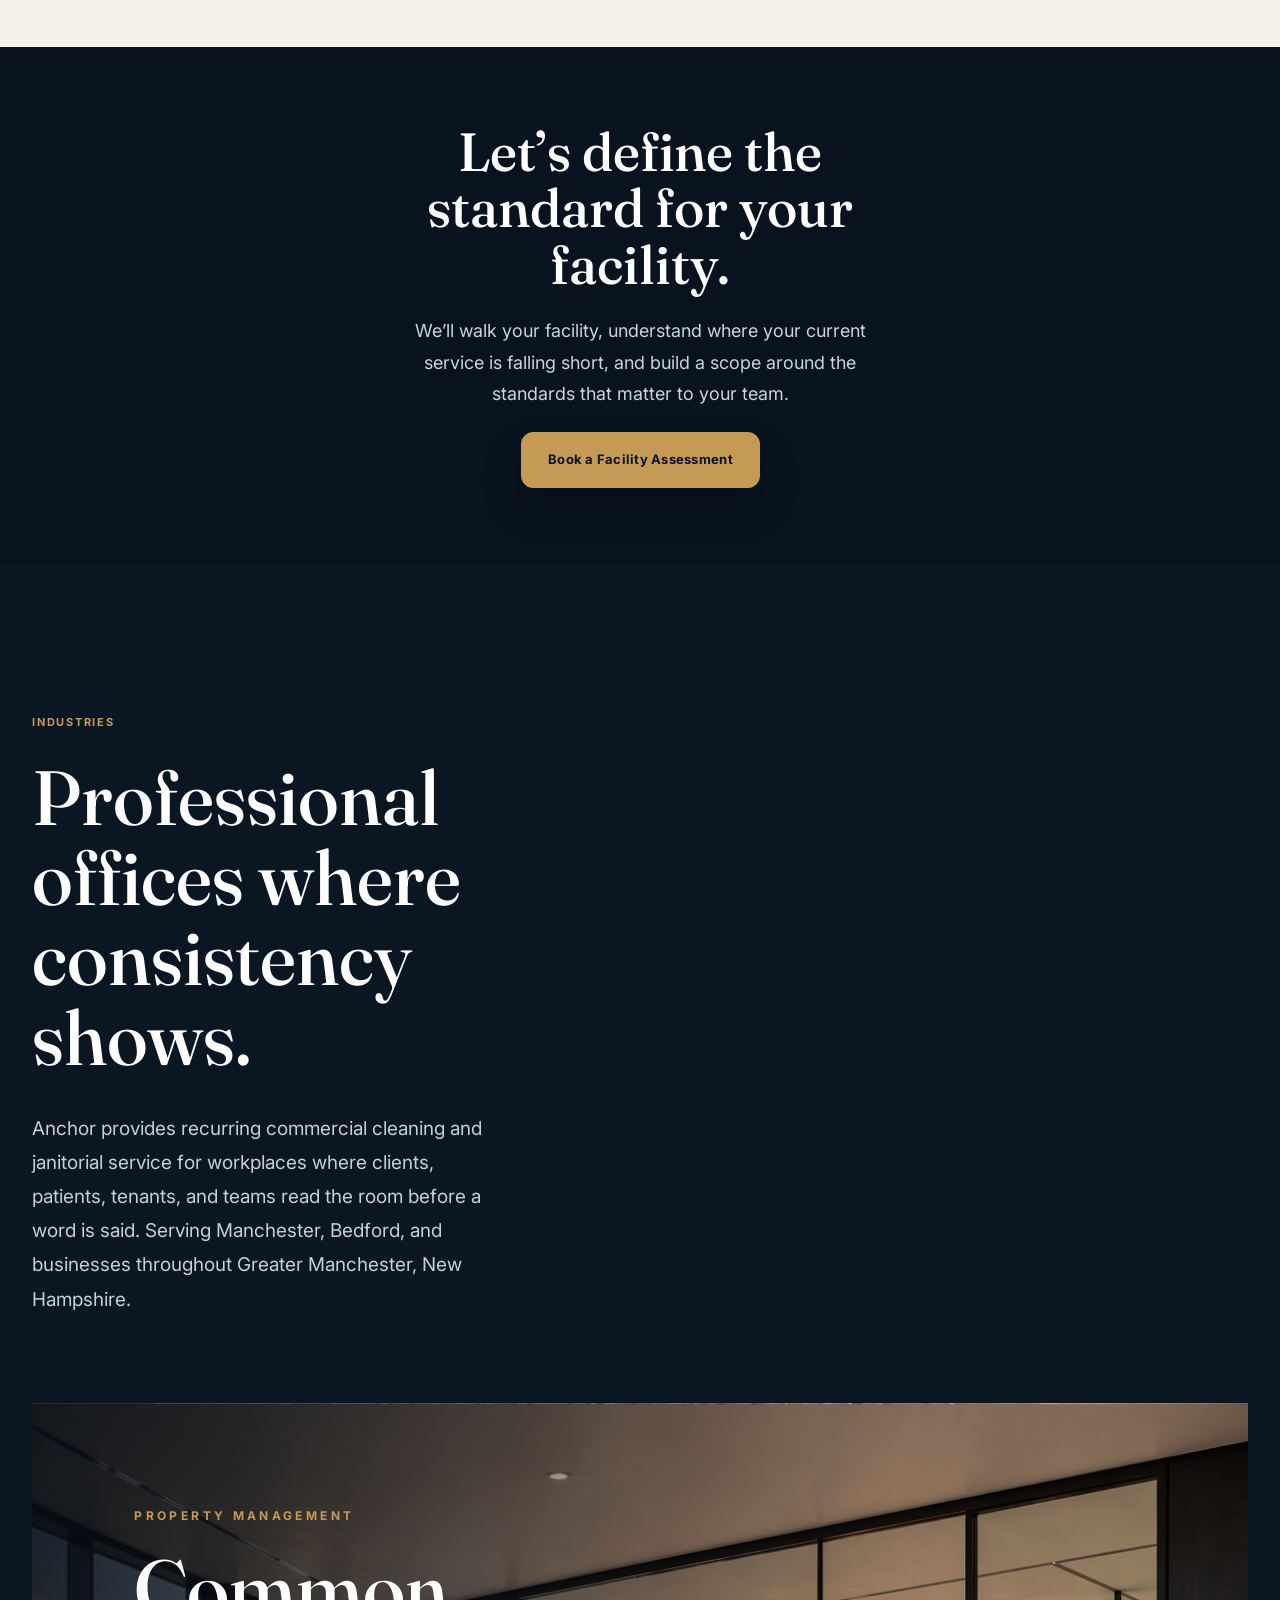
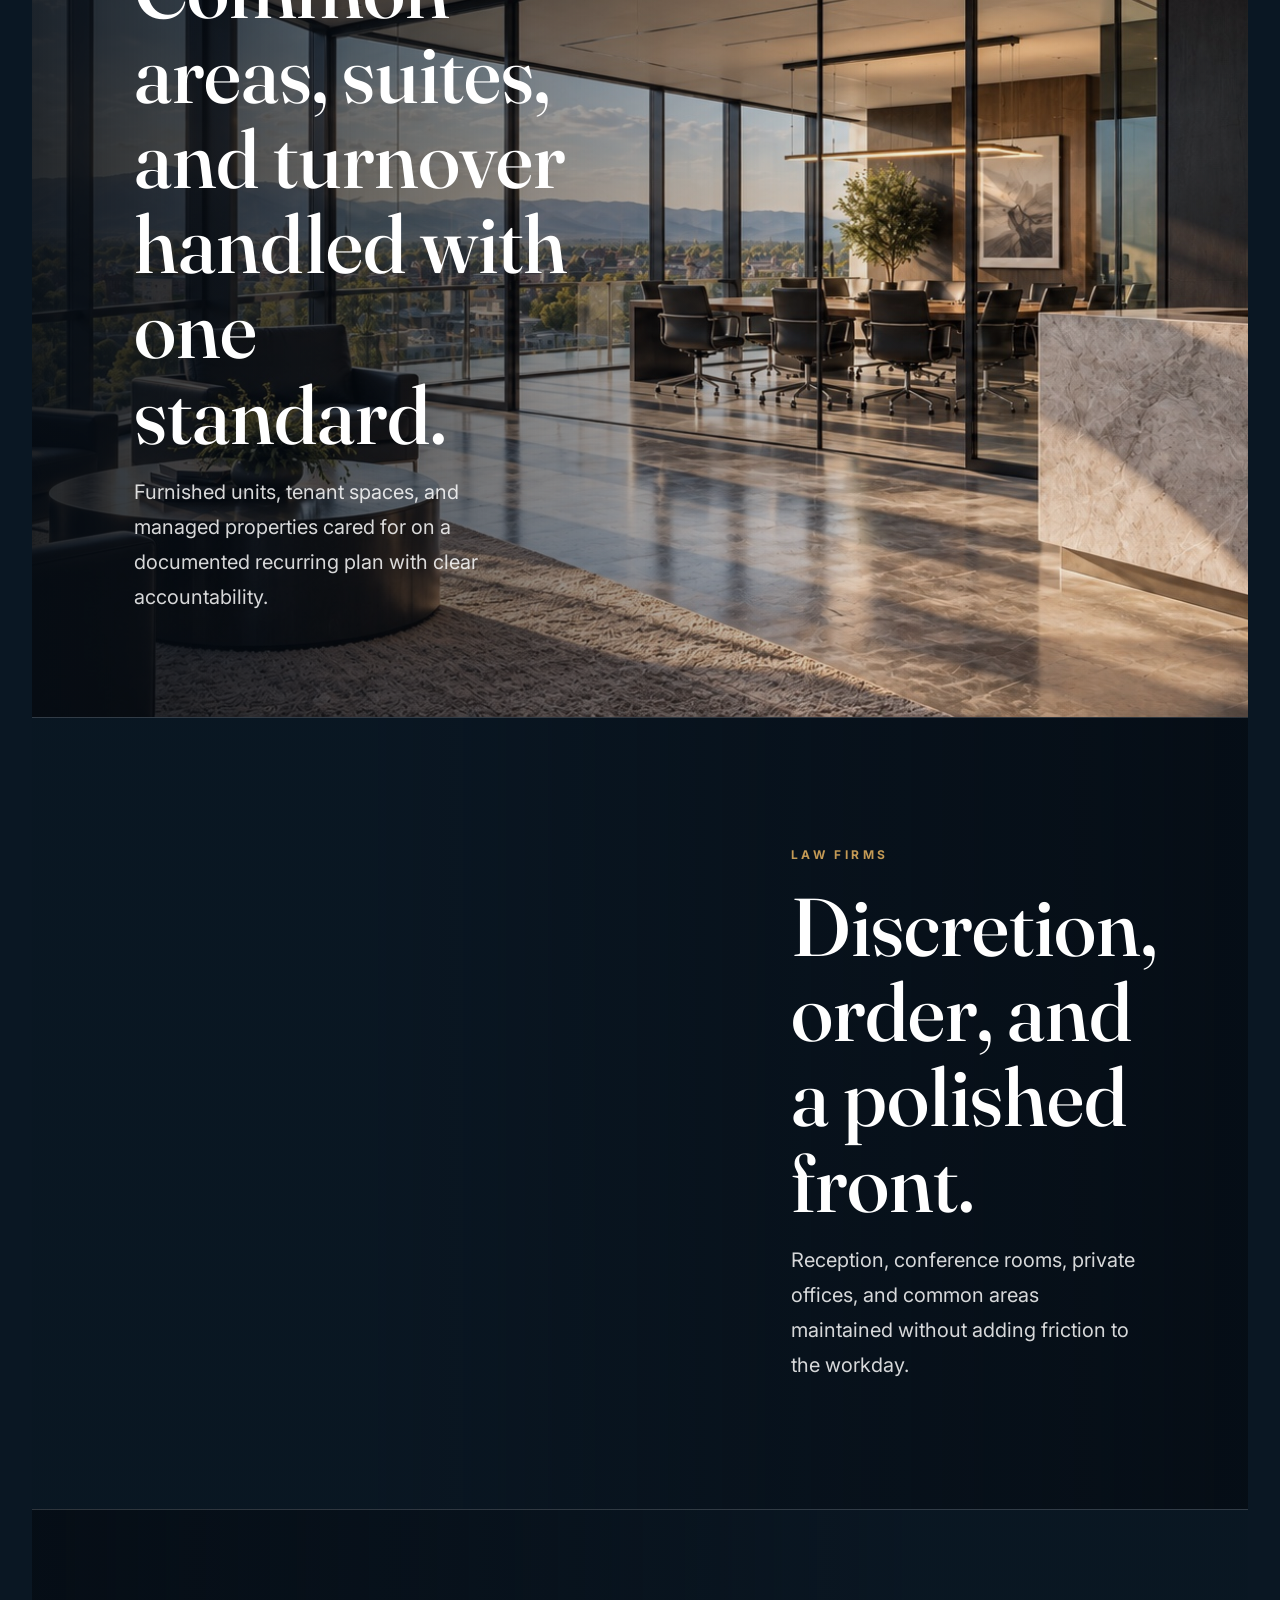
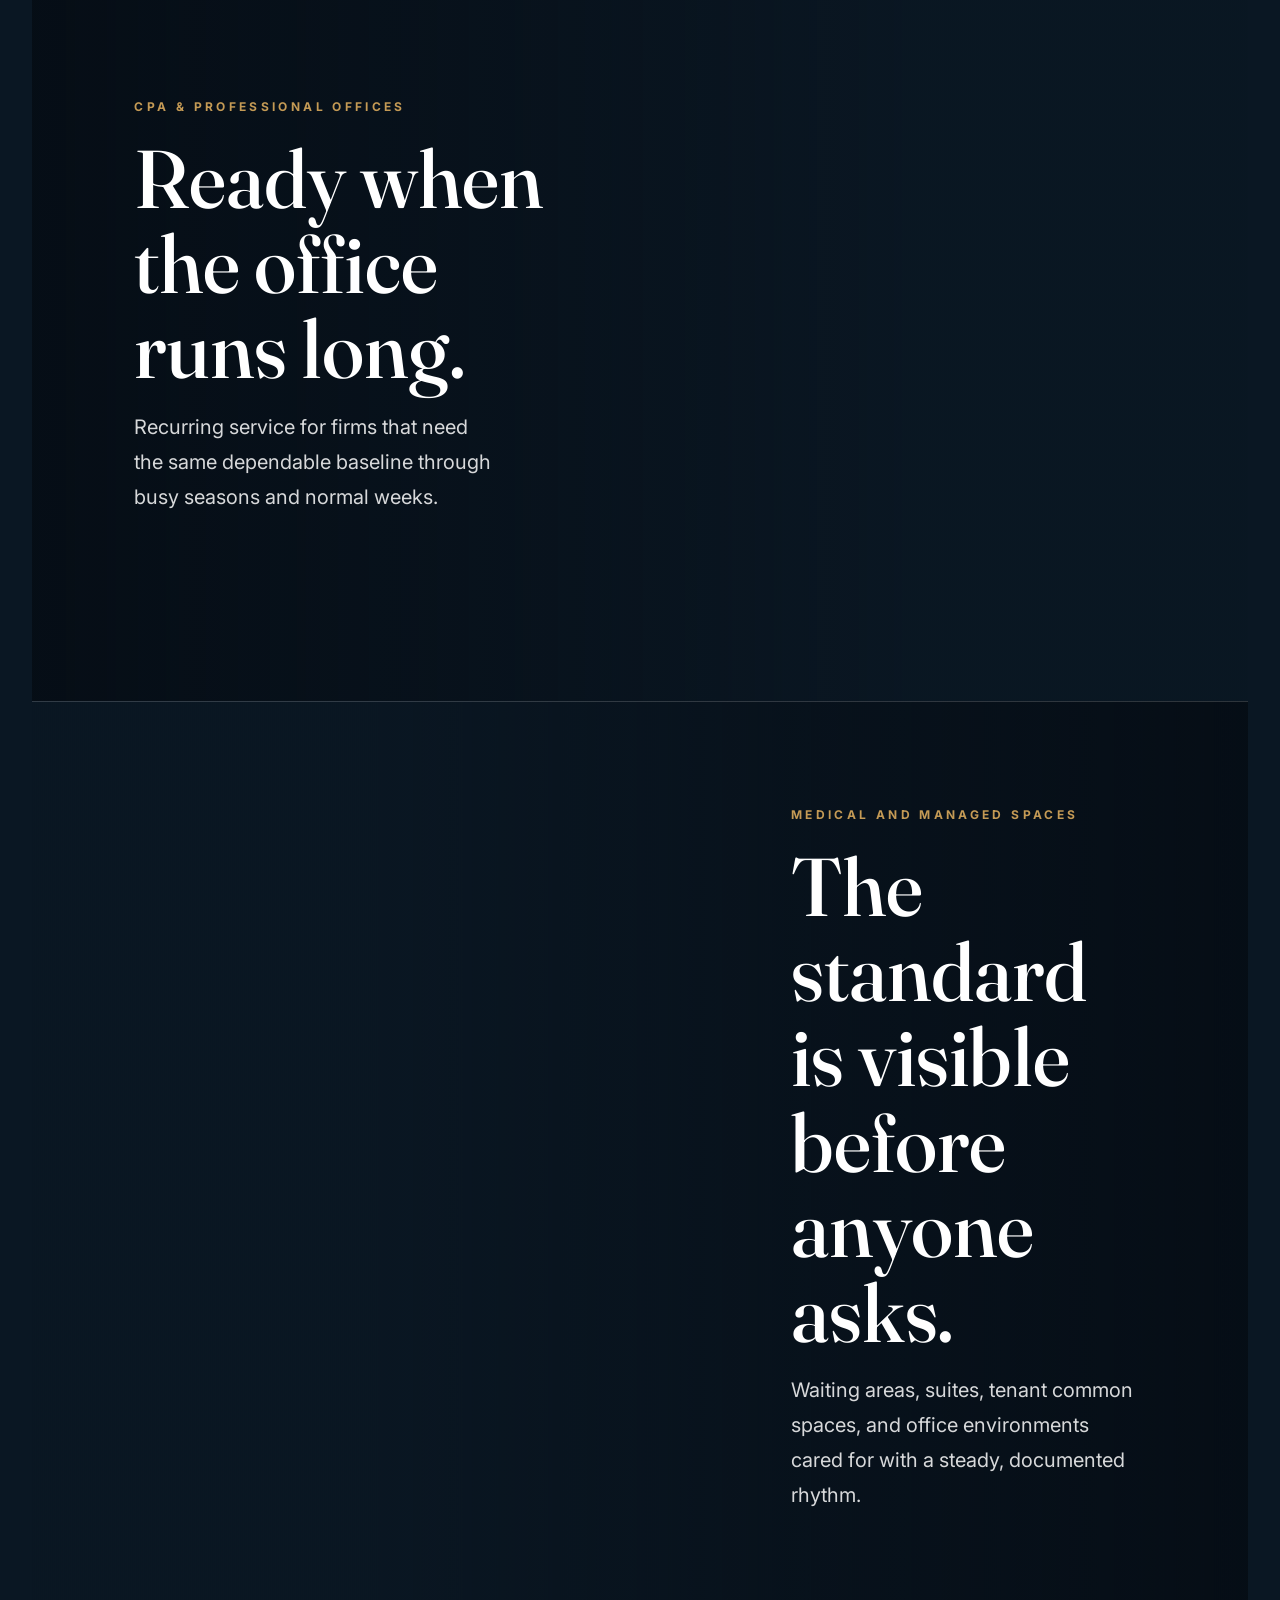
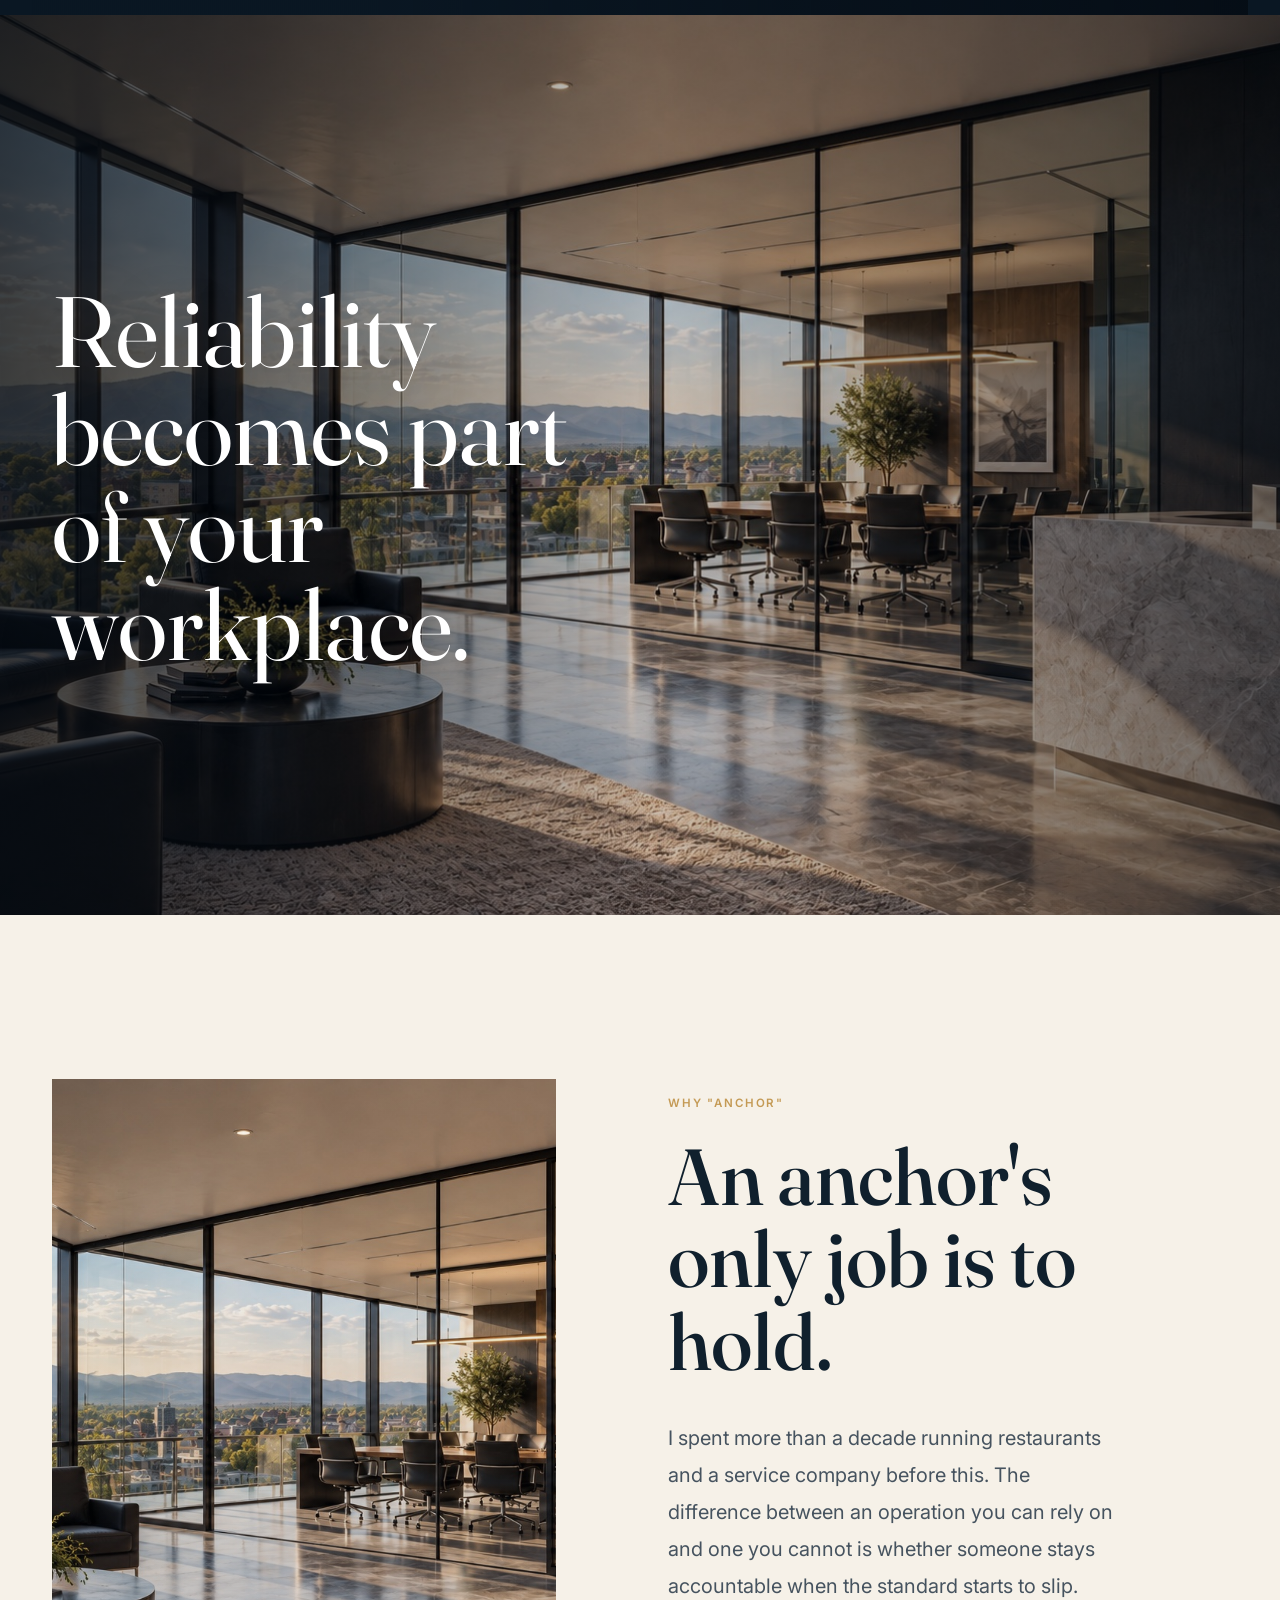
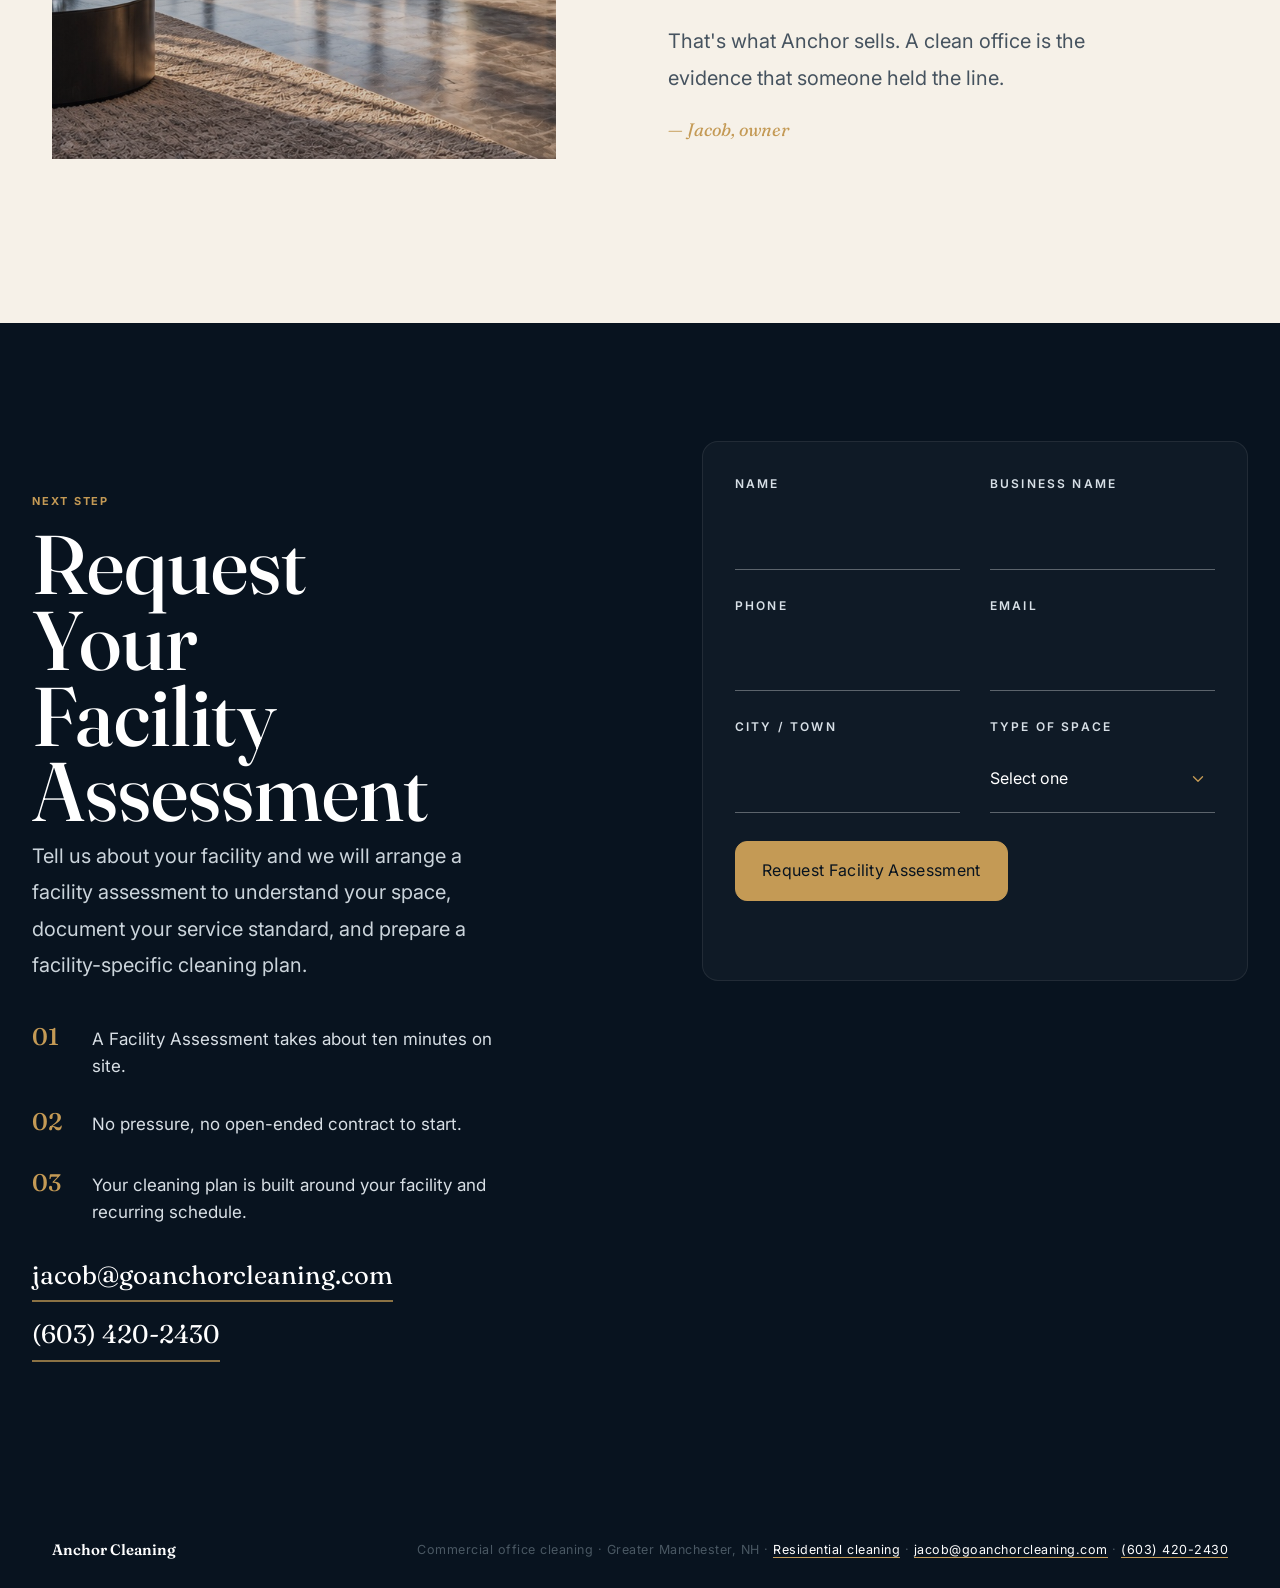
==== commit cf0eabfc: "Sync Anchor visual regression fixes" ====
--- a/index.html
+++ b/index.html
@@ -12,10 +12,8 @@
 </script>
 <meta charset="UTF-8">
 <meta name="viewport" content="width=device-width, initial-scale=1.0">
-<link rel="icon" href="https://goanchorcleaning.com/assets/brand/favicon-v20260916.ico?v=20260916" sizes="any">
-<link rel="icon" type="image/svg+xml" href="https://goanchorcleaning.com/assets/brand/favicon-v20260916.svg?v=20260916">
-<link rel="icon" type="image/png" sizes="32x32" href="https://goanchorcleaning.com/assets/brand/favicon-32x32-v20260916.png?v=20260916">
-<link rel="icon" type="image/png" sizes="16x16" href="https://goanchorcleaning.com/assets/brand/favicon-16x16-v20260916.png?v=20260916">
+<link rel="icon" type="image/png" href="https://goanchorcleaning.com/assets/brand/anchor-logo-canonical.png?v=20261030">
+<link rel="shortcut icon" type="image/png" href="https://goanchorcleaning.com/assets/brand/anchor-logo-canonical.png?v=20261030">
 <link rel="apple-touch-icon" sizes="180x180" href="https://goanchorcleaning.com/assets/brand/apple-touch-icon-v20260916.png?v=20260916">
 <link rel="manifest" href="https://goanchorcleaning.com/assets/brand/site.webmanifest?v=20260916">
 <meta name="theme-color" content="#07131F">
@@ -554,12 +552,6 @@
     .portal-feature-panel .portal-mockup-frame--device{max-width:min(280px,78vw)}
   }
   @media (prefers-reduced-motion:reduce){.portal-mockup-frame{transition:none}}
-
-  /* Gold-outline primary actions across commercial and contact sections. */
-  .btn-primary,.assessment-form button{background:transparent;border:2px solid var(--gold);color:#8A6534;box-shadow:none}
-  .hero .btn-primary,.assessment-form button{color:#F0D197}
-  .btn-primary:hover,.assessment-form button:hover{background:rgba(196,154,85,.12);border-color:var(--gold);color:inherit;box-shadow:0 8px 24px rgba(0,0,0,.1)}
-  .btn-primary:focus-visible,.assessment-form button:focus-visible{outline:3px solid var(--gold);outline-offset:3px}
 </style>
 <!-- Google tag (gtag.js) -->
 <script async src="https://www.googletagmanager.com/gtag/js?id=G-LCOWW1SO7N"></script>
@@ -667,7 +659,7 @@
         <h2 class="rv" id="service-assurance-heading">How Anchor solves inconsistency</h2>
         <div class="service-assurance-body rv">
           <p>The Anchor Standard is backed by a system. A clean facility should not depend on who happened to show up that night.</p>
-          <p>Anchor&rsquo;s service system gives every location a defined scope, gives our cleaning technicians a clear way to document completion and exceptions, and gives clients visibility when something needs attention.</p>
+          <p>Anchor&rsquo;s service system gives every location a defined scope, gives cleaners a clear way to document completion and exceptions, and gives clients visibility when something needs attention.</p>
           <p>The result is a cleaning program that is easier to manage, easier to correct, and far more accountable.</p>
         </div>
       </div>
@@ -677,8 +669,8 @@
           <p>Every location has a clear, documented cleaning scope so expectations do not live in someone&rsquo;s memory.</p>
         </li>
         <li>
-          <h3>Technician accountability</h3>
-          <p>Cleaning technicians work from visit-specific checklists and can flag exceptions, notes, and issues as they happen.</p>
+          <h3>Cleaner accountability</h3>
+          <p>Cleaners work from visit-specific checklists and can flag exceptions, notes, and issues as they happen.</p>
         </li>
         <li>
           <h3>Visible issue resolution</h3>
@@ -702,11 +694,11 @@
         <picture>
           <source type="image/avif" srcset="/assets/service-assurance/cleaner-checklist-280w.avif 280w, /assets/service-assurance/cleaner-checklist-390w.avif 390w, /assets/service-assurance/cleaner-checklist-560w.avif 560w, /assets/service-assurance/cleaner-checklist-780w.avif 780w, /assets/service-assurance/cleaner-checklist-941w.avif 941w" sizes="(min-width: 980px) 320px, min(72vw, 390px)">
           <source type="image/webp" srcset="/assets/service-assurance/cleaner-checklist-280w.webp 280w, /assets/service-assurance/cleaner-checklist-390w.webp 390w, /assets/service-assurance/cleaner-checklist-560w.webp 560w, /assets/service-assurance/cleaner-checklist-780w.webp 780w, /assets/service-assurance/cleaner-checklist-941w.webp 941w" sizes="(min-width: 980px) 320px, min(72vw, 390px)">
-          <img src="/assets/service-assurance/cleaner-checklist.png" width="941" height="1672" alt="Anchor cleaning technician mobile checklist showing completed tasks, flagged issues, and visit exception documentation." loading="lazy" decoding="async">
+          <img src="/assets/service-assurance/cleaner-checklist.png" width="941" height="1672" alt="Anchor cleaner mobile checklist showing completed tasks, flagged issues, and visit exception documentation." loading="lazy" decoding="async">
         </picture>
       </figure>
       <h3>A clear scope for every visit</h3>
-      <p>Cleaning technicians work from location-specific checklists, document completion, and flag anything that needs attention before the visit is closed.</p>
+      <p>Cleaners work from location-specific checklists, document completion, and flag anything that needs attention before the visit is closed.</p>
     </article>
     <article class="portal-feature-panel portal-feature-panel--cream rv">
       <figure class="portal-mockup-frame">
